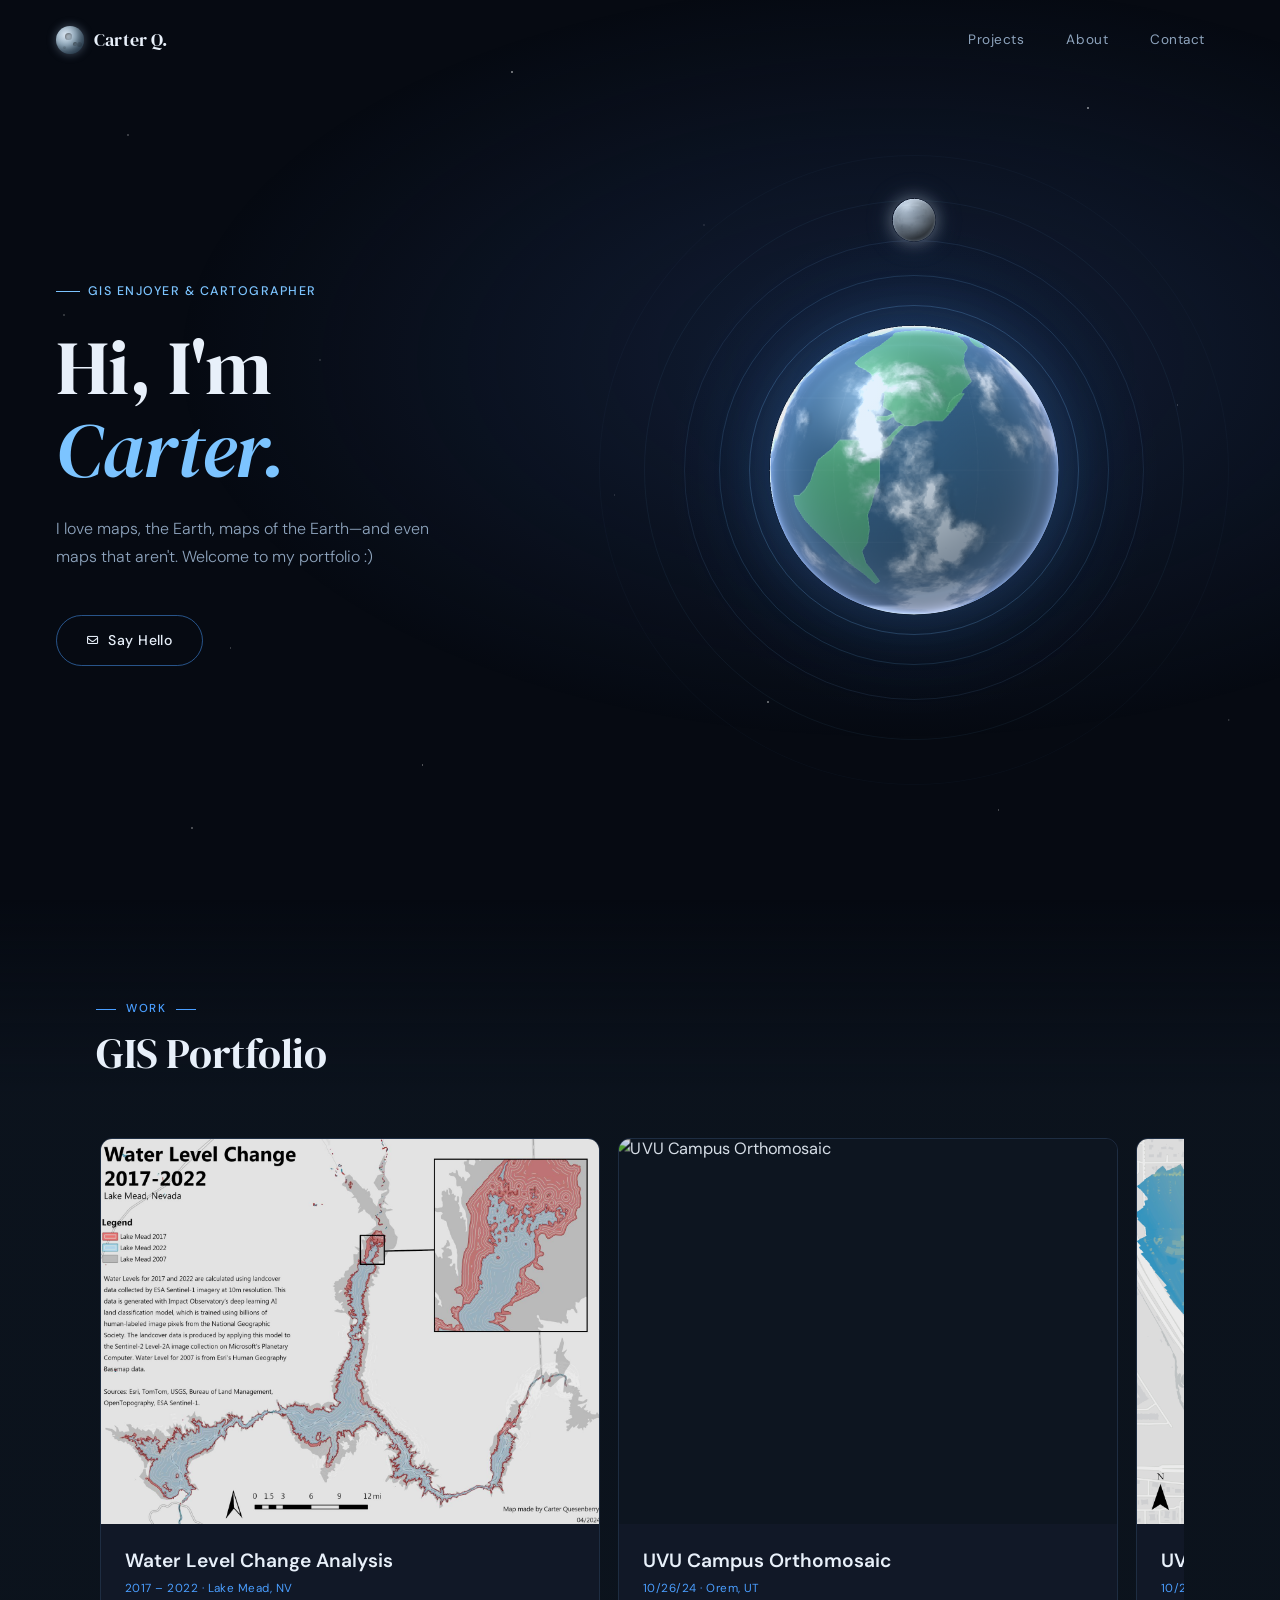
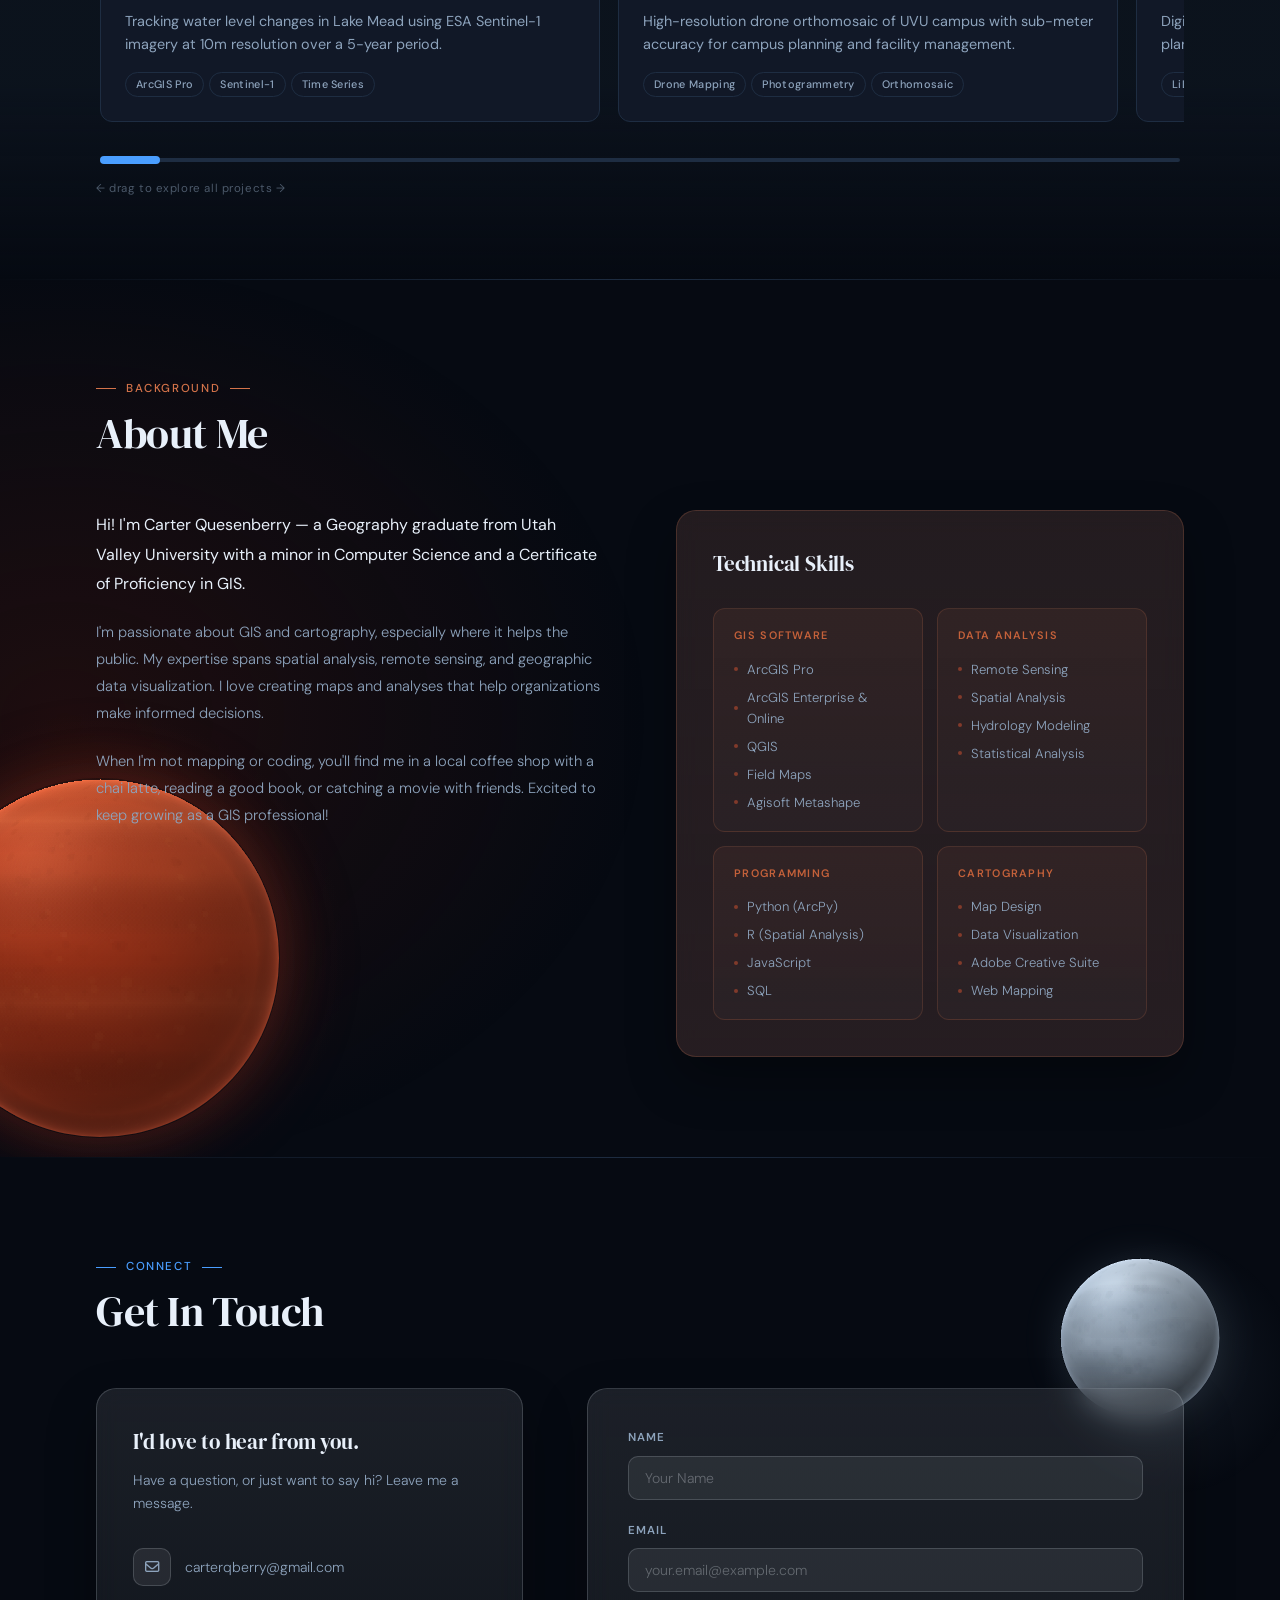
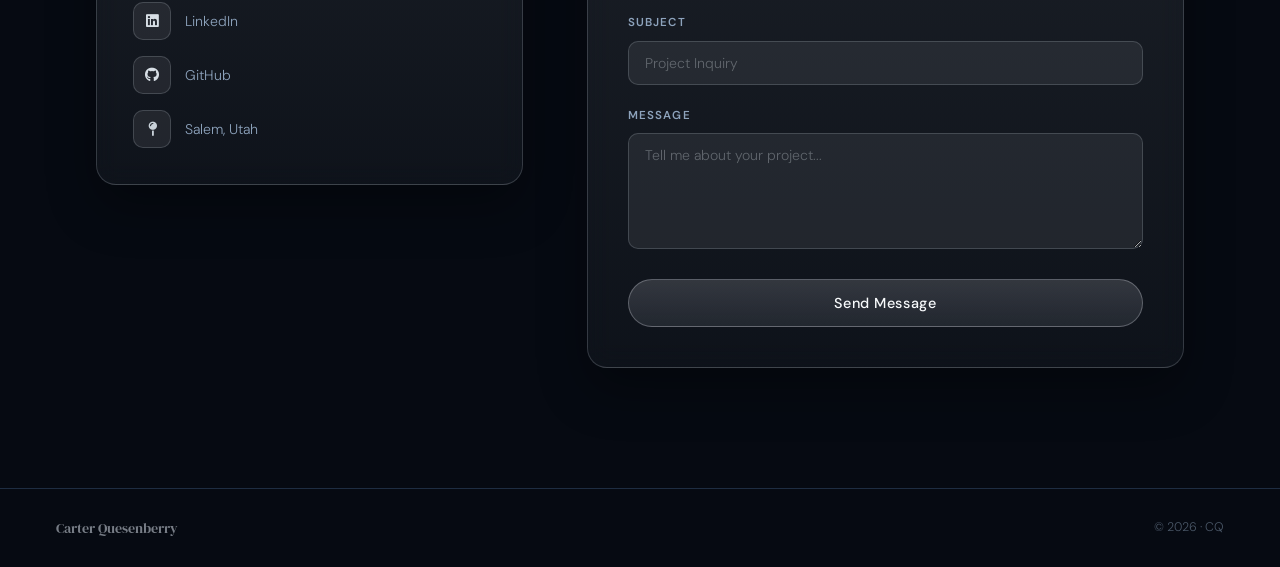
==== index.html @ a71a8b89 "Fixed slider and edited some descriptions" ====
<!DOCTYPE html>
<html lang="en">
<head>
    <meta charset="UTF-8">
    <meta name="viewport" content="width=device-width, initial-scale=1.0">
    <title>carterqberry.com</title>
    <link rel="icon" type="png" href="images/earth_favicon3.png">
    <link rel="preconnect" href="https://fonts.googleapis.com">
    <link rel="preconnect" href="https://fonts.gstatic.com" crossorigin>
    <link href="https://fonts.googleapis.com/css2?family=DM+Sans:ital,wght@0,300;0,400;0,500;0,600;1,300&family=DM+Serif+Display:ital@0;1&display=swap" rel="stylesheet">
    <link rel="stylesheet" href="https://cdnjs.cloudflare.com/ajax/libs/font-awesome/6.5.2/css/all.min.css" crossorigin="anonymous">
    <link rel="stylesheet" href="styles.css">
    <script defer src="script.js"></script>
</head>

<body>

    <div class="starfield" aria-hidden="true"></div>

    <header class="header" id="siteHeader">
        <a href="#" class="logo">
            <div class="logo-planet"></div>
            Carter Q.
        </a>
        <nav class="nav">
            <a href="#portfolio">Projects</a>
            <a href="#about">About</a>
            <a href="#contact">Contact</a>
        </nav>
    </header>

    <!-- HERO -->
    <section class="hero">
        <div class="hero-content">
            <div class="hero-text">
                <div class="hero-eyebrow">
                    GIS Enjoyer &amp; Cartographer
                </div>
                <h1>Hi, I'm<br><em>Carter.</em></h1>
                <p class="hero-tagline">I love maps, the Earth, maps of the Earth—and even maps that aren't. Welcome to my portfolio :)</p>
                <a href="#contact" class="hero-cta">
                    <i class="fa-regular fa-envelope" style="font-size:0.8em"></i> Say Hello
                </a>
            </div>

            <div class="hero-planet-wrap">
                <div class="planet-glow"></div>

                <!-- Concentric circle outlines (replacing ring system) -->
                <div class="planet-circles">
                    <div class="planet-circle"></div>
                    <div class="planet-circle"></div>
                    <div class="planet-circle"></div>
                    <div class="planet-circle"></div>
                    <div class="planet-circle"></div>
                </div>

                <!-- Orbiting 3D moon -->
                <div class="moon-orbit">
                    <div class="moon">
                        <canvas id="moonCanvas" width="88" height="88"></canvas>
                    </div>
                </div>

                <!-- Planet -->
                <div class="planet-body">
                    <canvas id="globeCanvas" width="580" height="580"></canvas>
                </div>

            </div>
        </div>
    </section>

    <!-- PORTFOLIO -->
    <section id="portfolio" class="portfolio-section">
        <div class="container">
            <div class="section-header reveal">
                <p class="section-eyebrow">Work</p>
                <h2 class="section-title">GIS Portfolio</h2>
            </div>

            <div class="portfolio-wrapper">
                <div class="portfolio-row" id="portfolioRow">

                    <div class="portfolio-item">
                        <div class="map-preview">
                            <img src="images/portfolio/CarterQLakeMeadDifferences.jpg" alt="Water Level Change Analysis">
                        </div>
                        <div class="portfolio-content">
                            <h3 class="portfolio-title">Water Level Change Analysis</h3>
                            <p class="portfolio-date">2017 – 2022 · Lake Mead, NV</p>
                            <p class="portfolio-description">Tracking water level changes in Lake Mead using ESA Sentinel-1 imagery at 10m resolution over a 5-year period.</p>
                            <div class="portfolio-tech"><span class="tech-tag">ArcGIS Pro</span><span class="tech-tag">Sentinel-1</span><span class="tech-tag">Time Series</span></div>
                        </div>
                    </div>

                    <div class="portfolio-item">
                        <div class="map-preview">
                            <img src="images/portfolio/Carter Q UVU Campus Orthomosaic.jpg" alt="UVU Campus Orthomosaic">
                        </div>
                        <div class="portfolio-content">
                            <h3 class="portfolio-title">UVU Campus Orthomosaic</h3>
                            <p class="portfolio-date">10/26/24 · Orem, UT</p>
                            <p class="portfolio-description">High-resolution drone orthomosaic of UVU campus with sub-meter accuracy for campus planning and facility management.</p>
                            <div class="portfolio-tech"><span class="tech-tag">Drone Mapping</span><span class="tech-tag">Photogrammetry</span><span class="tech-tag">Orthomosaic</span></div>
                        </div>
                    </div>

                    <div class="portfolio-item">
                        <div class="map-preview">
                            <img src="images/portfolio/Carter Q UVU Campus DEM.jpg" alt="UVU Campus DEM">
                        </div>
                        <div class="portfolio-content">
                            <h3 class="portfolio-title">UVU Campus DEM</h3>
                            <p class="portfolio-date">10/26/24 · Orem, UT</p>
                            <p class="portfolio-description">Digital Elevation Model of UVU campus for drainage analysis, site planning, and environmental studies.</p>
                            <div class="portfolio-tech"><span class="tech-tag">LiDAR</span><span class="tech-tag">DEM Generation</span><span class="tech-tag">3D Modeling</span></div>
                        </div>
                    </div>

                    <div class="portfolio-item">
                        <div class="map-preview">
                            <img src="images/portfolio/CarterQ_Greenspace_SaratogaSprings.jpg" alt="Greenspace in Saratoga Springs">
                        </div>
                        <div class="portfolio-content">
                            <h3 class="portfolio-title">Greenspace in Saratoga Springs</h3>
                            <p class="portfolio-date">Urban Planning Study · Utah</p>
                            <p class="portfolio-description">Analyzing green space distribution, park accessibility, and their relationship to community development.</p>
                            <div class="portfolio-tech"><span class="tech-tag">NDVI</span><span class="tech-tag">Urban Planning</span><span class="tech-tag">Land Use</span></div>
                        </div>
                    </div>

                    <div class="portfolio-item">
                        <div class="map-preview">
                            <img src="images/portfolio/CarterQ_CloudMask_Java_Island.jpg" alt="Cloud Mask over Indonesia">
                        </div>
                        <div class="portfolio-content">
                            <h3 class="portfolio-title">Cloud Mask over Indonesia</h3>
                            <p class="portfolio-date">Remote Sensing · Java Island</p>
                            <p class="portfolio-description">Automated cloud detection algorithms to improve remote sensing analysis in tropical regions.</p>
                            <div class="portfolio-tech"><span class="tech-tag">Cloud Detection</span><span class="tech-tag">Python</span><span class="tech-tag">Landsat</span></div>
                        </div>
                    </div>

                    <div class="portfolio-item">
                        <div class="map-preview">
                            <img src="images/portfolio/CarterQ_NDVI_Comparison.jpg" alt="NDVI Comparison">
                        </div>
                        <div class="portfolio-content">
                            <h3 class="portfolio-title">Cloud Mask NDVI Comparison</h3>
                            <p class="portfolio-date">Comparative Analysis</p>
                            <p class="portfolio-description">Comparing cloud masking techniques on NDVI calculations for vegetation monitoring and environmental assessment.</p>
                            <div class="portfolio-tech"><span class="tech-tag">NDVI</span><span class="tech-tag">Comparative Analysis</span><span class="tech-tag">Vegetation</span></div>
                        </div>
                    </div>

                    <div class="portfolio-item">
                        <div class="map-preview">
                            <img src="images/portfolio/CarterQ_DSM_Orthomosaic_Comparison.jpg" alt="Orthomosaic Comparison">
                        </div>
                        <div class="portfolio-content">
                            <h3 class="portfolio-title">Orthomosaic Comparison</h3>
                            <p class="portfolio-date">Photogrammetry Study</p>
                            <p class="portfolio-description">Evaluating DSM and orthomosaic processing workflows and their impact on final product quality.</p>
                            <div class="portfolio-tech"><span class="tech-tag">Photogrammetry</span><span class="tech-tag">DSM Generation</span><span class="tech-tag">Quality Control</span></div>
                        </div>
                    </div>

                    <div class="portfolio-item">
                        <div class="map-preview">
                            <img src="images/portfolio/CarterQ_UnsupervisedClassificationComparison.jpg" alt="Unsupervised Classifications">
                        </div>
                        <div class="portfolio-content">
                            <h3 class="portfolio-title">Unsupervised Classifications</h3>
                            <p class="portfolio-date">Machine Learning Project</p>
                            <p class="portfolio-description">Comparing K-means, ISODATA, and clustering techniques for land cover mapping across landscape types.</p>
                            <div class="portfolio-tech"><span class="tech-tag">K-means</span><span class="tech-tag">ISODATA</span><span class="tech-tag">Land Cover</span></div>
                        </div>
                    </div>

                    <div class="portfolio-item">
                        <div class="map-preview">
                            <img src="images/portfolio/Carter Q UVU Unsupervised Landcover Fixed.jpg" alt="Unsupervised UVU Classification">
                        </div>
                        <div class="portfolio-content">
                            <h3 class="portfolio-title">Unsupervised UVU Classification</h3>
                            <p class="portfolio-date">Land Cover Analysis · UVU</p>
                            <p class="portfolio-description">Identifying buildings, vegetation, pavement, and natural areas on UVU campus via classification.</p>
                            <div class="portfolio-tech"><span class="tech-tag">Classification</span><span class="tech-tag">Campus Mapping</span><span class="tech-tag">Spectral</span></div>
                        </div>
                    </div>

                    <div class="portfolio-item">
                        <div class="map-preview">
                            <img src="images/portfolio/OremNDVI2022Map.jpg" alt="Orem City NDVI">
                        </div>
                        <div class="portfolio-content">
                            <h3 class="portfolio-title">Orem City NDVI</h3>
                            <p class="portfolio-date">2022 · Orem, UT</p>
                            <p class="portfolio-description">NDVI analysis of Orem City providing insights into urban vegetation health and distribution patterns.</p>
                            <div class="portfolio-tech"><span class="tech-tag">NDVI</span><span class="tech-tag">Vegetation Health</span><span class="tech-tag">Landsat</span></div>
                        </div>
                    </div>

                    <div class="portfolio-item">
                        <div class="map-preview">
                            <img src="images/portfolio/OremNDVIDifferencesMap.jpg" alt="Orem NDVI Changes">
                        </div>
                        <div class="portfolio-content">
                            <h3 class="portfolio-title">Orem City NDVI Changes Over Time</h3>
                            <p class="portfolio-date">Multi-Temporal Study</p>
                            <p class="portfolio-description">Time series vegetation analysis identifying areas of gain and loss to support environmental monitoring.</p>
                            <div class="portfolio-tech"><span class="tech-tag">Time Series</span><span class="tech-tag">Change Detection</span><span class="tech-tag">Urban Growth</span></div>
                        </div>
                    </div>

                    <div class="portfolio-item">
                        <div class="map-preview">
                            <img src="images/portfolio/Carter Q DEM Difference Comparison.jpg" alt="UVU DEM Comparison">
                        </div>
                        <div class="portfolio-content">
                            <h3 class="portfolio-title">UVU DEM Comparison</h3>
                            <p class="portfolio-date">Elevation Analysis · UVU</p>
                            <p class="portfolio-description">Multi-temporal DEM comparison identifying construction, erosion, and landscape modification.</p>
                            <div class="portfolio-tech"><span class="tech-tag">DEM Analysis</span><span class="tech-tag">LiDAR</span><span class="tech-tag">Temporal</span></div>
                        </div>
                    </div>

                    <div class="portfolio-item">
                        <div class="map-preview">
                            <img src="images/portfolio/HoustonBestBusinessLocations.png" alt="Houston Business Locations">
                        </div>
                        <div class="portfolio-content">
                            <h3 class="portfolio-title">Best Business Locations, Houston</h3>
                            <p class="portfolio-date">Business Intelligence · TX</p>
                            <p class="portfolio-description">Site suitability integrating demographics, transportation, and economic data for commercial development.</p>
                            <div class="portfolio-tech"><span class="tech-tag">Site Suitability</span><span class="tech-tag">Demographics</span><span class="tech-tag">Multi-Criteria</span></div>
                        </div>
                    </div>

                    <div class="portfolio-item">
                        <div class="map-preview">
                            <img src="images/portfolio/CarterQShadedRelief.jpg" alt="San Rafael Swell">
                        </div>
                        <div class="portfolio-content">
                            <h3 class="portfolio-title">San Rafael Swell Shaded Relief</h3>
                            <p class="portfolio-date">Cartographic Design · Utah</p>
                            <p class="portfolio-description">High-quality shaded relief map showcasing advanced terrain visualization of this dramatic Utah landscape.</p>
                            <div class="portfolio-tech"><span class="tech-tag">Cartographic Design</span><span class="tech-tag">Hillshade</span><span class="tech-tag">Map Design</span></div>
                        </div>
                    </div>

                    <div class="portfolio-item">
                        <div class="map-preview">
                            <img src="images/portfolio/CarterQuesenberrySlopeHillShade.jpg" alt="Slope and Hillshade">
                        </div>
                        <div class="portfolio-content">
                            <h3 class="portfolio-title">Slope and Hillshade Comparison</h3>
                            <p class="portfolio-date">Terrain Analysis</p>
                            <p class="portfolio-description">Comparing slope calculations and hillshade visualizations for terrain and topographic analysis.</p>
                            <div class="portfolio-tech"><span class="tech-tag">Slope</span><span class="tech-tag">Hillshade</span><span class="tech-tag">Topographic Modeling</span></div>
                        </div>
                    </div>

                    <div class="portfolio-item">
                        <div class="map-preview">
                            <img src="images/portfolio/CarterQuesenberryWifiDownloadSpeeds.jpg" alt="Utah Wifi Speeds">
                        </div>
                        <div class="portfolio-content">
                            <h3 class="portfolio-title">Download Speeds &amp; Wifi Status, Utah</h3>
                            <p class="portfolio-date">Connectivity Analysis · Utah</p>
                            <p class="portfolio-description">Mapping broadband coverage to support digital equity initiatives and infrastructure planning statewide.</p>
                            <div class="portfolio-tech"><span class="tech-tag">Digital Equity</span><span class="tech-tag">Infrastructure</span><span class="tech-tag">Broadband</span></div>
                        </div>
                    </div>

                    <div class="portfolio-item">
                        <div class="map-preview">
                            <img src="images/portfolio/LA_Population_Map.jpg" alt="Los Angeles Population">
                        </div>
                        <div class="portfolio-content">
                            <h3 class="portfolio-title">Los Angeles Population Map</h3>
                            <p class="portfolio-date">Demographic Mapping · LA County</p>
                            <p class="portfolio-description">Population density mapping using US Census data to visualize urban demographics across LA County.</p>
                            <div class="portfolio-tech"><span class="tech-tag">Census Data</span><span class="tech-tag">Statistical Mapping</span><span class="tech-tag">Demographics</span></div>
                        </div>
                    </div>

                    <div class="portfolio-item">
                        <div class="map-preview">
                            <img src="images/portfolio/CarterQuesenberrySalemChanges.jpg" alt="Changes in Salem Utah">
                        </div>
                        <div class="portfolio-content">
                            <h3 class="portfolio-title">Changes in Salem, Utah</h3>
                            <p class="portfolio-date">Urban Development · Salem, UT</p>
                            <p class="portfolio-description">Multi-temporal analysis documenting land use changes and growth patterns in this growing community.</p>
                            <div class="portfolio-tech"><span class="tech-tag">Change Detection</span><span class="tech-tag">Historical Analysis</span><span class="tech-tag">Growth Patterns</span></div>
                        </div>
                    </div>

                </div>

                <div class="portfolio-scrollbar" aria-hidden="true">
                    <div class="ps-track">
                        <div class="ps-thumb" id="psThumb"></div>
                    </div>
                </div>
                <div class="drag-hint">← drag to explore all projects →</div>
            </div>
        </div>
    </section>

    <div class="section-divider"></div>

    <!-- ABOUT -->
    <section id="about" class="about-section">
        <!-- Red planet decoration -->
        <div class="about-planet-wrap" aria-hidden="true">
            <div class="about-planet-glow"></div>
            <div class="about-planet-body">
                <canvas id="redPlanetCanvas" width="360" height="360"></canvas>
            </div>
        </div>
        <div class="container">
            <div class="section-header reveal">
                <p class="section-eyebrow">Background</p>
                <h2 class="section-title">About Me</h2>
            </div>
            <div class="about-content">
                <div class="about-text reveal">
                    <p>Hi! I'm Carter Quesenberry — a Geography graduate from Utah Valley University with a minor in Computer Science and a Certificate of Proficiency in GIS.</p>
                    <p>I'm passionate about GIS and cartography, especially where it helps the public. My expertise spans spatial analysis, remote sensing, and geographic data visualization. I love creating maps and analyses that help organizations make informed decisions.</p>
                    <p>When I'm not mapping or coding, you'll find me in a local coffee shop with a chai latte, reading a good book, or catching a movie with friends. Excited to keep growing as a GIS professional!</p>
                </div>
                <div class="skills-box reveal">
                    <h3>Technical Skills</h3>
                    <div class="skills-grid">
                        <div class="skill-category">
                            <h4>GIS Software</h4>
                            <ul class="skill-list">
                                <li>ArcGIS Pro</li><li>ArcGIS Enterprise &amp; Online</li><li>QGIS</li><li>Field Maps</li><li>Agisoft Metashape</li>
                            </ul>
                        </div>
                        <div class="skill-category">
                            <h4>Data Analysis</h4>
                            <ul class="skill-list">
                                <li>Remote Sensing</li><li>Spatial Analysis</li><li>Hydrology Modeling</li><li>Statistical Analysis</li>
                            </ul>
                        </div>
                        <div class="skill-category">
                            <h4>Programming</h4>
                            <ul class="skill-list">
                                <li>Python (ArcPy)</li><li>R (Spatial Analysis)</li><li>JavaScript</li><li>SQL</li>
                            </ul>
                        </div>
                        <div class="skill-category">
                            <h4>Cartography</h4>
                            <ul class="skill-list">
                                <li>Map Design</li><li>Data Visualization</li><li>Adobe Creative Suite</li><li>Web Mapping</li>
                            </ul>
                        </div>
                    </div>
                </div>
            </div>
        </div>
    </section>

    <div class="section-divider"></div>

    <!-- CONTACT -->
    <section id="contact" class="contact-section">
        <!-- Moon decoration -->
        <div class="contact-moon-wrap" aria-hidden="true">
            <div class="contact-moon-glow"></div>
            <canvas id="contactMoonCanvas" width="320" height="320" style="width:160px;height:160px;border-radius:50%;display:block;box-shadow:0 0 40px rgba(180,210,240,0.12);"></canvas>
        </div>
        <div class="container">
            <div class="section-header reveal">
                <p class="section-eyebrow">Connect</p>
                <h2 class="section-title">Get In Touch</h2>
            </div>
            <div class="contact-content">
                <div class="contact-info-box reveal">
                    <h3>I'd love to hear from you.</h3>
                    <p>Have a question, or just want to say hi? Leave me a message.</p>
                    <div class="contact-links">
                        <div class="contact-item">
                            <a href="#" id="emailLink" class="icon-btn">
                                <i class="fa-regular fa-envelope"></i>
                            </a>
                            <a href="#" id="emailText"></a>
                        </div>
                        <div class="contact-item">
                            <a href="https://www.linkedin.com/in/carter-quesenberry-358595217/" target="_blank" class="icon-btn"><i class="fa-brands fa-linkedin"></i></a>
                            LinkedIn
                        </div>
                        <div class="contact-item">
                            <a href="https://github.com/carterqberry" target="_blank" class="icon-btn"><i class="fa-brands fa-github"></i></a>
                            GitHub
                        </div>
                        <div class="contact-item">
                            <span class="icon-static"><i class="fa-solid fa-map-pin"></i></span>
                            Salem, Utah
                        </div>
                    </div>
                </div>

                <form class="contact-form reveal" action="https://formspree.io/f/mzzjkkqb" method="POST">
                    <div class="form-group">
                        <label for="name">Name</label>
                        <input type="text" id="name" name="name" placeholder="Your Name" required>
                    </div>
                    <div class="form-group">
                        <label for="email">Email</label>
                        <input type="email" id="email" name="email" placeholder="your.email@example.com" required>
                    </div>
                    <div class="form-group">
                        <label for="subject">Subject</label>
                        <input type="text" id="subject" name="subject" placeholder="Project Inquiry" required>
                    </div>
                    <div class="form-group">
                        <label for="message">Message</label>
                        <textarea id="message" name="message" rows="5" placeholder="Tell me about your project..." required></textarea>
                    </div>
                    <button type="submit" class="submit-btn">Send Message</button>
                </form>
            </div>
        </div>
    </section>

    <footer>
        <span class="footer-logo">Carter Quesenberry</span>
        <span>© 2026 · CQ</span>
    </footer>

</body>
</html>
---- styles.css ----
:root {
    --void:      #060a12;
    --deep:      #0d1520;
    --panel:     #111827;
    --rim:       #1e2d42;
    --mist:      #8da3bc;
    --star:      #e8f0fa;
    --accent:    #4a9eff;
    --accent2:   #7cc4ff;
    --glow:      rgba(74,158,255,0.18);
    --planet1:   #3d7abf;
    --planet2:   #5ba3d9;
    --ring:      rgba(124,196,255,0.25);
    --sans: 'DM Sans', sans-serif;
    --serif: 'DM Serif Display', serif;
    --ease: cubic-bezier(0.16, 1, 0.3, 1);
}

*, *::before, *::after { box-sizing: border-box; margin: 0; padding: 0; }
html { scroll-behavior: smooth; }

body {
    background: var(--void);
    color: var(--star);
    font-family: var(--sans);
    line-height: 1.6;
    overflow-x: hidden;
}

/* ── STARS ── */
.starfield {
    position: fixed; inset: 0; z-index: 0; pointer-events: none;
    background:
        radial-gradient(1px 1px at 10% 15%, rgba(255,255,255,0.7) 0%, transparent 100%),
        radial-gradient(1px 1px at 25% 40%, rgba(255,255,255,0.5) 0%, transparent 100%),
        radial-gradient(1.5px 1.5px at 40% 8%,  rgba(255,255,255,0.8) 0%, transparent 100%),
        radial-gradient(1px 1px at 55% 25%, rgba(255,255,255,0.4) 0%, transparent 100%),
        radial-gradient(1px 1px at 70% 60%, rgba(255,255,255,0.6) 0%, transparent 100%),
        radial-gradient(1.5px 1.5px at 85% 12%, rgba(255,255,255,0.9) 0%, transparent 100%),
        radial-gradient(1px 1px at 92% 45%, rgba(255,255,255,0.5) 0%, transparent 100%),
        radial-gradient(1px 1px at 18% 72%, rgba(255,255,255,0.4) 0%, transparent 100%),
        radial-gradient(1px 1px at 33% 85%, rgba(255,255,255,0.6) 0%, transparent 100%),
        radial-gradient(1.5px 1.5px at 60% 78%, rgba(255,255,255,0.7) 0%, transparent 100%),
        radial-gradient(1px 1px at 78% 90%, rgba(255,255,255,0.5) 0%, transparent 100%),
        radial-gradient(1px 1px at 48% 55%, rgba(255,255,255,0.3) 0%, transparent 100%),
        radial-gradient(1px 1px at 5%  35%, rgba(255,255,255,0.6) 0%, transparent 100%),
        radial-gradient(1px 1px at 96% 80%, rgba(255,255,255,0.4) 0%, transparent 100%),
        radial-gradient(1.5px 1.5px at 15% 92%, rgba(255,255,255,0.5) 0%, transparent 100%);
}

/* ── NAV ── */
.header {
    position: fixed; top: 0; left: 0; right: 0; z-index: 100;
    padding: 20px 56px;
    display: flex; align-items: center; justify-content: space-between;
    border-bottom: 1px solid transparent;
    transition: all 0.4s ease;
}
.header.scrolled {
    background: rgba(6,10,18,0.85);
    backdrop-filter: blur(20px);
    border-bottom-color: var(--rim);
}

.logo {
    font-family: var(--serif);
    font-size: 1.1rem;
    color: var(--star);
    text-decoration: none;
    display: flex; align-items: center; gap: 10px;
    letter-spacing: 0.01em;
}

.logo-planet {
    width: 28px; height: 28px; border-radius: 50%;
    background: radial-gradient(circle at 35% 32%, #d8e4f0 0%, #9ab4c8 40%, #5a7a96 70%, #2a4560 100%);
    box-shadow: 0 0 10px rgba(180,210,240,0.35), inset -5px -5px 10px rgba(0,0,0,0.45), inset 3px 3px 6px rgba(255,255,255,0.08);
    position: relative; flex-shrink: 0;
    animation: orbit-logo 6s ease-in-out infinite;
    overflow: hidden;
}
/* Moon craters on logo */
.logo-planet::before {
    content: '';
    position: absolute;
    width: 7px; height: 7px; border-radius: 50%;
    background: rgba(0,0,0,0.18);
    box-shadow: inset 1px 1px 2px rgba(0,0,0,0.35),
                11px 8px 0 -1px rgba(0,0,0,0.14),
                -4px 11px 0 -2px rgba(0,0,0,0.12);
    top: 7px; left: 9px;
}
.logo-planet::after {
    content: '';
    position: absolute;
    width: 4px; height: 4px; border-radius: 50%;
    background: rgba(0,0,0,0.15);
    box-shadow: inset 1px 1px 1px rgba(0,0,0,0.25);
    top: 16px; left: 17px;
}

@keyframes orbit-logo {
    0%, 100% { transform: translateY(0); }
    50% { transform: translateY(-4px); }
}

.nav { display: flex; gap: 4px; align-items: center; }
.nav a {
    color: var(--mist);
    text-decoration: none;
    font-size: 0.85rem;
    font-weight: 400;
    letter-spacing: 0.04em;
    padding: 8px 18px;
    border-radius: 100px;
    transition: all 0.2s ease;
    border: 1px solid transparent;
}
.nav a:hover {
    color: var(--star);
    background: rgba(74,158,255,0.08);
    border-color: var(--rim);
}

/* ── HERO ── */
.hero {
    min-height: 100vh;
    display: flex; align-items: center;
    padding: 120px 56px 80px;
    position: relative; overflow: hidden;
    background: radial-gradient(ellipse 80% 60% at 70% 40%, rgba(30,50,90,0.5) 0%, transparent 70%);
}

.hero-content {
    max-width: 1200px; margin: 0 auto; width: 100%;
    display: grid; grid-template-columns: 1fr auto;
    gap: 80px; align-items: center; position: relative; z-index: 2;
}

.hero-eyebrow {
    display: inline-flex; align-items: center; gap: 8px;
    color: var(--accent2); font-size: 0.78rem;
    font-weight: 500; letter-spacing: 0.12em;
    text-transform: uppercase; margin-bottom: 24px;
}
.hero-eyebrow::before {
    content: '';
    width: 24px; height: 1px; background: var(--accent2);
}

.hero h1 {
    font-family: var(--serif);
    font-size: clamp(3rem, 6vw, 5rem);
    font-weight: 400;
    color: var(--star);
    line-height: 1.08;
    margin-bottom: 24px;
    letter-spacing: -0.01em;
}
.hero h1 em {
    font-style: italic;
    color: var(--accent2);
}

.hero-tagline {
    font-size: 1rem;
    font-weight: 300;
    color: var(--mist);
    max-width: 400px;
    margin-bottom: 44px;
    line-height: 1.75;
}

.hero-cta {
    display: inline-flex; align-items: center; gap: 10px;
    background: transparent;
    color: var(--star);
    text-decoration: none;
    padding: 13px 30px;
    border-radius: 100px;
    font-size: 0.88rem;
    font-weight: 500;
    letter-spacing: 0.03em;
    border: 1px solid rgba(74,158,255,0.5);
    transition: all 0.3s ease;
    position: relative; overflow: hidden;
}
.hero-cta::before {
    content: '';
    position: absolute; inset: 0;
    background: var(--glow);
    opacity: 0; transition: opacity 0.3s ease;
}
.hero-cta:hover { border-color: var(--accent); color: var(--accent2); }
.hero-cta:hover::before { opacity: 1; }

/* ── PLANET ILLUSTRATION ── */
.hero-planet-wrap {
    flex-shrink: 0;
    position: relative;
    display: flex; align-items: center; justify-content: center;
    width: 420px; height: 420px;
    transform: translateX(-100px);
}

/* Ambient glow behind planet */
.planet-glow {
    position: absolute; inset: -40px; border-radius: 50%;
    background: radial-gradient(circle, rgba(74,158,255,0.12) 0%, transparent 70%);
    animation: pulse-glow 4s ease-in-out infinite;
}
@keyframes pulse-glow {
    0%, 100% { transform: scale(1); opacity: 1; }
    50% { transform: scale(1.08); opacity: 0.7; }
}

/* Main planet */
.planet-body {
    width: 290px; height: 290px; border-radius: 50%;
    position: relative; z-index: 3;
    box-shadow:
        0 0 60px rgba(74,158,255,0.2),
        0 0 120px rgba(74,158,255,0.08);
    overflow: hidden;
}
#globeCanvas {
    display: block;
    width: 290px; height: 290px;
    border-radius: 50%;
}

/* ── CONCENTRIC CIRCLE OUTLINES (replacing rings) ── */
.planet-circles {
    position: absolute;
    top: 50%; left: 50%;
    transform: translate(-50%, -50%);
    pointer-events: none;
    z-index: 2;
}
.planet-circle {
    position: absolute;
    border-radius: 50%;
    border: 1px solid rgba(124,196,255,0.18);
    top: 50%; left: 50%;
    transform: translate(-50%, -50%);
    animation: circle-pulse 4s ease-in-out infinite;
}
.planet-circle:nth-child(1) {
    width: 330px; height: 330px;
    border-color: rgba(124,196,255,0.22);
    animation-delay: 0s;
}
.planet-circle:nth-child(2) {
    width: 390px; height: 390px;
    border-color: rgba(124,196,255,0.15);
    animation-delay: 0.4s;
}
.planet-circle:nth-child(3) {
    width: 460px; height: 460px;
    border-color: rgba(124,196,255,0.10);
    animation-delay: 0.8s;
}
.planet-circle:nth-child(4) {
    width: 540px; height: 540px;
    border-color: rgba(124,196,255,0.06);
    animation-delay: 1.2s;
}
.planet-circle:nth-child(5) {
    width: 630px; height: 630px;
    border-color: rgba(124,196,255,0.03);
    animation-delay: 1.6s;
}
@keyframes circle-pulse {
    0%, 100% { opacity: 1; }
    50%       { opacity: 0.55; }
}

/* Orbiting moon */
.moon-orbit {
    position: absolute; z-index: 4;
    width: 500px; height: 500px;
    top: 50%; left: 50%;
    transform: translate(-50%, -50%);
    animation: moon-spin 50s linear infinite;
}
/* The moon canvas wrapper */
.moon {
    position: absolute; top: 0; left: 50%;
    width: 44px; height: 44px;
    border-radius: 50%;
    box-shadow: 0 0 16px rgba(200,216,232,0.4), 0 0 32px rgba(180,210,240,0.15);
    transform: translateX(-50%) translateY(-50%);
    overflow: hidden;
}
#moonCanvas {
    display: block;
    width: 44px; height: 44px;
    border-radius: 50%;
}
@keyframes moon-spin { to { transform: translate(-50%, -50%) rotate(360deg); } }

/* Photo bubble */
.photo-frame {
    position: absolute; bottom: 0; right: -10px;
    width: 130px; height: 130px; border-radius: 50%; z-index: 5;
    border: 2px solid var(--rim);
    outline: 1px solid rgba(74,158,255,0.3);
    overflow: hidden;
    box-shadow: 0 8px 32px rgba(0,0,0,0.5), 0 0 0 1px var(--rim);
    background: var(--deep);
}
.photo-frame img { width: 100%; height: 100%; object-fit: cover; display: block; }

/* ── SHARED SECTION ── */
section { position: relative; z-index: 1; }
.container { max-width: 1200px; margin: 0 auto; padding: 0 56px; }

.section-eyebrow {
    font-size: 0.72rem;
    font-weight: 500;
    letter-spacing: 0.14em;
    text-transform: uppercase;
    color: var(--accent);
    margin-bottom: 12px;
    display: flex; align-items: center; gap: 10px;
}
.section-eyebrow::before { content: ''; width: 20px; height: 1px; background: var(--accent); }
.section-eyebrow::after  { content: ''; width: 20px; height: 1px; background: var(--accent); }

.section-title {
    font-family: var(--serif);
    font-size: clamp(1.8rem, 3.5vw, 2.6rem);
    font-weight: 400;
    color: var(--star);
    line-height: 1.15;
    letter-spacing: -0.01em;
}

/* ── PORTFOLIO ── */
.portfolio-section {
    padding: 100px 0 80px;
    background: linear-gradient(to bottom, transparent, rgba(13,21,32,0.8) 20%, rgba(13,21,32,0.8) 80%, transparent);
}

.section-header { margin-bottom: 52px; }

.portfolio-row {
    display: flex; gap: 18px; overflow-x: auto;
    padding: 8px 4px 20px;
    -webkit-overflow-scrolling: touch; scrollbar-width: none;
    cursor: grab; user-select: none;
}
.portfolio-row:active { cursor: grabbing; }
.portfolio-row::-webkit-scrollbar { display: none; }

.portfolio-item {
    flex: 0 0 520px;
    background: var(--panel);
    border: 1px solid var(--rim);
    border-radius: 16px; overflow: hidden;
    transition: transform 0.3s var(--ease), box-shadow 0.3s ease, border-color 0.3s ease;
}
.portfolio-item:hover {
    transform: translateY(-6px);
    box-shadow: 0 20px 60px rgba(0,0,0,0.5), 0 0 0 1px rgba(74,158,255,0.2);
    border-color: rgba(74,158,255,0.25);
}

.map-preview {
    height: 315px; overflow: hidden;
    position: relative; background: var(--deep);
}
.map-preview img {
    width: 100%; height: 100%; object-fit: cover;
    transition: transform 0.6s ease; display: block;
    filter: brightness(0.92);
}
.portfolio-item:hover .map-preview img { transform: scale(1.05); filter: brightness(1); }

.map-badge {
    position: absolute; top: 12px; right: 12px; z-index: 2;
    background: rgba(6,10,18,0.75);
    backdrop-filter: blur(8px);
    border: 1px solid rgba(74,158,255,0.3);
    border-radius: 100px; padding: 3px 11px;
    font-size: 0.68rem; font-weight: 500; letter-spacing: 0.06em;
    color: var(--accent2);
}

.portfolio-content { padding: 20px 22px 24px; }

.portfolio-title {
    font-size: 0.95rem; font-weight: 600;
    color: var(--star); margin-bottom: 4px; line-height: 1.4;
}

.portfolio-date {
    font-size: 0.73rem; font-weight: 400;
    color: var(--accent); margin-bottom: 12px; letter-spacing: 0.04em;
}

.portfolio-description {
    font-size: 0.82rem; color: var(--mist); line-height: 1.65;
    margin-bottom: 16px;
    display: -webkit-box; -webkit-line-clamp: 3;
    -webkit-box-orient: vertical; overflow: hidden;
}

.portfolio-tech { display: flex; flex-wrap: wrap; gap: 5px; }

.tech-tag {
    font-size: 0.68rem; font-weight: 500; letter-spacing: 0.03em;
    padding: 3px 10px; border-radius: 100px;
    background: transparent; color: var(--mist);
    border: 1px solid var(--rim);
    transition: all 0.2s ease;
}
.tech-tag:hover { border-color: var(--accent); color: var(--accent2); background: var(--glow); }

/* ── DESKTOP CARD STYLE ── */
@media (min-width: 768px) {
    .portfolio-item {
        flex: 0 0 auto;
        width: 500px;
        border-radius: 12px;
        overflow: hidden;
    }

    .map-preview {
        height: 385px;
        display: flex;
        align-items: center;
        justify-content: center;
    }

    .map-preview img {
        width: 100%;
        height: 100%;
        object-fit: cover;
        transform: scale(1.02);
        transition: transform 0.4s ease;
    }

    .portfolio-item:hover .map-preview img {
        transform: scale(1);
    }

    .portfolio-content {
        padding: 1.5rem;
    }

    .portfolio-title {
        font-size: 1.2rem;
    }

    .portfolio-description {
        font-size: 0.9rem;
        line-height: 1.6;
    }
}

.portfolio-scrollbar { margin-top: 16px; padding: 0 4px; }
.ps-track {
    height: 4px; background: var(--rim); position: relative;
    border-radius: 100px; cursor: pointer;
}
.ps-thumb {
    position: absolute; top: -2px; left: 0;
    height: 8px; width: 60px; border-radius: 100px;
    background: var(--accent); cursor: grab;
    transition: background 0.2s, width 0.2s;
    user-select: none;
}
.ps-thumb:hover { background: var(--accent2); }
.ps-thumb:active { cursor: grabbing; }

.drag-hint {
    display: flex; align-items: center; gap: 8px;
    margin-top: 18px; font-size: 0.72rem;
    color: rgba(141,163,188,0.5); letter-spacing: 0.05em;
}

/* ── ABOUT ── */
.about-section {
    padding: 100px 0;
    position: relative;
    overflow: hidden;
    background: radial-gradient(ellipse 70% 80% at 5% 50%, rgba(60,18,12,0.45) 0%, transparent 65%);
}

/* Red planet floating left */
.about-planet-wrap {
    position: absolute;
    left: -120px; top: calc(50% + 240px);
    transform: translateY(-50%);
    width: 440px; height: 440px;
    display: flex; align-items: center; justify-content: center;
    pointer-events: none; z-index: 0;
}
.about-planet-glow {
    position: absolute; inset: -30px; border-radius: 50%;
    background: radial-gradient(circle, rgba(200,70,40,0.18) 0%, transparent 70%);
    animation: pulse-glow 5s ease-in-out infinite 1s;
}
.about-planet-body {
    width: 360px; height: 360px; border-radius: 50%;
    box-shadow:
        0 0 50px rgba(200,60,30,0.25),
        0 0 100px rgba(200,60,30,0.1);
    overflow: hidden;
    position: relative;
}
#redPlanetCanvas {
    display: block;
    width: 360px; height: 360px;
    border-radius: 50%;
}

/* Red-tinted skill dots & accents */
.about-section .section-eyebrow { color: #d4734a; }
.about-section .section-eyebrow::before { background: #d4734a; }
.about-section .section-eyebrow::after  { background: #d4734a; }
.about-section .skill-category h4 { color: #c4613a; }
.about-section .skill-category:hover { border-color: rgba(200,80,50,0.35); }
.about-section .skill-list li::before { background: rgba(200,80,50,0.55); }
.about-section .tech-tag:hover { border-color: #c4613a; color: #e8886a; background: rgba(200,80,50,0.12); }

.about-content {
    display: grid; grid-template-columns: 1fr 1fr;
    gap: 72px; align-items: start; margin-top: 52px;
    position: relative; z-index: 1;
}

.about-text p {
    font-size: 0.92rem;
    font-weight: 300;
    color: var(--mist);
    line-height: 1.85; margin-bottom: 20px;
}
.about-text p:first-child {
    font-size: 1rem; color: var(--star); font-weight: 400;
}

.skills-box {
    background: linear-gradient(180deg, rgba(103,70,64,0.3) 0%, rgba(41,31,35,0.92) 100%);
    border: 1px solid rgba(197,115,82,0.24);
    border-radius: 20px; padding: 36px;
    box-shadow: 0 22px 50px rgba(0,0,0,0.32);
    backdrop-filter: blur(12px);
}
.skills-box h3 {
    font-family: var(--serif);
    font-size: 1.3rem; font-weight: 400;
    color: var(--star); margin-bottom: 28px;
    letter-spacing: -0.01em;
}

.skills-grid { display: grid; grid-template-columns: 1fr 1fr; gap: 14px; }

.skill-category {
    background: linear-gradient(180deg, rgba(205,117,86,0.08) 0%, rgba(255,255,255,0.02) 100%);
    border: 1px solid rgba(171,96,68,0.24);
    border-radius: 12px; padding: 18px 20px;
    transition: border-color 0.2s ease, background 0.2s ease, transform 0.2s ease;
}
.skill-category:hover {
    border-color: rgba(215,131,97,0.38);
    background: linear-gradient(180deg, rgba(205,117,86,0.14) 0%, rgba(255,255,255,0.03) 100%);
    transform: translateY(-2px);
}

.skill-category h4 {
    font-size: 0.68rem; font-weight: 600;
    text-transform: uppercase; letter-spacing: 0.12em;
    color: var(--accent); margin-bottom: 14px;
}

.skill-list { list-style: none; display: flex; flex-direction: column; gap: 7px; }
.skill-list li {
    font-size: 0.82rem; font-weight: 300;
    color: var(--mist); display: flex; align-items: center; gap: 9px;
}
.skill-list li::before {
    content: '';
    width: 4px; height: 4px; border-radius: 50%;
    background: rgba(74,158,255,0.5); flex-shrink: 0;
}

/* ── CONTACT ── */
.contact-section {
    padding: 100px 0 120px;
    position: relative; overflow: hidden;
}

/* Decorative moon — contact section top-right */
.contact-moon-wrap {
    position: absolute;
    right: 0; top: 100px;
    width: 220px; height: 220px;
    pointer-events: none; z-index: 0;
}
.contact-moon-body {
    width: 160px; height: 160px; border-radius: 50%;
    overflow: hidden;
    position: relative;
}
.contact-moon-glow {
    position: absolute; inset: -20px; border-radius: 50%;
    background: radial-gradient(circle, rgba(180,210,240,0.08) 0%, transparent 70%);
    animation: pulse-glow 6s ease-in-out infinite 2s;
}

.contact-section .contact-content {
    position: relative; z-index: 1;
}

.contact-content {
    display: grid; grid-template-columns: 1fr 1.4fr;
    gap: 64px; align-items: start; margin-top: 52px;
}

.contact-info-box {
    background: linear-gradient(180deg, rgba(214,219,225,0.1) 0%, rgba(120,128,138,0.08) 100%);
    border: 1px solid rgba(190,198,208,0.22);
    border-radius: 20px; padding: 36px;
    box-shadow: 0 22px 50px rgba(0,0,0,0.32);
    backdrop-filter: blur(12px);
}
.contact-info-box h3 {
    font-family: var(--serif);
    font-size: 1.3rem; font-weight: 400;
    color: var(--star); margin-bottom: 10px;
    letter-spacing: -0.01em;
}
.contact-info-box > p {
    font-size: 0.88rem; font-weight: 300;
    color: var(--mist); line-height: 1.7; margin-bottom: 32px;
}

.contact-links { display: flex; flex-direction: column; gap: 16px; }

.contact-item {
    display: flex; align-items: center; gap: 14px;
    font-size: 0.88rem; font-weight: 300; color: var(--mist);
}

.contact-item a.icon-btn {
    display: flex; align-items: center; justify-content: center;
    width: 38px; height: 38px; border-radius: 10px;
    background: rgba(232,237,242,0.08);
    border: 1px solid rgba(186,194,203,0.22);
    color: #d7dee5; text-decoration: none; font-size: 0.9rem;
    flex-shrink: 0;
    transition: all 0.2s ease;
}
.contact-item a.icon-btn:hover {
    border-color: rgba(224,229,234,0.34);
    color: #f3f6f8;
    background: rgba(255,255,255,0.08);
}
.contact-item .icon-static {
    display: flex; align-items: center; justify-content: center;
    width: 38px; height: 38px; border-radius: 10px;
    background: rgba(232,237,242,0.08);
    border: 1px solid rgba(186,194,203,0.22);
    color: #c8d0d8; font-size: 0.9rem; flex-shrink: 0;
}

.contact-form {
    background: linear-gradient(180deg, rgba(224,228,233,0.1) 0%, rgba(112,120,129,0.08) 100%);
    border: 1px solid rgba(190,198,208,0.22);
    border-radius: 20px; padding: 40px;
    box-shadow: 0 22px 50px rgba(0,0,0,0.32);
    backdrop-filter: blur(12px);
}

.form-group { margin-bottom: 22px; }
.form-group label {
    display: block;
    font-size: 0.72rem; font-weight: 600;
    text-transform: uppercase; letter-spacing: 0.1em;
    color: var(--mist); margin-bottom: 8px;
}
.form-group input, .form-group textarea {
    width: 100%;
    background: rgba(228,233,239,0.08);
    border: 1px solid rgba(186,194,203,0.22);
    border-radius: 10px; padding: 12px 16px;
    color: #f3f6f8;
    font-family: var(--sans); font-size: 0.88rem;
    font-weight: 300; outline: none; resize: vertical;
    transition: border-color 0.2s ease, box-shadow 0.2s ease, background 0.2s ease;
}
.form-group input::placeholder, .form-group textarea::placeholder { color: rgba(214,220,226,0.34); }
.form-group input:focus, .form-group textarea:focus {
    background: rgba(236,240,244,0.12);
    border-color: rgba(224,229,234,0.4);
    box-shadow: 0 0 0 3px rgba(240,243,247,0.08);
}

.submit-btn {
    width: 100%; padding: 14px;
    background: linear-gradient(180deg, rgba(238,241,245,0.16) 0%, rgba(179,187,196,0.12) 100%);
    color: #f8fafc;
    border: 1px solid rgba(217,223,230,0.3);
    border-radius: 100px;
    font-family: var(--sans); font-size: 0.9rem;
    font-weight: 500; letter-spacing: 0.04em;
    cursor: pointer;
    transition: all 0.3s ease;
}
.submit-btn:hover {
    background: linear-gradient(180deg, rgba(244,247,250,0.24) 0%, rgba(191,198,206,0.18) 100%);
    border-color: rgba(235,239,243,0.42);
    color: #ffffff;
    box-shadow: 0 0 24px rgba(227,232,238,0.1);
}

/* ── DIVIDER ── */
.section-divider {
    width: 100%; height: 1px;
    background: linear-gradient(to right, transparent, var(--rim), transparent);
    margin: 0 auto;
}

/* ── FOOTER ── */
footer {
    border-top: 1px solid var(--rim);
    padding: 28px 56px;
    display: flex; align-items: center; justify-content: space-between;
    font-size: 0.78rem; font-weight: 300;
    color: rgba(141,163,188,0.5);
}
footer .footer-logo {
    font-family: var(--serif);
    color: rgba(232,240,250,0.5);
    font-size: 0.88rem;
}

/* ── REVEAL ── */
.reveal {
    opacity: 0; transform: translateY(24px);
    transition: opacity 0.7s ease, transform 0.7s var(--ease);
}
.reveal.visible { opacity: 1; transform: none; }

/* ── MOBILE ── */
@media (max-width: 768px) {
    .header { padding: 14px 24px; }
    .nav a { padding: 6px 12px; font-size: 0.8rem; }
    .hero { padding: 100px 24px 60px; }
    .hero-content { grid-template-columns: 1fr; gap: 48px; }
    .hero-planet-wrap {
        order: -1;
        width: 300px;
        height: 300px;
        margin: 0 auto;
        transform: none;
    }
    .planet-body,
    #globeCanvas {
        width: 220px;
        height: 220px;
    }
    .moon-orbit {
        width: 360px;
        height: 360px;
    }
    .moon,
    #moonCanvas {
        width: 34px;
        height: 34px;
    }
    .container { padding: 0 24px; }
    .about-content, .contact-content { grid-template-columns: 1fr; gap: 36px; }
    .about-content {
        justify-items: center;
    }
    .about-text,
    .skills-box {
        width: calc(100vw - 48px);
        max-width: 560px;
        margin: 0 auto;
    }
    .skills-box {
        padding-left: 24px;
    }
    .skills-grid { grid-template-columns: 1fr 1fr; }
    footer { flex-direction: column; gap: 8px; text-align: center; padding: 24px; }
    .portfolio-item { flex: 0 0 285px; }
    .map-preview { height: 220px; }
    .contact-moon-wrap {
        right: -55px;
    }
    /* Red planet: move up 2.5 planets (~450px) from its desktop position, flip to right side */
    .about-planet-wrap {
        left: auto;
        right: -90px;
        top: calc(50% + 270px - 450px);
    }
    .about-section {
        background: radial-gradient(ellipse 70% 60% at 95% 20%, rgba(60,18,12,0.45) 0%, transparent 65%);
    }
}
/* Remove default link styles */
#emailLink, #emailText {
    color: inherit;
    text-decoration: none;
    cursor: pointer;
}
#emailLink:hover, #emailText:hover {
    color: #f3f6f8;
    text-decoration: underline;
}
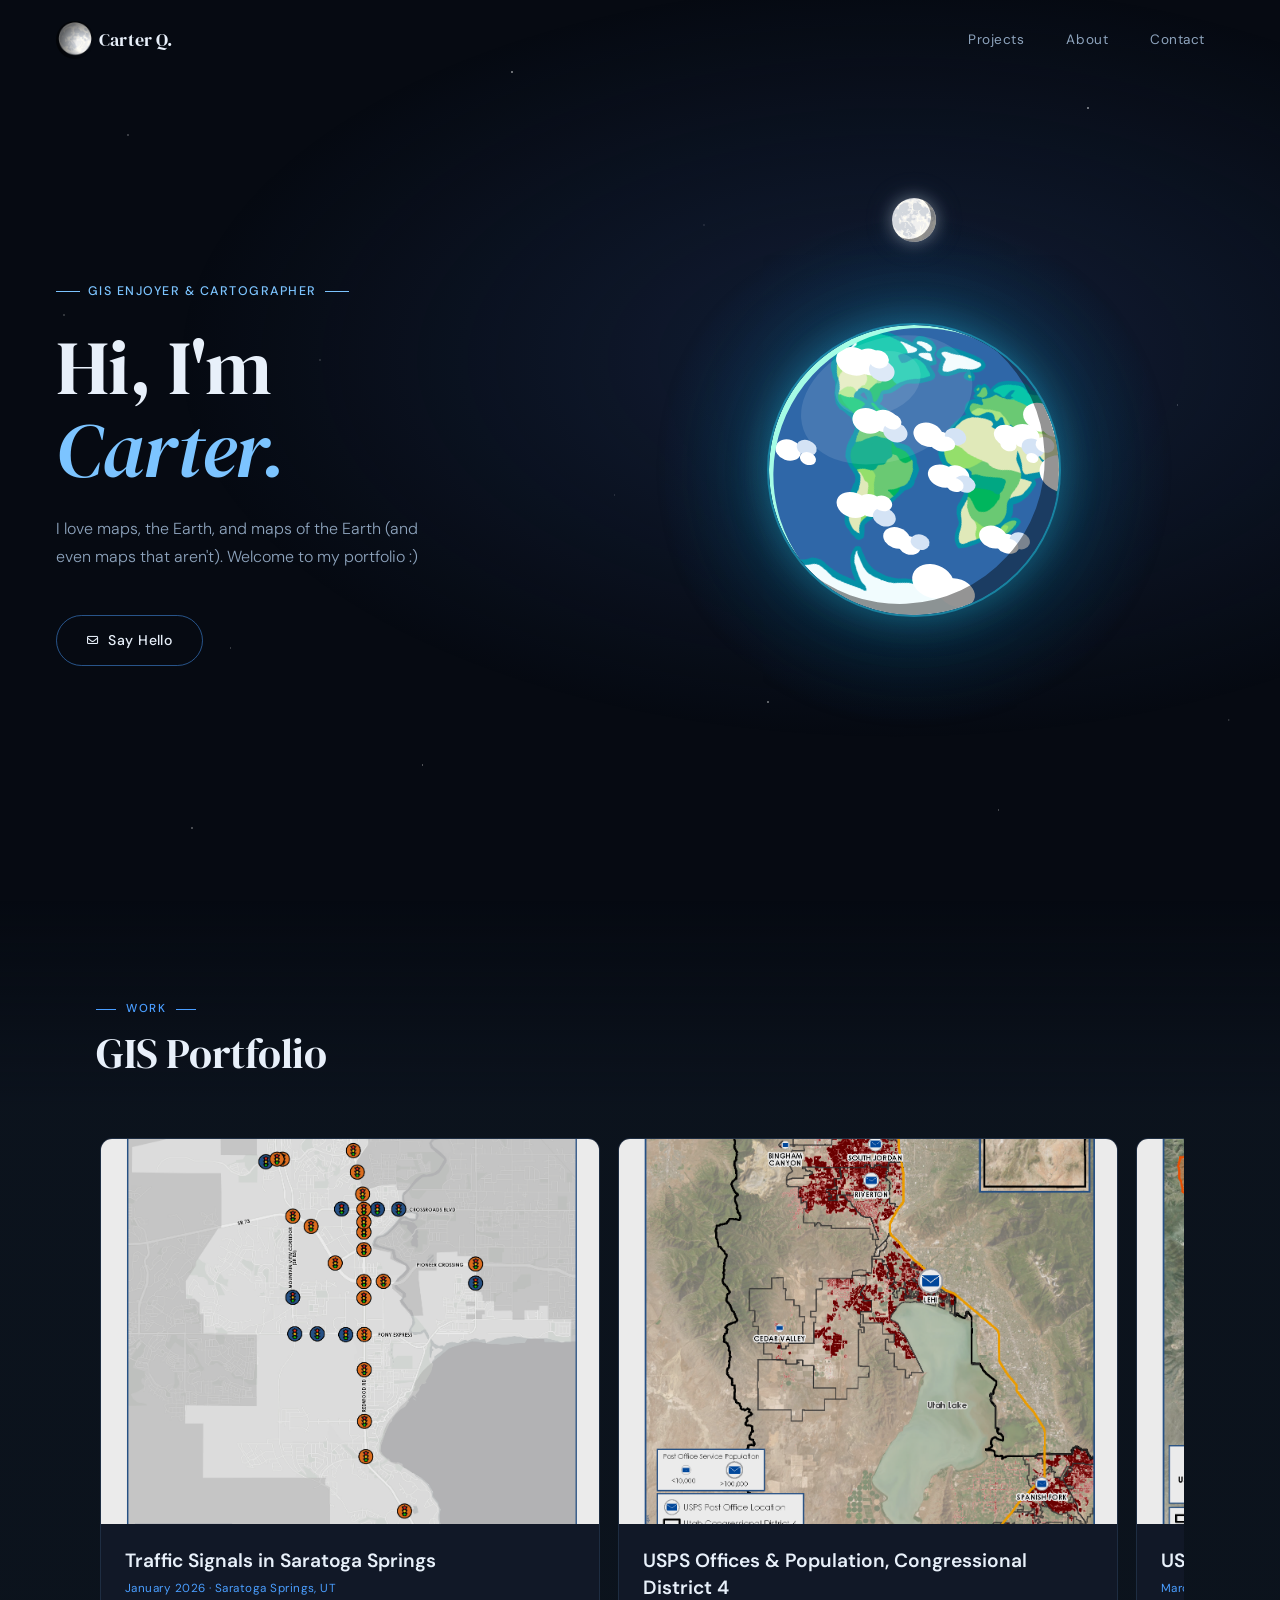
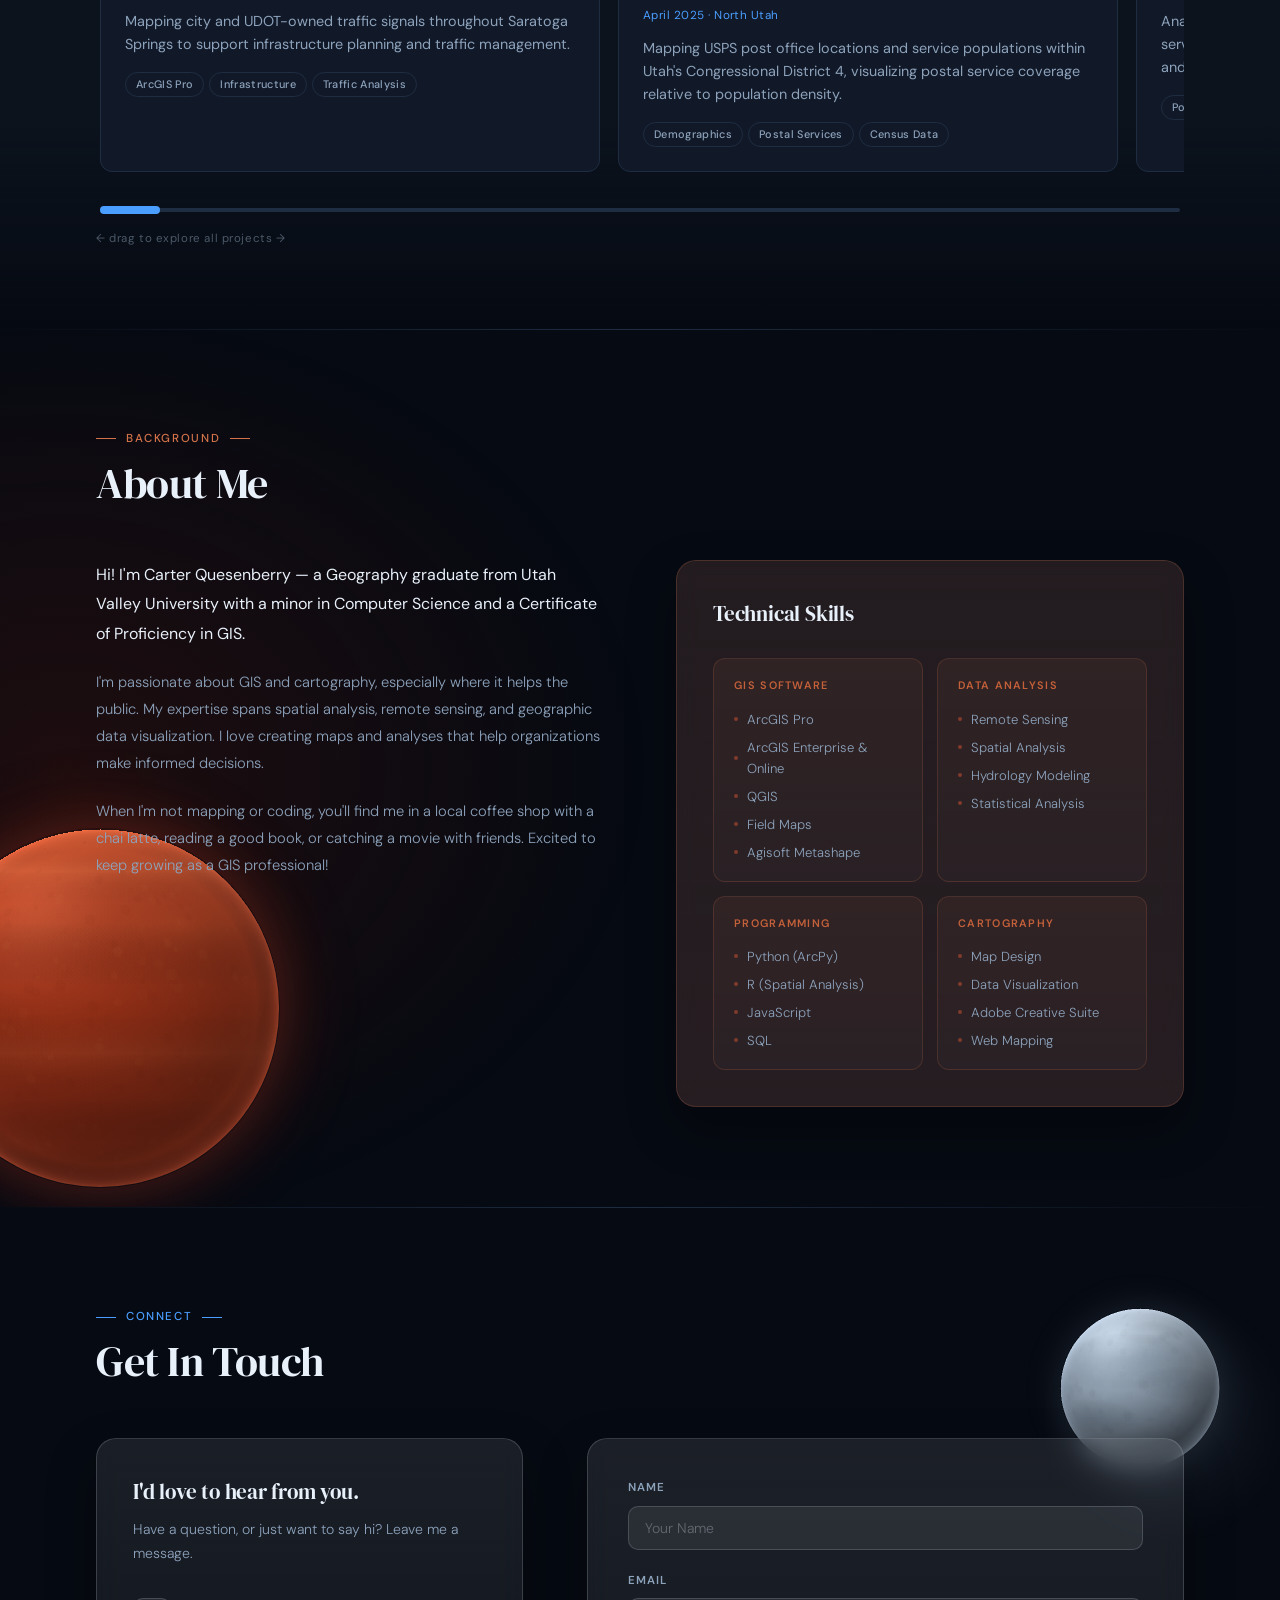
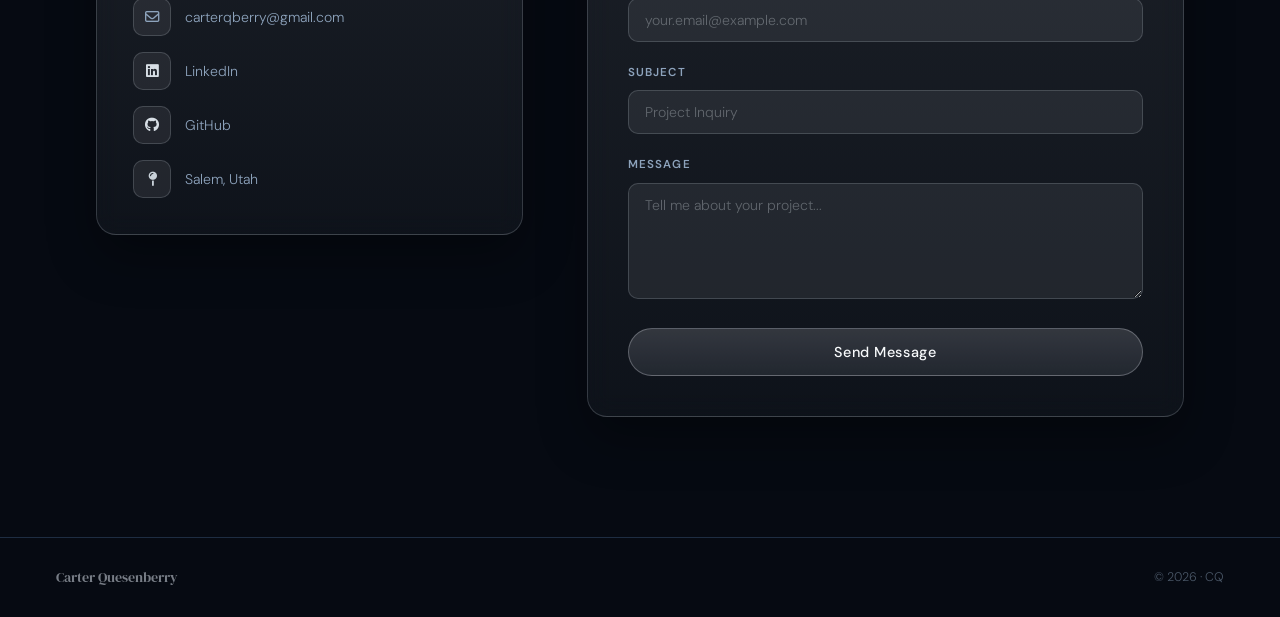
==== commit a308b0d2: "added kurzgesagt style earth! & more projects" ====
--- a/index.html
+++ b/index.html
@@ -4,7 +4,7 @@
     <meta charset="UTF-8">
     <meta name="viewport" content="width=device-width, initial-scale=1.0">
     <title>carterqberry.com</title>
-    <link rel="icon" type="png" href="images/earth_favicon3.png">
+    <link rel="icon" type="png" href="images/earth-favicon4.png">
     <link rel="preconnect" href="https://fonts.googleapis.com">
     <link rel="preconnect" href="https://fonts.gstatic.com" crossorigin>
     <link href="https://fonts.googleapis.com/css2?family=DM+Sans:ital,wght@0,300;0,400;0,500;0,600;1,300&family=DM+Serif+Display:ital@0;1&display=swap" rel="stylesheet">
@@ -19,7 +19,10 @@
 
     <header class="header" id="siteHeader">
         <a href="#" class="logo">
-            <div class="logo-planet"></div>
+            <div class="logo-moon-wrap">
+                <img src="images/kurz-like-moon.png" class="logo-planet" alt="" />
+                <div class="logo-moon-shadow"></div>
+            </div>
             Carter Q.
         </a>
         <nav class="nav">
@@ -37,7 +40,7 @@
                     GIS Enjoyer &amp; Cartographer
                 </div>
                 <h1>Hi, I'm<br><em>Carter.</em></h1>
-                <p class="hero-tagline">I love maps, the Earth, maps of the Earth—and even maps that aren't. Welcome to my portfolio :)</p>
+                <p class="hero-tagline">I love maps, the Earth, and maps of the Earth (and even maps that aren't). Welcome to my portfolio :)</p>
                 <a href="#contact" class="hero-cta">
                     <i class="fa-regular fa-envelope" style="font-size:0.8em"></i> Say Hello
                 </a>
@@ -46,25 +49,58 @@
             <div class="hero-planet-wrap">
                 <div class="planet-glow"></div>
 
-                <!-- Concentric circle outlines (replacing ring system) -->
-                <div class="planet-circles">
-                    <div class="planet-circle"></div>
-                    <div class="planet-circle"></div>
-                    <div class="planet-circle"></div>
-                    <div class="planet-circle"></div>
-                    <div class="planet-circle"></div>
-                </div>
-
-                <!-- Orbiting 3D moon -->
+                <!-- Orbiting moon -->
                 <div class="moon-orbit">
                     <div class="moon">
-                        <canvas id="moonCanvas" width="88" height="88"></canvas>
-                    </div>
-                </div>
-
-                <!-- Planet -->
+                        <img src="images/kurz-like-moon.png" style="width:80px;height:80px;display:block;margin:-18px;" />
+                    </div>
+                </div>
+
+                <!-- Planet (Kurzgesagt style) -->
                 <div class="planet-body">
-                    <canvas id="globeCanvas" width="580" height="580"></canvas>
+                    <div class="kz-planet-scaler">
+                        <div class="planet">
+
+                            <div class="continents">
+                                <img src="images/kurzgesagt-style-continents3.png" style="position:absolute;top:-30px;left:0;width:620px;height:450px;object-fit:fill;" />
+                                <img src="images/kurzgesagt-style-continents3.png" style="position:absolute;top:-30px;left:620px;width:620px;height:450px;object-fit:fill;" />
+                            </div>
+
+                            <div class="clouds">
+                                <div class="cloud cl1"><i></i><i></i><i class="shadow"></i><i></i><i></i></div>
+                                <div class="cloud cl2"><i></i><i></i><i class="shadow"></i><i></i></div>
+                                <div class="cloud cl3"><i></i><i></i><i class="shadow"></i><i></i><i></i><i></i></div>
+                                <div class="cloud cl4"><i></i><i class="shadow"></i><i></i></div>
+                                <div class="cloud cl5"><i></i><i></i><i class="shadow"></i><i></i><i></i></div>
+                                <div class="cloud cl6"><i></i><i></i><i class="shadow"></i><i></i></div>
+                                <div class="cloud cl7"><i></i><i></i><i class="shadow"></i><i></i><i></i></div>
+                                <div class="cloud cl8"><i></i><i></i><i class="shadow"></i></div>
+                                <div class="cloud cl9"><i></i><i></i><i class="shadow"></i><i></i></div>
+                                <div class="cloud cl10"><i></i><i></i><i class="shadow"></i><i></i></div>
+                                <div class="cloud cl11"><i></i><i></i></div>
+                                <div class="cloud cl12"><i></i><i></i></div>
+                                <div class="cloud cl1b"><i></i><i></i><i class="shadow"></i><i></i><i></i></div>
+                                <div class="cloud cl2b"><i></i><i></i><i class="shadow"></i><i></i></div>
+                                <div class="cloud cl3b"><i></i><i></i><i class="shadow"></i><i></i><i></i><i></i></div>
+                                <div class="cloud cl4b"><i></i><i class="shadow"></i><i></i></div>
+                                <div class="cloud cl5b"><i></i><i></i><i class="shadow"></i><i></i><i></i></div>
+                                <div class="cloud cl6b"><i></i><i></i><i class="shadow"></i><i></i></div>
+                                <div class="cloud cl7b"><i></i><i></i><i class="shadow"></i><i></i><i></i></div>
+                                <div class="cloud cl8b"><i></i><i></i><i class="shadow"></i></div>
+                                <div class="cloud cl9b"><i></i><i></i><i class="shadow"></i><i></i></div>
+                                <div class="cloud cl10b"><i></i><i></i><i class="shadow"></i><i></i></div>
+                                <div class="cloud cl11b"><i></i><i></i></div>
+                                <div class="cloud cl12b"><i></i><i></i></div>
+                            </div>
+
+                            <svg style="position:absolute;inset:0;pointer-events:none;z-index:10" viewBox="0 0 420 420">
+                                <path d="M 164 5 A 210 210 0 0 0 164 415 A 213 213 0 0 1 164 5 Z" fill="rgb(165,252,229)" transform="rotate(18, 210, 210)"/>
+                                <ellipse cx="138" cy="128" rx="128" ry="88" fill="white" fill-opacity="0.11" transform="rotate(-40, 138, 128)"/>
+                                <ellipse cx="118" cy="110" rx="64" ry="44" fill="white" fill-opacity="0.11" transform="rotate(-40, 118, 110)"/>
+                            </svg>
+
+                        </div>
+                    </div>
                 </div>
 
             </div>
@@ -81,6 +117,42 @@
 
             <div class="portfolio-wrapper">
                 <div class="portfolio-row" id="portfolioRow">
+
+                    <div class="portfolio-item">
+                        <div class="map-preview">
+                            <img src="images/portfolio/Traffic Signal Map.jpg" alt="Traffic Signals in Saratoga Springs">
+                        </div>
+                        <div class="portfolio-content">
+                            <h3 class="portfolio-title">Traffic Signals in Saratoga Springs</h3>
+                            <p class="portfolio-date">January 2026 · Saratoga Springs, UT</p>
+                            <p class="portfolio-description">Mapping city and UDOT-owned traffic signals throughout Saratoga Springs to support infrastructure planning and traffic management.</p>
+                            <div class="portfolio-tech"><span class="tech-tag">ArcGIS Pro</span><span class="tech-tag">Infrastructure</span><span class="tech-tag">Traffic Analysis</span></div>
+                        </div>
+                    </div>
+
+                    <div class="portfolio-item">
+                        <div class="map-preview">
+                            <img src="images/portfolio/USPS Offices &amp; Population Congressional District 4 North.png" alt="USPS Offices &amp; Population, Congressional District 4">
+                        </div>
+                        <div class="portfolio-content">
+                            <h3 class="portfolio-title">USPS Offices &amp; Population, Congressional District 4</h3>
+                            <p class="portfolio-date">April 2025 · North Utah</p>
+                            <p class="portfolio-description">Mapping USPS post office locations and service populations within Utah's Congressional District 4, visualizing postal service coverage relative to population density.</p>
+                            <div class="portfolio-tech"><span class="tech-tag">Demographics</span><span class="tech-tag">Postal Services</span><span class="tech-tag">Census Data</span></div>
+                        </div>
+                    </div>
+
+                    <div class="portfolio-item">
+                        <div class="map-preview">
+                            <img src="images/portfolio/USPS Post Offices Utah County Population Map v3.png" alt="USPS Post Offices, North Utah County">
+                        </div>
+                        <div class="portfolio-content">
+                            <h3 class="portfolio-title">USPS Post Offices, North Utah County</h3>
+                            <p class="portfolio-date">March 2025 · Utah County</p>
+                            <p class="portfolio-description">Analyzing Lehi Post Office service area across four zip codes, serving 231,622 residents in Lehi, Saratoga Springs, Eagle Mountain, and Cedar Fort.</p>
+                            <div class="portfolio-tech"><span class="tech-tag">Population Analysis</span><span class="tech-tag">Postal Services</span><span class="tech-tag">Service Area</span></div>
+                        </div>
+                    </div>
 
                     <div class="portfolio-item">
                         <div class="map-preview">
--- a/styles.css
+++ b/styles.css
@@ -67,36 +67,31 @@
     font-size: 1.1rem;
     color: var(--star);
     text-decoration: none;
-    display: flex; align-items: center; gap: 10px;
+    display: flex; align-items: center; gap: 5px;
     letter-spacing: 0.01em;
 }
 
+.logo-moon-wrap {
+    position: relative;
+    width: 38px; height: 38px; border-radius: 50%;
+    flex-shrink: 0;
+    overflow: hidden;
+    isolation: isolate;
+    animation: orbit-logo 6s ease-in-out infinite;
+}
 .logo-planet {
-    width: 28px; height: 28px; border-radius: 50%;
-    background: radial-gradient(circle at 35% 32%, #d8e4f0 0%, #9ab4c8 40%, #5a7a96 70%, #2a4560 100%);
-    box-shadow: 0 0 10px rgba(180,210,240,0.35), inset -5px -5px 10px rgba(0,0,0,0.45), inset 3px 3px 6px rgba(255,255,255,0.08);
-    position: relative; flex-shrink: 0;
-    animation: orbit-logo 6s ease-in-out infinite;
-    overflow: hidden;
-}
-/* Moon craters on logo */
-.logo-planet::before {
-    content: '';
     position: absolute;
-    width: 7px; height: 7px; border-radius: 50%;
-    background: rgba(0,0,0,0.18);
-    box-shadow: inset 1px 1px 2px rgba(0,0,0,0.35),
-                11px 8px 0 -1px rgba(0,0,0,0.14),
-                -4px 11px 0 -2px rgba(0,0,0,0.12);
-    top: 7px; left: 9px;
-}
-.logo-planet::after {
-    content: '';
+    top: -20%; left: -20%;
+    width: 140%; height: 140%;
+    display: block;
+    object-fit: cover;
+}
+.logo-moon-shadow {
     position: absolute;
-    width: 4px; height: 4px; border-radius: 50%;
-    background: rgba(0,0,0,0.15);
-    box-shadow: inset 1px 1px 1px rgba(0,0,0,0.25);
-    top: 16px; left: 17px;
+    top: 0; left: 0;
+    width: 100%; height: 100%;
+    background: radial-gradient(circle at 72% 62%, transparent 20%, rgba(0,0,0,0.55) 65%);
+    pointer-events: none;
 }
 
 @keyframes orbit-logo {
@@ -144,6 +139,10 @@
     text-transform: uppercase; margin-bottom: 24px;
 }
 .hero-eyebrow::before {
+    content: '';
+    width: 24px; height: 1px; background: var(--accent2);
+}
+.hero-eyebrow::after {
     content: '';
     width: 24px; height: 1px; background: var(--accent2);
 }
@@ -205,8 +204,8 @@
 
 /* Ambient glow behind planet */
 .planet-glow {
-    position: absolute; inset: -40px; border-radius: 50%;
-    background: radial-gradient(circle, rgba(74,158,255,0.12) 0%, transparent 70%);
+    position: absolute; inset: -50px; border-radius: 50%;
+    background: radial-gradient(circle, rgba(40,210,255,0.18) 0%, rgba(20,160,220,0.08) 50%, transparent 70%);
     animation: pulse-glow 4s ease-in-out infinite;
 }
 @keyframes pulse-glow {
@@ -219,61 +218,157 @@
     width: 290px; height: 290px; border-radius: 50%;
     position: relative; z-index: 3;
     box-shadow:
-        0 0 60px rgba(74,158,255,0.2),
-        0 0 120px rgba(74,158,255,0.08);
+        0 0 0 2px rgba(40,220,255,0.40),
+        0 0 40px rgba(40,210,255,0.35),
+        0 0 90px rgba(20,180,240,0.18),
+        0 0 160px rgba(10,140,210,0.08);
     overflow: hidden;
 }
-#globeCanvas {
-    display: block;
-    width: 290px; height: 290px;
+
+/* ── KURZGESAGT PLANET ── */
+.kz-planet-scaler {
+    position: absolute;
+    top: 0; left: 0;
+    width: 420px; height: 420px;
+    transform: scale(0.69048);
+    transform-origin: top left;
+}
+
+.planet {
+    position: relative;
+    width: 100%; height: 100%;
     border-radius: 50%;
-}
-
-/* ── CONCENTRIC CIRCLE OUTLINES (replacing rings) ── */
-.planet-circles {
+    overflow: hidden;
+    background: #2f67a8;
+    transform: rotate(20deg);
+}
+
+.planet::after {
+    content: '';
     position: absolute;
-    top: 50%; left: 50%;
-    transform: translate(-50%, -50%);
+    inset: 0;
+    border-radius: 50%;
+    box-shadow: inset -25px -8px 0 rgba(0,0,0,0.42);
     pointer-events: none;
-    z-index: 2;
-}
-.planet-circle {
+    z-index: 5;
+}
+
+.continents {
+    position: absolute;
+    top: 0; left: 0;
+    width: 1240px; height: 100%;
+    animation: scrollMap 60s linear infinite;
+}
+
+@keyframes scrollMap {
+    from { transform: translateX(0); }
+    to   { transform: translateX(-620px); }
+}
+
+.clouds {
+    position: absolute;
+    top: 0; left: 0;
+    width: 840px; height: 100%;
+    animation: scrollClouds 90s linear infinite;
+}
+
+@keyframes scrollClouds {
+    from { transform: translateX(0); }
+    to   { transform: translateX(-420px); }
+}
+
+.cloud { position: absolute; }
+.cloud i {
     position: absolute;
     border-radius: 50%;
-    border: 1px solid rgba(124,196,255,0.18);
-    top: 50%; left: 50%;
-    transform: translate(-50%, -50%);
-    animation: circle-pulse 4s ease-in-out infinite;
-}
-.planet-circle:nth-child(1) {
-    width: 330px; height: 330px;
-    border-color: rgba(124,196,255,0.22);
-    animation-delay: 0s;
-}
-.planet-circle:nth-child(2) {
-    width: 390px; height: 390px;
-    border-color: rgba(124,196,255,0.15);
-    animation-delay: 0.4s;
-}
-.planet-circle:nth-child(3) {
-    width: 460px; height: 460px;
-    border-color: rgba(124,196,255,0.10);
-    animation-delay: 0.8s;
-}
-.planet-circle:nth-child(4) {
-    width: 540px; height: 540px;
-    border-color: rgba(124,196,255,0.06);
-    animation-delay: 1.2s;
-}
-.planet-circle:nth-child(5) {
-    width: 630px; height: 630px;
-    border-color: rgba(124,196,255,0.03);
-    animation-delay: 1.6s;
-}
-@keyframes circle-pulse {
-    0%, 100% { opacity: 1; }
-    50%       { opacity: 0.55; }
-}
+    background: #ffffff;
+    display: block;
+}
+.cloud i.shadow { background: #d4e3f5; }
+
+.cl1  { top:62px;  left:48px;  width:88px;  height:52px; }
+.cl1b { top:62px;  left:468px; width:88px;  height:52px; }
+.cl2  { top:132px; left:190px; width:72px;  height:42px; }
+.cl2b { top:132px; left:610px; width:72px;  height:42px; }
+.cl3  { top:92px;  left:300px; width:98px;  height:54px; }
+.cl3b { top:92px;  left:720px; width:98px;  height:54px; }
+.cl4  { top:220px; left:10px;  width:64px;  height:34px; }
+.cl4b { top:220px; left:430px; width:64px;  height:34px; }
+.cl5  { top:260px; left:120px; width:82px;  height:46px; }
+.cl5b { top:260px; left:540px; width:82px;  height:46px; }
+.cl6  { top:180px; left:230px; width:76px;  height:44px; }
+.cl6b { top:180px; left:650px; width:76px;  height:44px; }
+.cl7  { top:50px;  left:330px; width:94px;  height:52px; }
+.cl7b { top:50px;  left:750px; width:94px;  height:52px; }
+.cl8  { top:290px; left:200px; width:68px;  height:38px; }
+.cl8b { top:290px; left:620px; width:68px;  height:38px; }
+.cl9  { top:140px; left:100px; width:86px;  height:48px; }
+.cl9b { top:140px; left:520px; width:86px;  height:48px; }
+.cl10  { top:240px; left:330px; width:72px;  height:40px; }
+.cl10b { top:240px; left:750px; width:72px;  height:40px; }
+.cl11  { top:110px; left:380px; width:120px; height:68px; }
+.cl11b { top:110px; left:800px; width:120px; height:68px; }
+.cl12  { top:320px; left:260px; width:110px; height:64px; }
+.cl12b { top:320px; left:680px; width:110px; height:64px; }
+
+.cl1 i:nth-child(1), .cl1b i:nth-child(1) { width:52px; height:40px; top:10px; left:0; }
+.cl1 i:nth-child(2), .cl1b i:nth-child(2) { width:44px; height:38px; top:4px;  left:26px; }
+.cl1 i:nth-child(3), .cl1b i:nth-child(3) { width:38px; height:30px; top:14px; left:50px; }
+.cl1 i:nth-child(4), .cl1b i:nth-child(4) { width:30px; height:26px; top:2px;  left:44px; }
+.cl1 i:nth-child(5), .cl1b i:nth-child(5) { width:26px; height:22px; top:18px; left:14px; }
+
+.cl2 i:nth-child(1), .cl2b i:nth-child(1) { width:44px; height:34px; top:6px;  left:0; }
+.cl2 i:nth-child(2), .cl2b i:nth-child(2) { width:36px; height:28px; top:12px; left:24px; }
+.cl2 i:nth-child(3), .cl2b i:nth-child(3) { width:32px; height:24px; top:0;    left:44px; }
+.cl2 i:nth-child(4), .cl2b i:nth-child(4) { width:26px; height:20px; top:16px; left:38px; }
+
+.cl3 i:nth-child(1), .cl3b i:nth-child(1) { width:38px; height:30px; top:10px; left:0; }
+.cl3 i:nth-child(2), .cl3b i:nth-child(2) { width:44px; height:34px; top:0;    left:22px; }
+.cl3 i:nth-child(3), .cl3b i:nth-child(3) { width:34px; height:26px; top:16px; left:44px; }
+.cl3 i:nth-child(4), .cl3b i:nth-child(4) { width:28px; height:22px; top:8px;  left:62px; }
+.cl3 i:nth-child(5), .cl3b i:nth-child(5) { width:24px; height:18px; top:28px; left:14px; }
+.cl3 i:nth-child(6), .cl3b i:nth-child(6) { width:18px; height:14px; top:36px; left:56px; }
+
+.cl4 i:nth-child(1), .cl4b i:nth-child(1) { width:38px; height:30px; top:10px; left:0; }
+.cl4 i:nth-child(2), .cl4b i:nth-child(2) { width:30px; height:22px; top:2px;  left:28px; }
+.cl4 i:nth-child(3), .cl4b i:nth-child(3) { width:24px; height:18px; top:18px; left:38px; }
+
+.cl5 i:nth-child(1), .cl5b i:nth-child(1) { width:48px; height:36px; top:10px; left:0; }
+.cl5 i:nth-child(2), .cl5b i:nth-child(2) { width:40px; height:32px; top:4px;  left:28px; }
+.cl5 i:nth-child(3), .cl5b i:nth-child(3) { width:34px; height:26px; top:16px; left:56px; }
+.cl5 i:nth-child(4), .cl5b i:nth-child(4) { width:28px; height:22px; top:0;    left:50px; }
+.cl5 i:nth-child(5), .cl5b i:nth-child(5) { width:22px; height:16px; top:24px; left:18px; }
+
+.cl6 i:nth-child(1), .cl6b i:nth-child(1) { width:44px; height:32px; top:8px;  left:0; }
+.cl6 i:nth-child(2), .cl6b i:nth-child(2) { width:38px; height:30px; top:2px;  left:22px; }
+.cl6 i:nth-child(3), .cl6b i:nth-child(3) { width:32px; height:24px; top:12px; left:40px; }
+.cl6 i:nth-child(4), .cl6b i:nth-child(4) { width:26px; height:20px; top:20px; left:30px; }
+
+.cl7 i:nth-child(1), .cl7b i:nth-child(1) { width:48px; height:38px; top:6px;  left:0; }
+.cl7 i:nth-child(2), .cl7b i:nth-child(2) { width:42px; height:34px; top:12px; left:28px; }
+.cl7 i:nth-child(3), .cl7b i:nth-child(3) { width:38px; height:30px; top:2px;  left:50px; }
+.cl7 i:nth-child(4), .cl7b i:nth-child(4) { width:30px; height:24px; top:18px; left:42px; }
+.cl7 i:nth-child(5), .cl7b i:nth-child(5) { width:24px; height:18px; top:28px; left:16px; }
+
+.cl8 i:nth-child(1), .cl8b i:nth-child(1) { width:40px; height:30px; top:6px;  left:0; }
+.cl8 i:nth-child(2), .cl8b i:nth-child(2) { width:34px; height:26px; top:12px; left:24px; }
+.cl8 i:nth-child(3), .cl8b i:nth-child(3) { width:28px; height:22px; top:4px;  left:40px; }
+
+.cl9 i:nth-child(1), .cl9b i:nth-child(1) { width:46px; height:36px; top:8px;  left:0; }
+.cl9 i:nth-child(2), .cl9b i:nth-child(2) { width:40px; height:32px; top:2px;  left:26px; }
+.cl9 i:nth-child(3), .cl9b i:nth-child(3) { width:36px; height:28px; top:14px; left:48px; }
+.cl9 i:nth-child(4), .cl9b i:nth-child(4) { width:28px; height:22px; top:4px;  left:42px; }
+
+.cl10 i:nth-child(1), .cl10b i:nth-child(1) { width:42px; height:32px; top:6px;  left:0; }
+.cl10 i:nth-child(2), .cl10b i:nth-child(2) { width:36px; height:28px; top:10px; left:26px; }
+.cl10 i:nth-child(3), .cl10b i:nth-child(3) { width:30px; height:24px; top:2px;  left:44px; }
+.cl10 i:nth-child(4), .cl10b i:nth-child(4) { width:24px; height:18px; top:16px; left:36px; }
+
+.cl11 i:nth-child(1), .cl11b i:nth-child(1) { width:68px; height:52px; top:6px;  left:0; }
+.cl11 i:nth-child(2), .cl11b i:nth-child(2) { width:58px; height:44px; top:14px; left:44px; }
+
+.cl12 i:nth-child(1), .cl12b i:nth-child(1) { width:62px; height:48px; top:8px;  left:0; }
+.cl12 i:nth-child(2), .cl12b i:nth-child(2) { width:54px; height:40px; top:16px; left:42px; }
 
 /* Orbiting moon */
 .moon-orbit {
@@ -283,7 +378,7 @@
     transform: translate(-50%, -50%);
     animation: moon-spin 50s linear infinite;
 }
-/* The moon canvas wrapper */
+/* The moon wrapper */
 .moon {
     position: absolute; top: 0; left: 50%;
     width: 44px; height: 44px;
@@ -292,10 +387,19 @@
     transform: translateX(-50%) translateY(-50%);
     overflow: hidden;
 }
-#moonCanvas {
-    display: block;
-    width: 44px; height: 44px;
+.moon::after {
+    content: '';
+    position: absolute;
+    inset: 0;
     border-radius: 50%;
+    box-shadow: inset -5px -3px 0 rgba(0,0,0,0.42);
+    pointer-events: none;
+    z-index: 5;
+    animation: counter-moon-spin 50s linear infinite;
+}
+@keyframes counter-moon-spin {
+    from { transform: rotate(0deg); }
+    to   { transform: rotate(-360deg); }
 }
 @keyframes moon-spin { to { transform: translate(-50%, -50%) rotate(360deg); } }
 
@@ -757,17 +861,22 @@
         margin: 0 auto;
         transform: none;
     }
-    .planet-body,
-    #globeCanvas {
+    .planet-body {
         width: 220px;
         height: 220px;
+    }
+    .kz-planet-scaler {
+        transform: scale(0.52381);
     }
     .moon-orbit {
         width: 360px;
         height: 360px;
     }
-    .moon,
-    #moonCanvas {
+    .moon {
+        width: 34px;
+        height: 34px;
+    }
+    .moon img {
         width: 34px;
         height: 34px;
     }
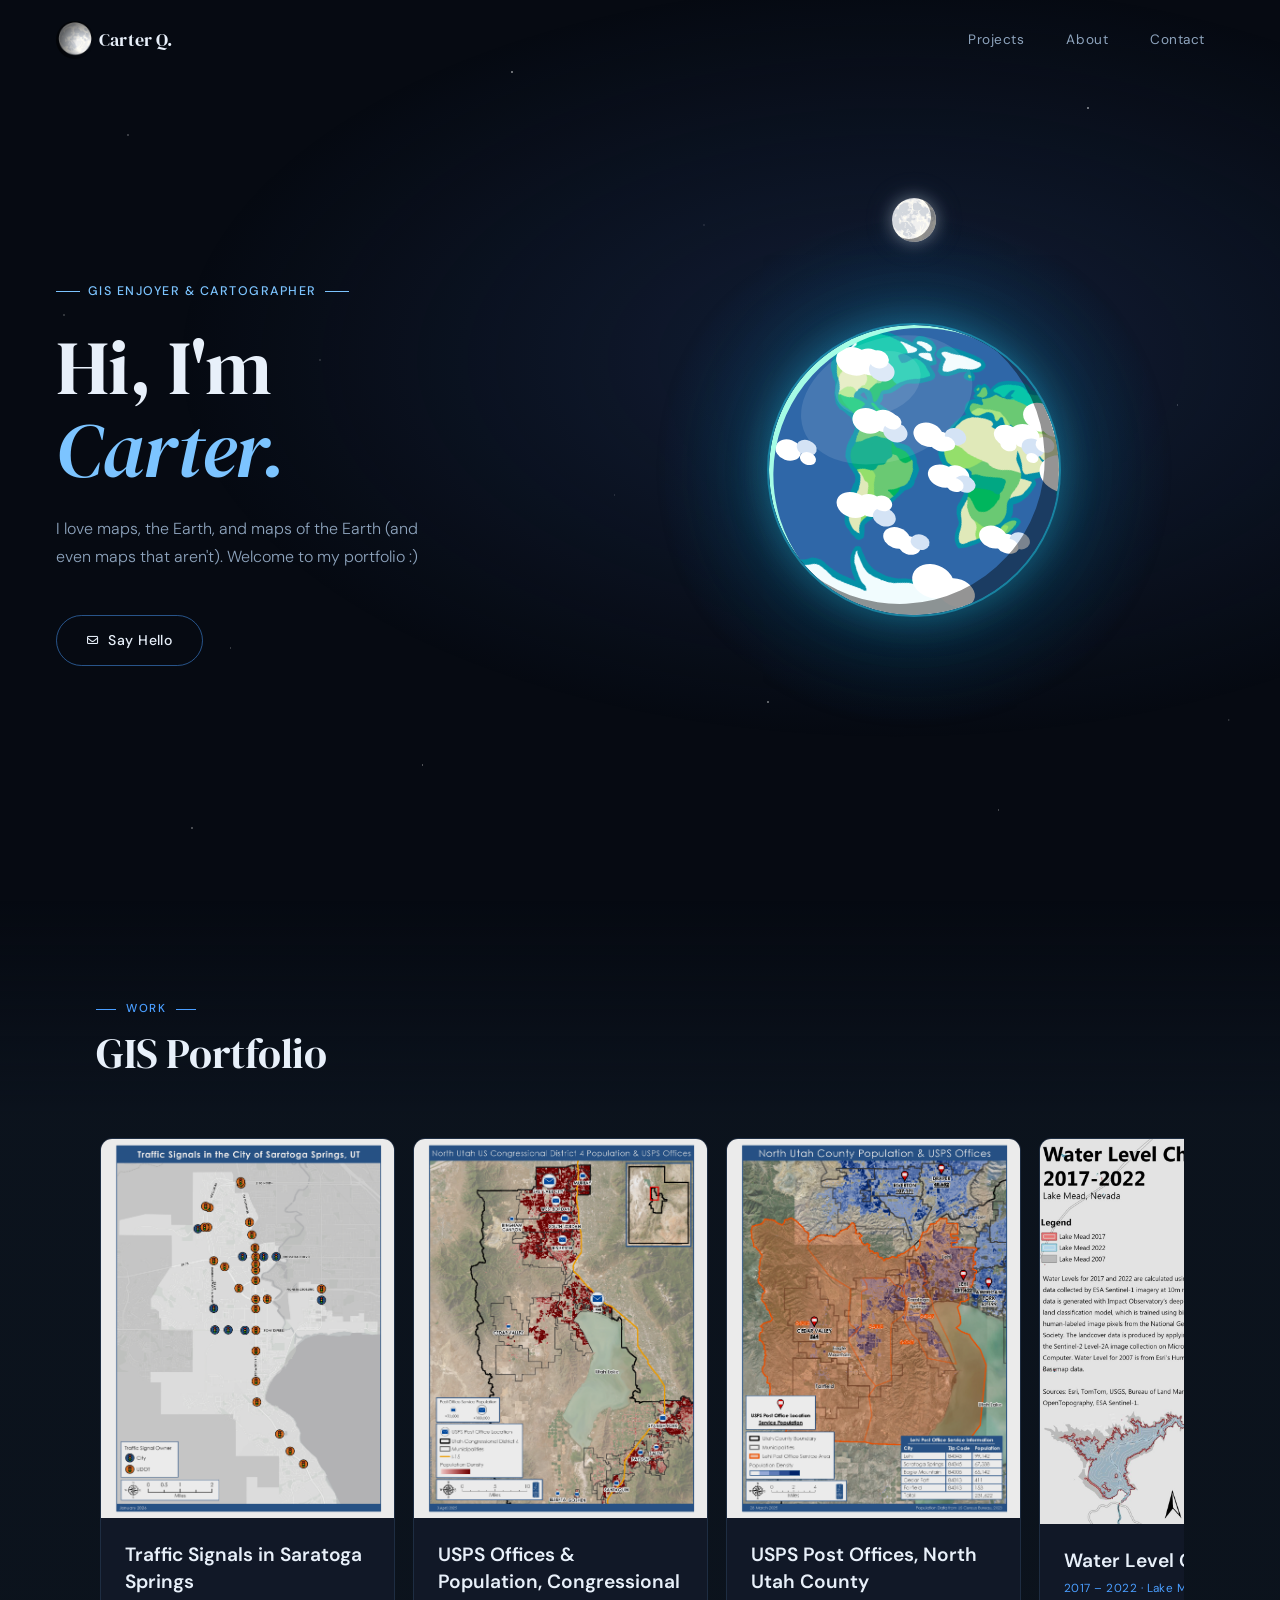
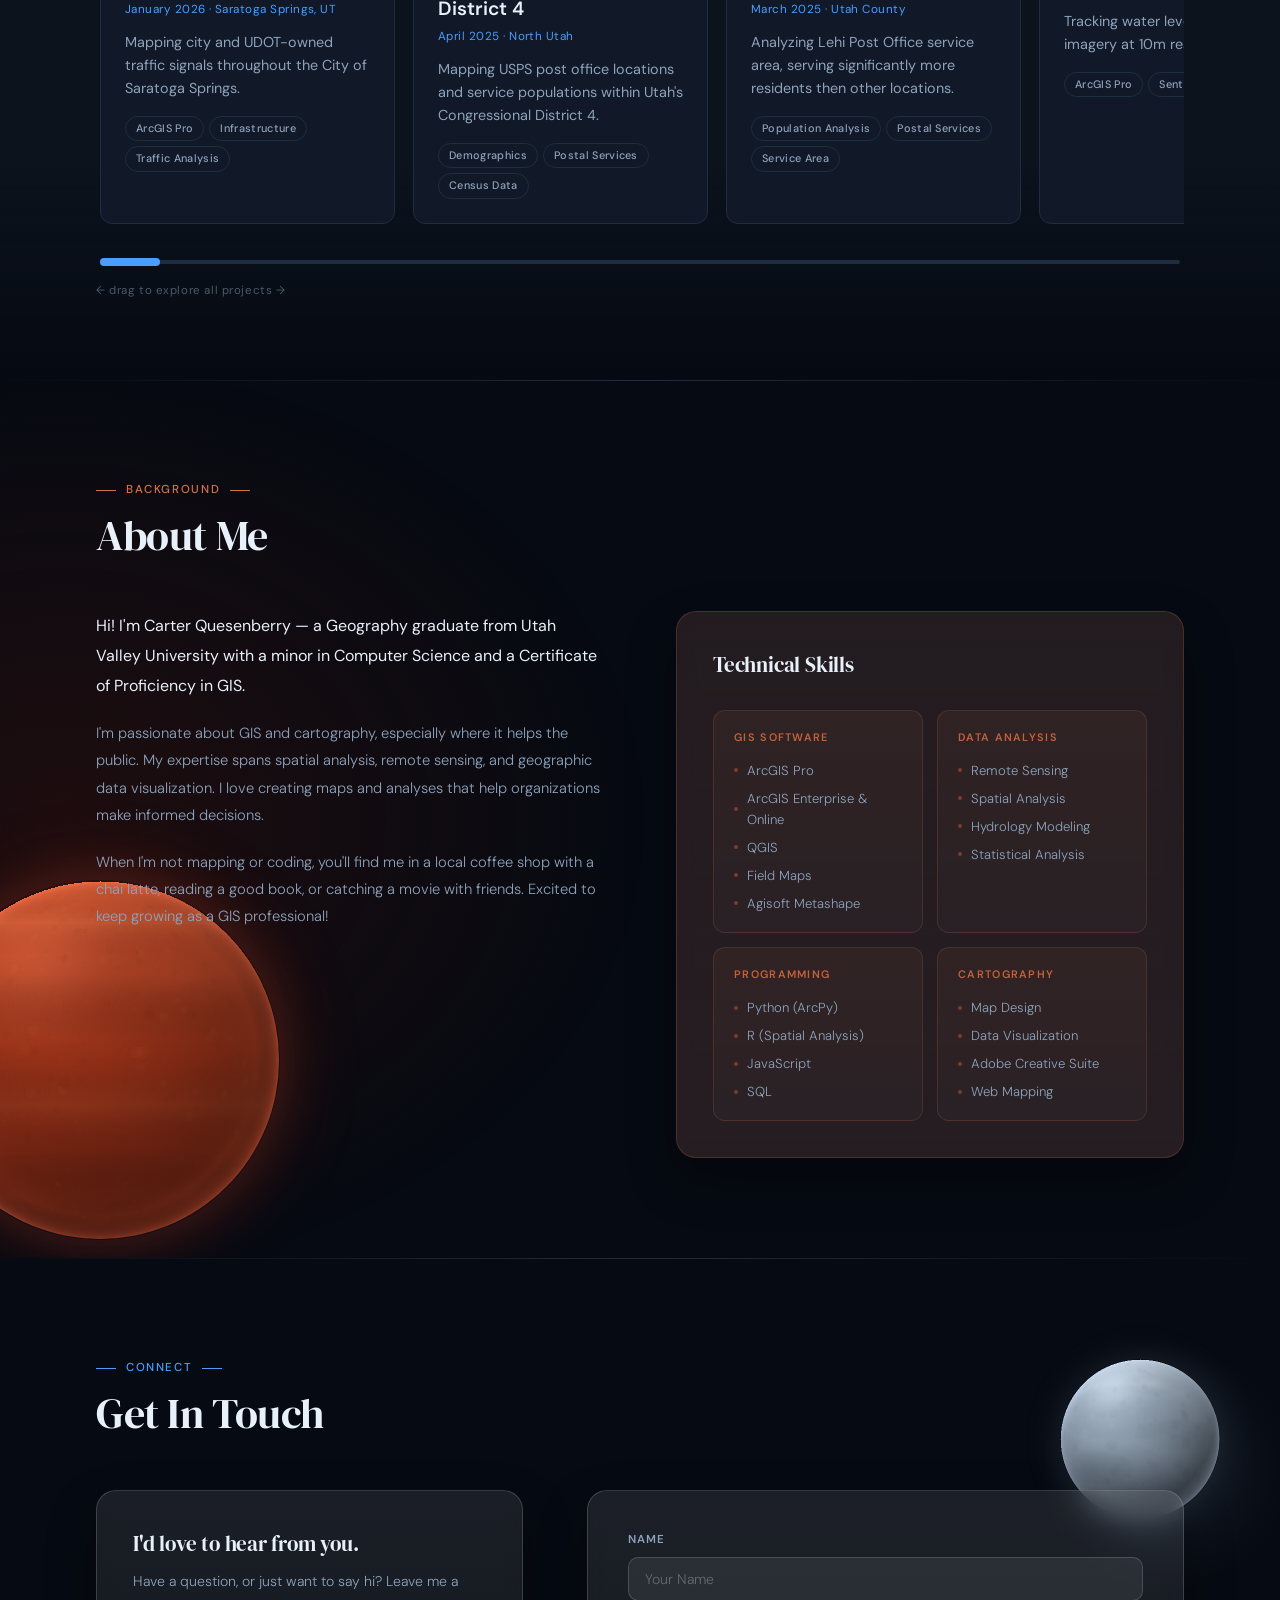
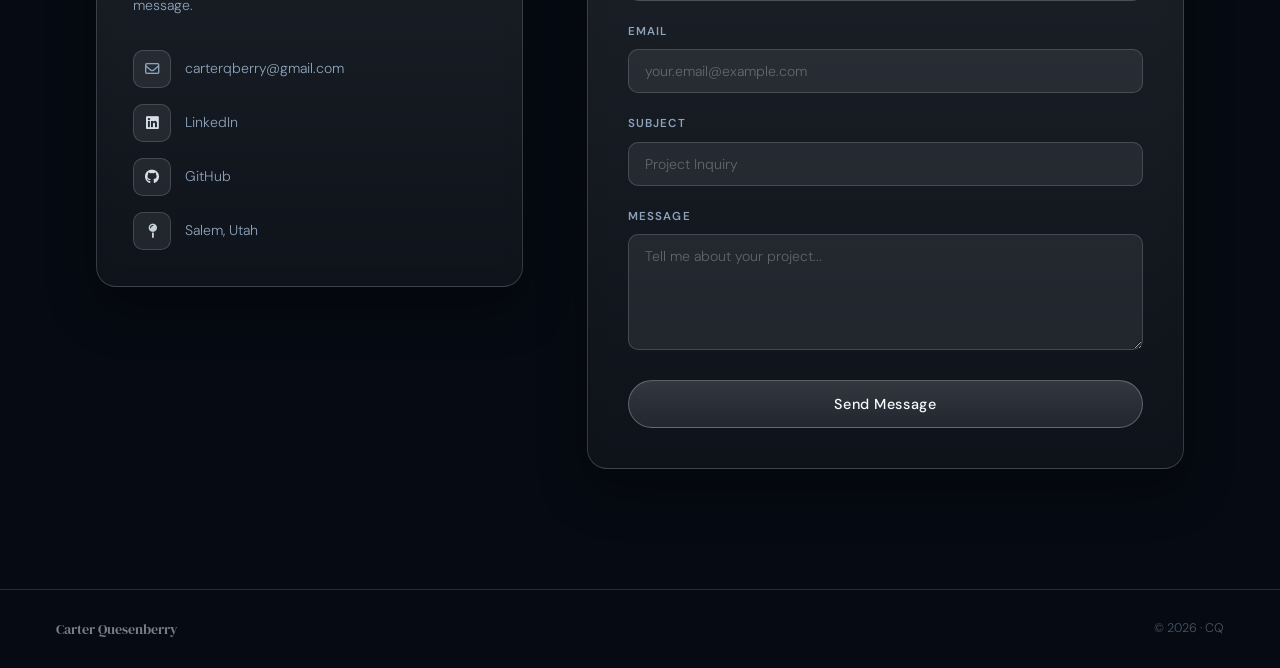
==== commit 712f581c: "Added 3 new project descriptions" ====
--- a/index.html
+++ b/index.html
@@ -118,38 +118,38 @@
             <div class="portfolio-wrapper">
                 <div class="portfolio-row" id="portfolioRow">
 
-                    <div class="portfolio-item">
+                    <div class="portfolio-item portrait">
                         <div class="map-preview">
                             <img src="images/portfolio/Traffic Signal Map.jpg" alt="Traffic Signals in Saratoga Springs">
                         </div>
                         <div class="portfolio-content">
                             <h3 class="portfolio-title">Traffic Signals in Saratoga Springs</h3>
                             <p class="portfolio-date">January 2026 · Saratoga Springs, UT</p>
-                            <p class="portfolio-description">Mapping city and UDOT-owned traffic signals throughout Saratoga Springs to support infrastructure planning and traffic management.</p>
+                            <p class="portfolio-description">Mapping city and UDOT-owned traffic signals throughout the City of Saratoga Springs.</p>
                             <div class="portfolio-tech"><span class="tech-tag">ArcGIS Pro</span><span class="tech-tag">Infrastructure</span><span class="tech-tag">Traffic Analysis</span></div>
                         </div>
                     </div>
 
-                    <div class="portfolio-item">
+                    <div class="portfolio-item portrait">
                         <div class="map-preview">
                             <img src="images/portfolio/USPS Offices &amp; Population Congressional District 4 North.png" alt="USPS Offices &amp; Population, Congressional District 4">
                         </div>
                         <div class="portfolio-content">
                             <h3 class="portfolio-title">USPS Offices &amp; Population, Congressional District 4</h3>
                             <p class="portfolio-date">April 2025 · North Utah</p>
-                            <p class="portfolio-description">Mapping USPS post office locations and service populations within Utah's Congressional District 4, visualizing postal service coverage relative to population density.</p>
+                            <p class="portfolio-description">Mapping USPS post office locations and service populations within Utah's Congressional District 4.</p>
                             <div class="portfolio-tech"><span class="tech-tag">Demographics</span><span class="tech-tag">Postal Services</span><span class="tech-tag">Census Data</span></div>
                         </div>
                     </div>
 
-                    <div class="portfolio-item">
+                    <div class="portfolio-item portrait">
                         <div class="map-preview">
                             <img src="images/portfolio/USPS Post Offices Utah County Population Map v3.png" alt="USPS Post Offices, North Utah County">
                         </div>
                         <div class="portfolio-content">
                             <h3 class="portfolio-title">USPS Post Offices, North Utah County</h3>
                             <p class="portfolio-date">March 2025 · Utah County</p>
-                            <p class="portfolio-description">Analyzing Lehi Post Office service area across four zip codes, serving 231,622 residents in Lehi, Saratoga Springs, Eagle Mountain, and Cedar Fort.</p>
+                            <p class="portfolio-description">Analyzing Lehi Post Office service area, serving significantly more residents then other locations.</p>
                             <div class="portfolio-tech"><span class="tech-tag">Population Analysis</span><span class="tech-tag">Postal Services</span><span class="tech-tag">Service Area</span></div>
                         </div>
                     </div>
--- a/styles.css
+++ b/styles.css
@@ -563,6 +563,28 @@
     }
 }
 
+/* Portrait-orientation map cards (narrower to show full vertical map) */
+.portfolio-item.portrait {
+    flex: 0 0 295px;
+}
+.portfolio-item.portrait .map-preview {
+    height: auto;
+    aspect-ratio: 17 / 22;
+}
+@media (min-width: 768px) {
+    .portfolio-item.portrait {
+        width: 295px;
+    }
+}
+@media (max-width: 768px) {
+    .portfolio-item.portrait {
+        flex: 0 0 220px;
+    }
+    .portfolio-item.portrait .map-preview {
+        height: auto;
+    }
+}
+
 .portfolio-scrollbar { margin-top: 16px; padding: 0 4px; }
 .ps-track {
     height: 4px; background: var(--rim); position: relative;
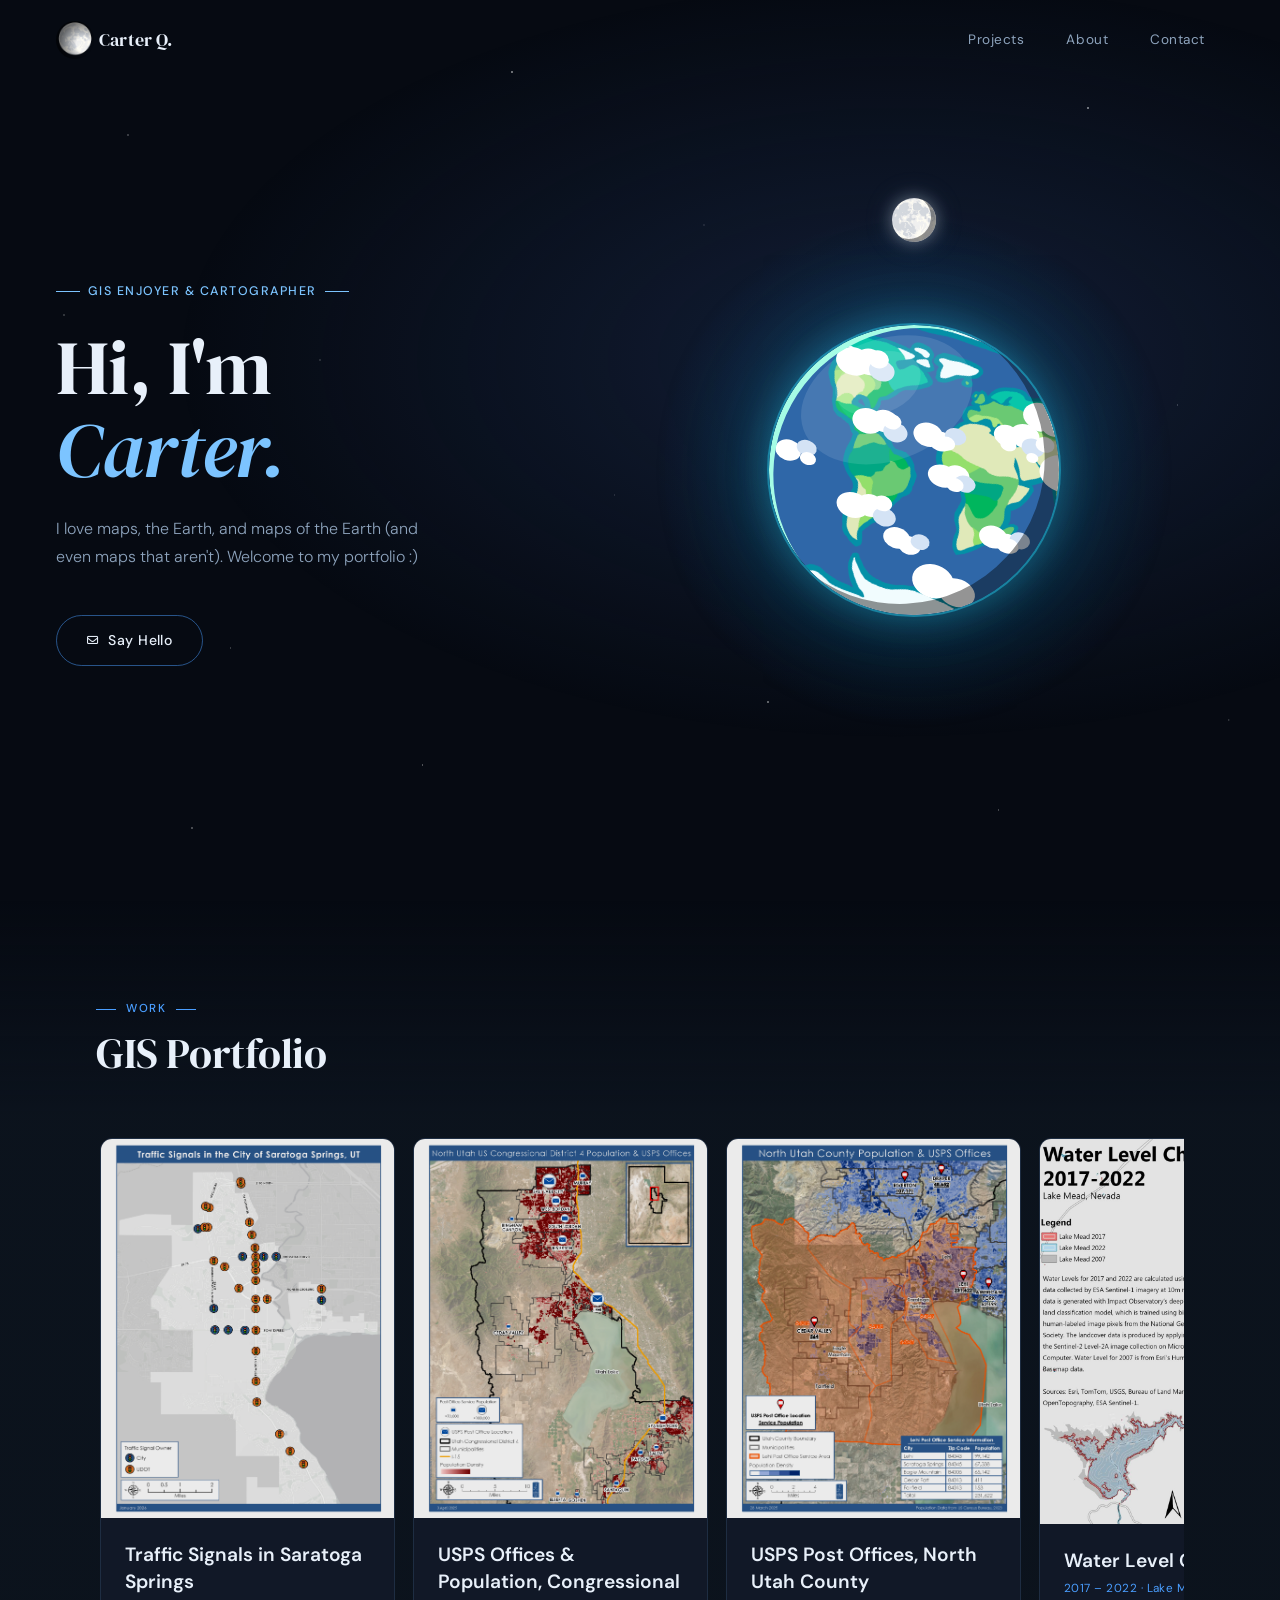
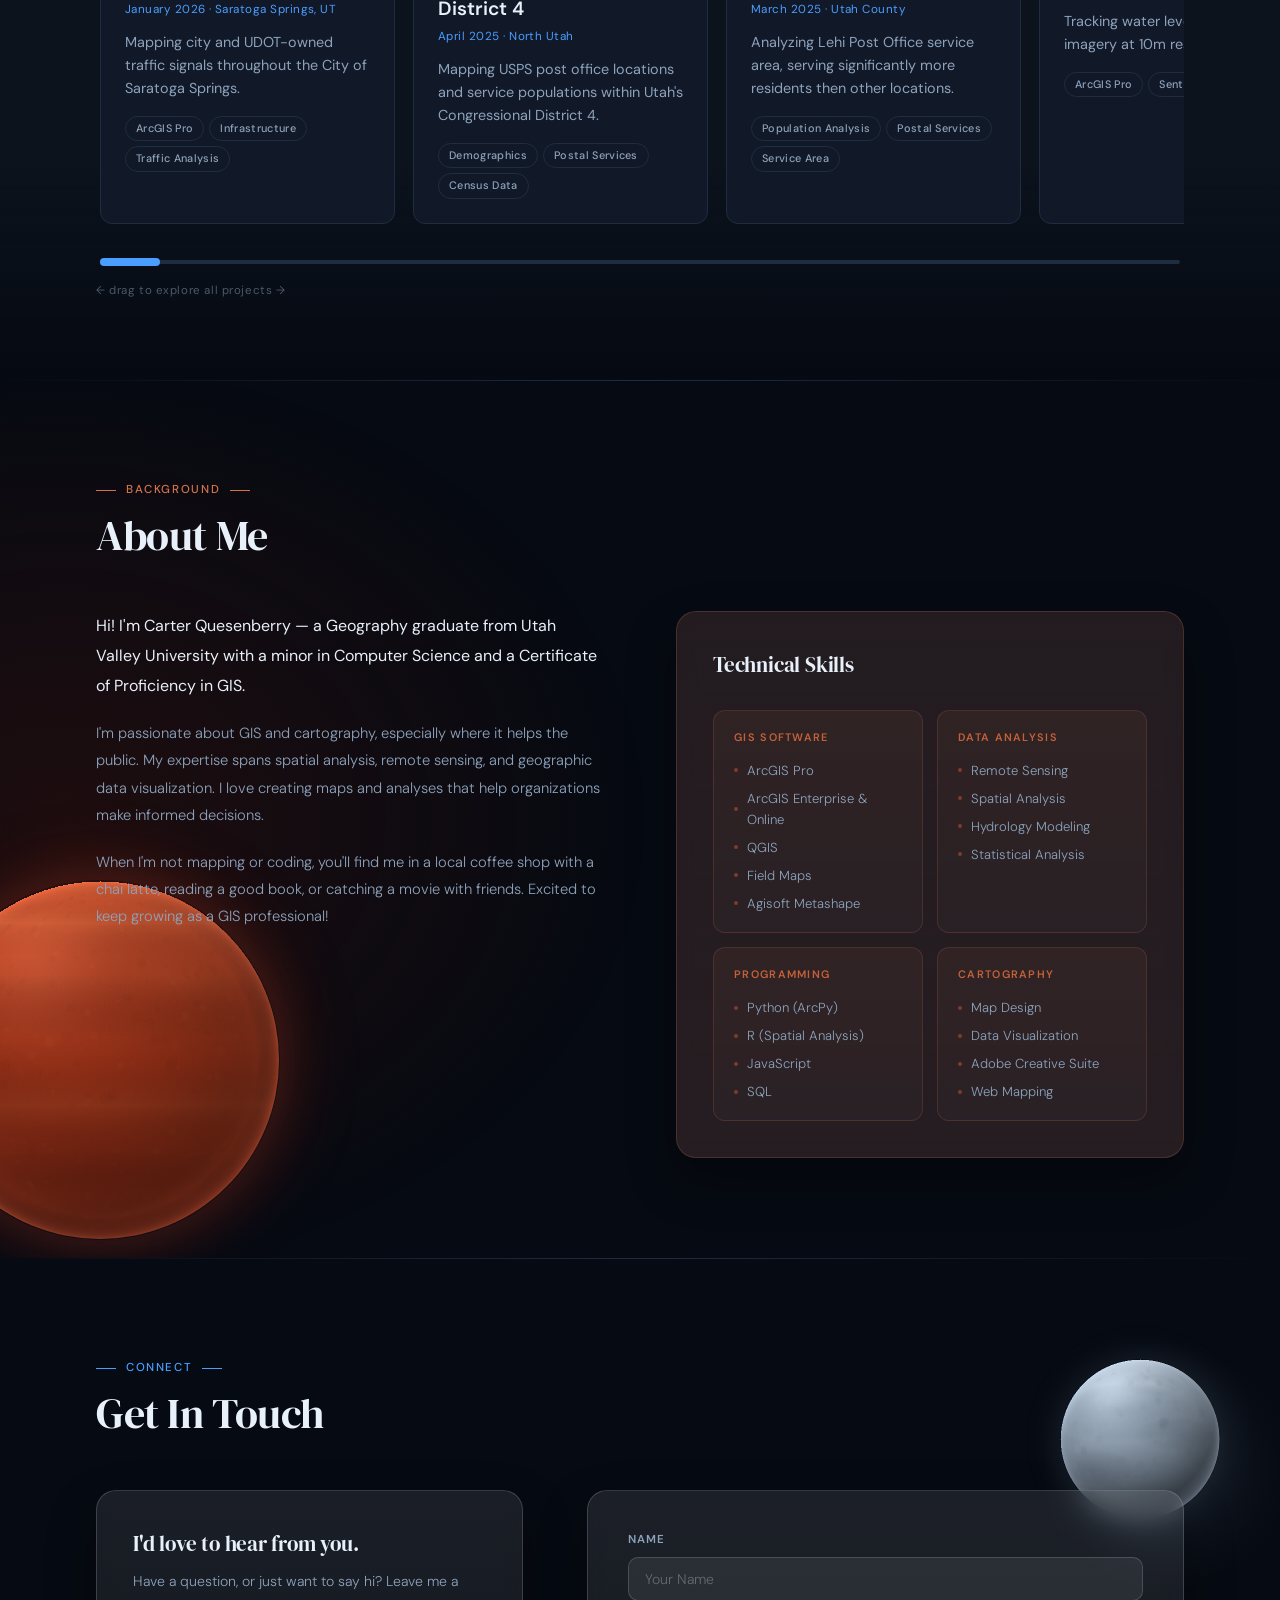
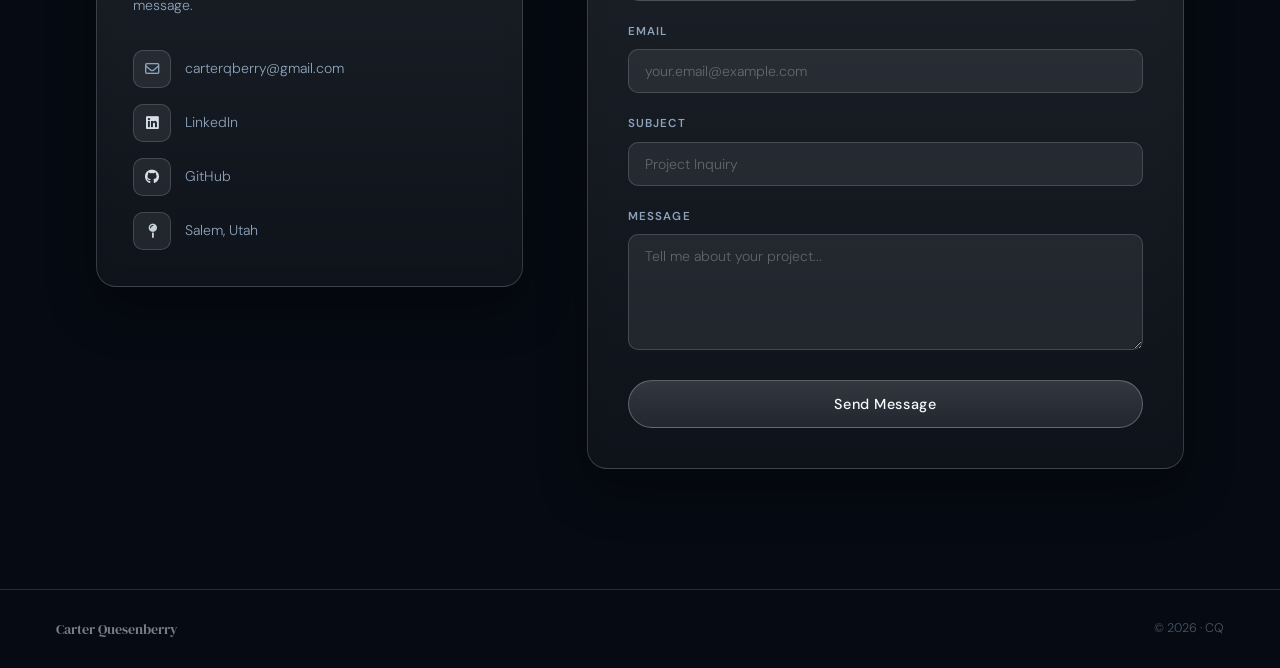
==== commit 2bb96b94: "Added new version of continents art" ====
--- a/index.html
+++ b/index.html
@@ -62,8 +62,8 @@
                         <div class="planet">
 
                             <div class="continents">
-                                <img src="images/kurzgesagt-style-continents3.png" style="position:absolute;top:-30px;left:0;width:620px;height:450px;object-fit:fill;" />
-                                <img src="images/kurzgesagt-style-continents3.png" style="position:absolute;top:-30px;left:620px;width:620px;height:450px;object-fit:fill;" />
+                                <img src="images/kurzgesagt-style-continents4.png" style="position:absolute;top:-20px;left:0;width:620px;height:450px;object-fit:fill;" />
+                                <img src="images/kurzgesagt-style-continents4.png" style="position:absolute;top:-20px;left:620px;width:620px;height:450px;object-fit:fill;" />
                             </div>
 
                             <div class="clouds">
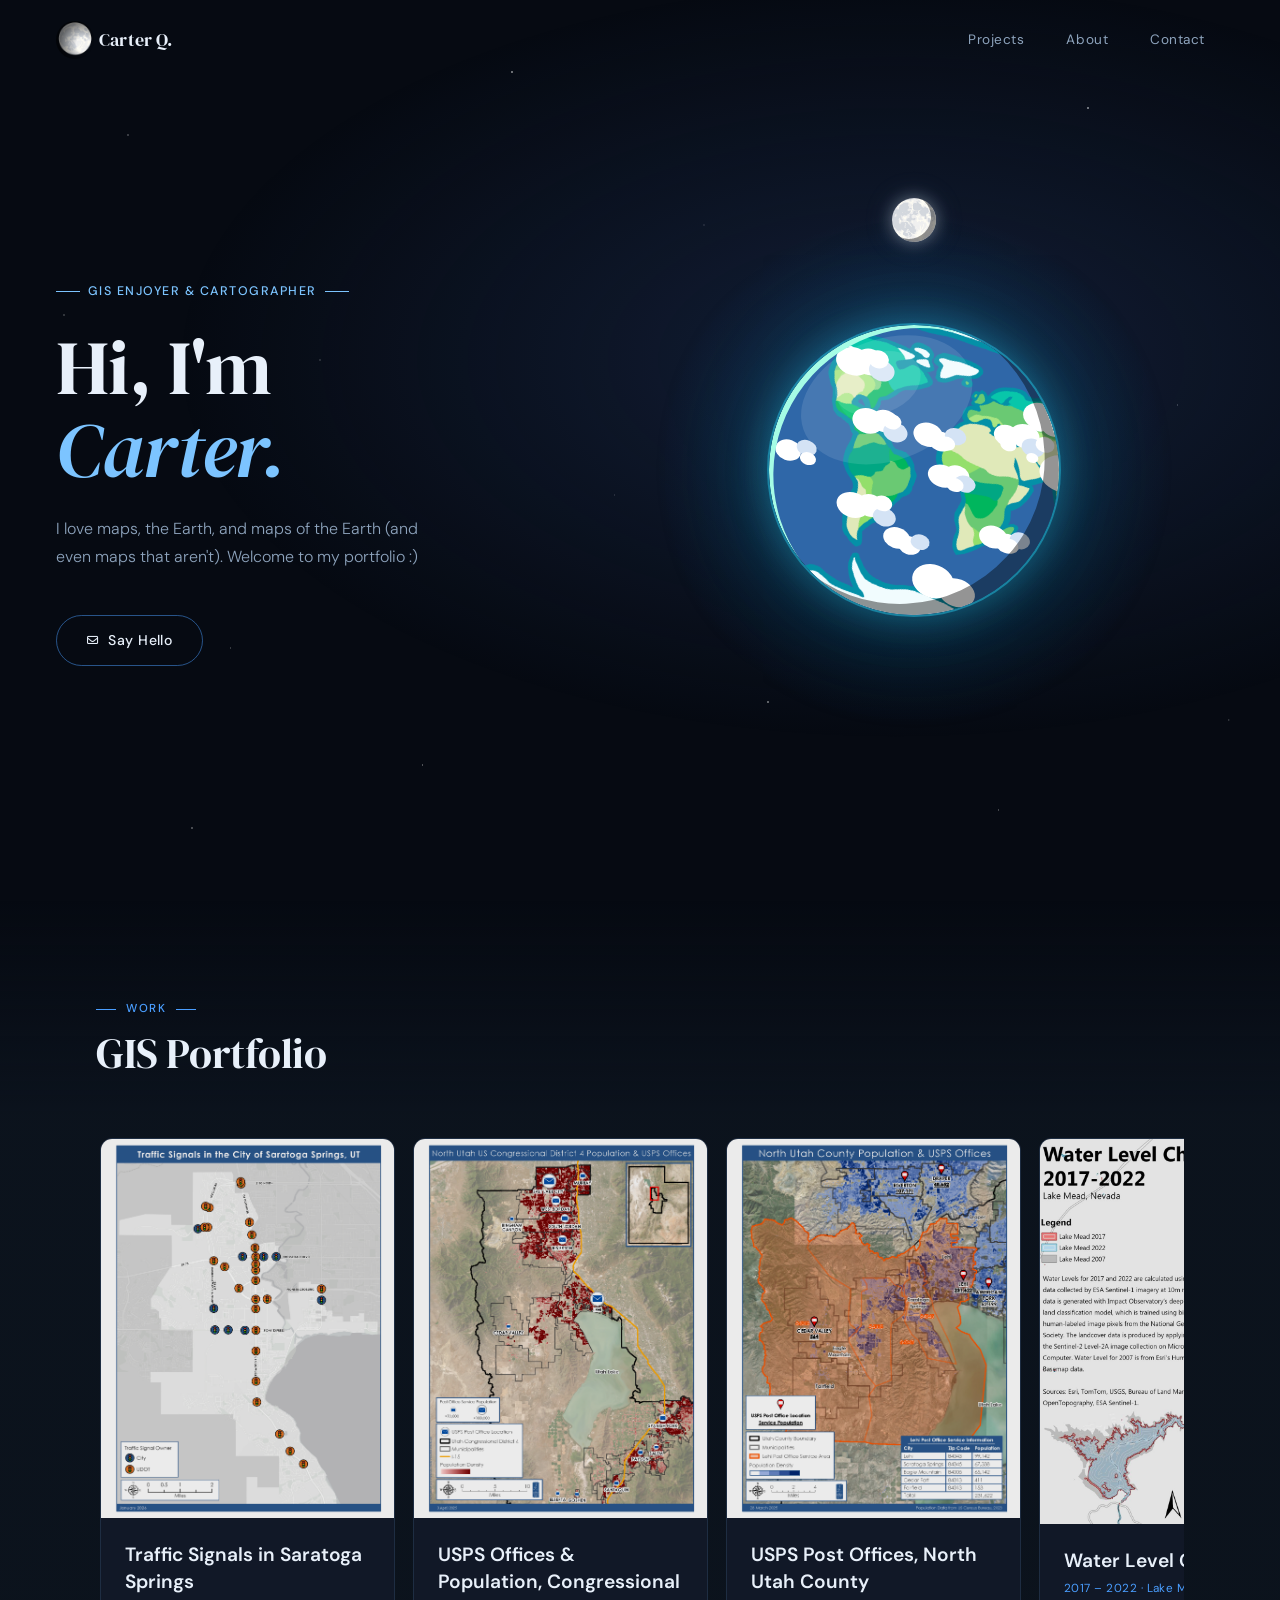
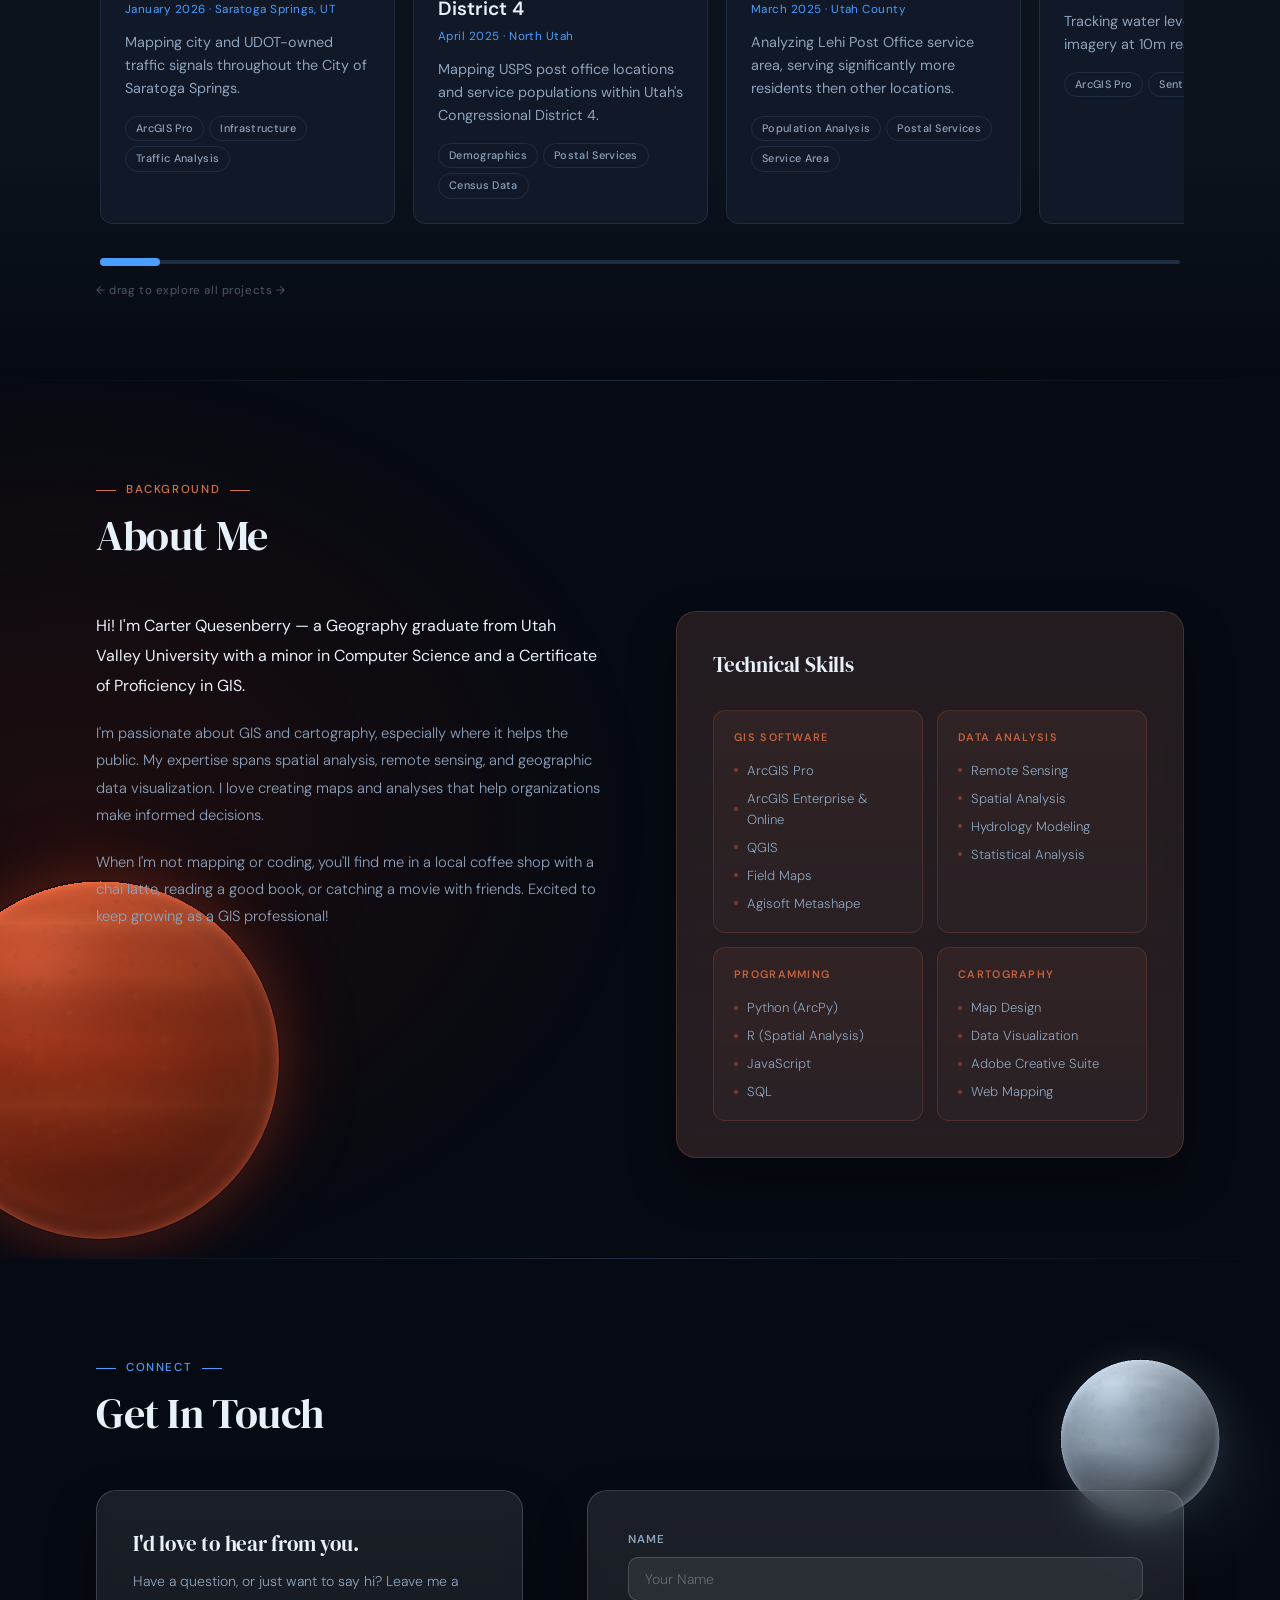
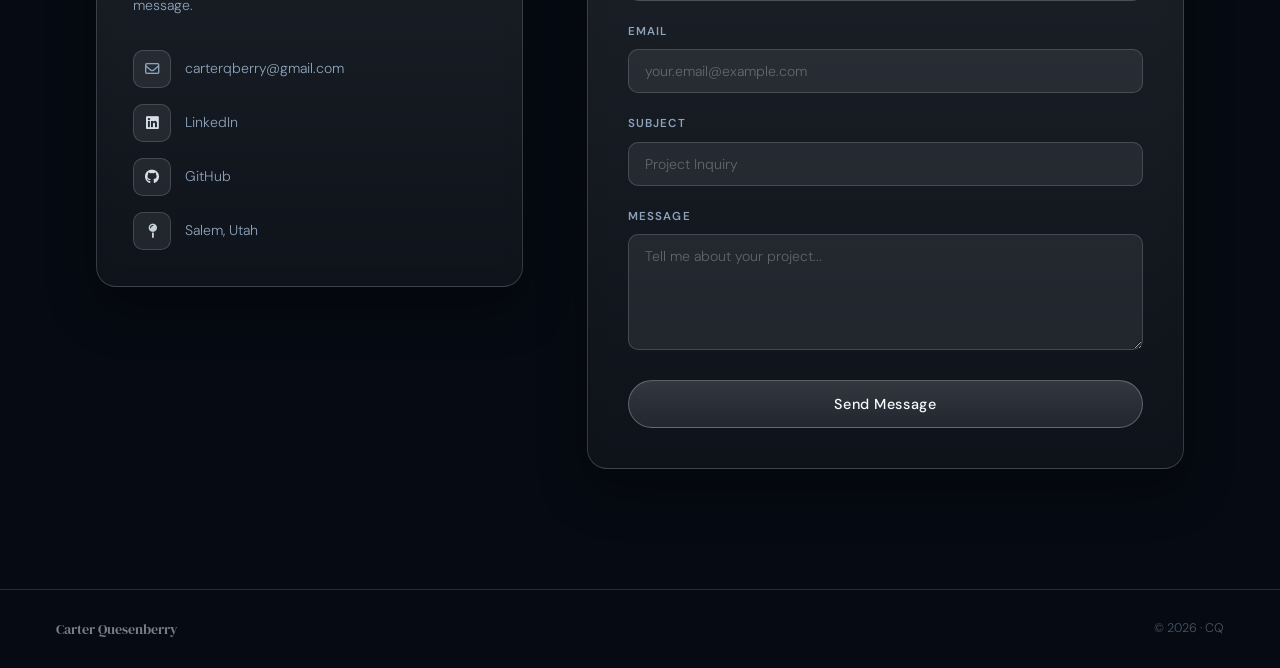
==== commit 61f18d92: "Update index.html" ====
--- a/index.html
+++ b/index.html
@@ -263,6 +263,18 @@
                     </div>
 
                     <div class="portfolio-item">
+                        <div class="map-preview" style="height:280px;">
+                            <img src="images/portfolio/VallesMarinerisProject.png" alt="Valles Marineris Elevation Profiles" style="object-fit:contain;">
+                        </div>
+                        <div class="portfolio-content">
+                            <h3 class="portfolio-title">Valles Marineris Elevation Profiles</h3>
+                            <p class="portfolio-date">Planetary GIS · East Tharsis Bulge, Mars</p>
+                            <p class="portfolio-description">Cross-sectional elevation analysis of Valles Marineris using Mars terrain data, profiling the canyon system's depth and structure across multiple transects.</p>
+                            <div class="portfolio-tech"><span class="tech-tag">Elevation Analysis</span><span class="tech-tag">Planetary GIS</span><span class="tech-tag">Cross Sections</span></div>
+                        </div>
+                    </div>
+
+                    <div class="portfolio-item">
                         <div class="map-preview">
                             <img src="images/portfolio/OremNDVI2022Map.jpg" alt="Orem City NDVI">
                         </div>
@@ -286,7 +298,7 @@
                         </div>
                     </div>
 
-                    <div class="portfolio-item">
+                    <div class="portfolio-item portrait">
                         <div class="map-preview">
                             <img src="images/portfolio/Carter Q DEM Difference Comparison.jpg" alt="UVU DEM Comparison">
                         </div>
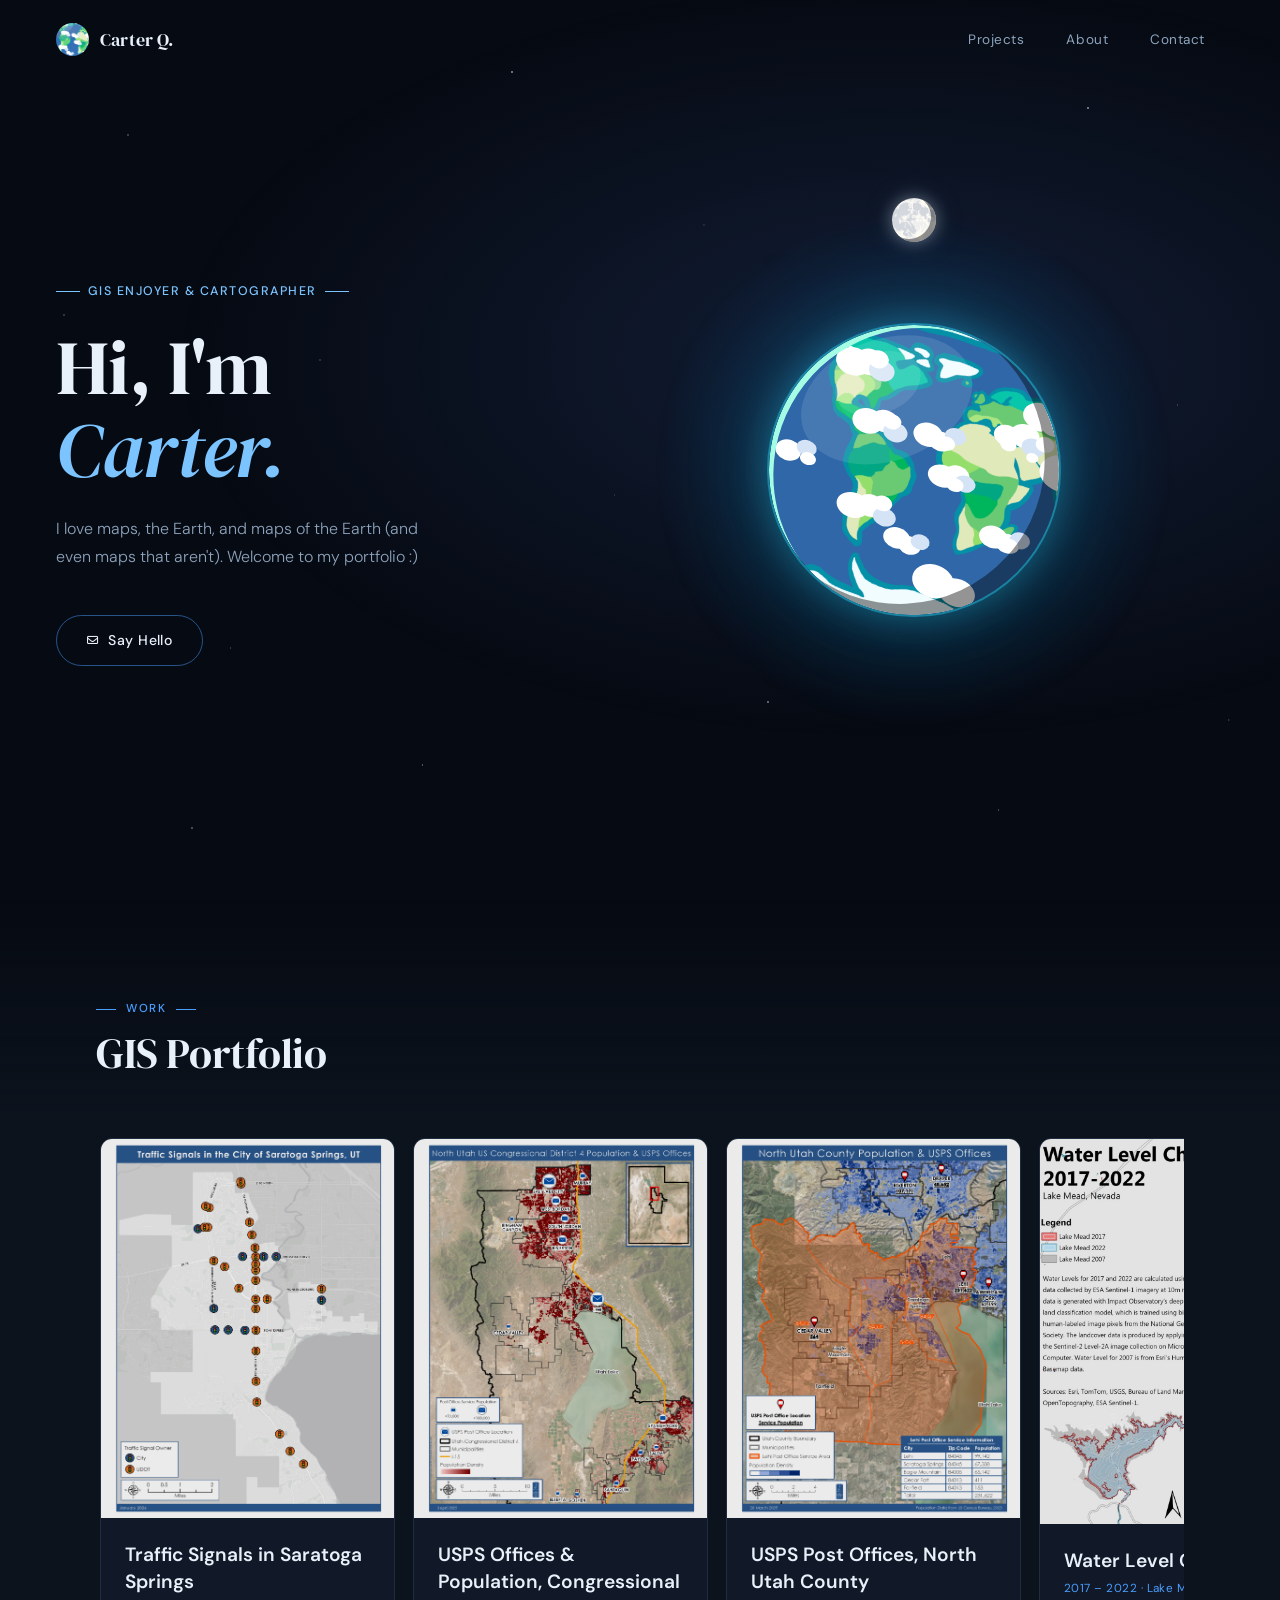
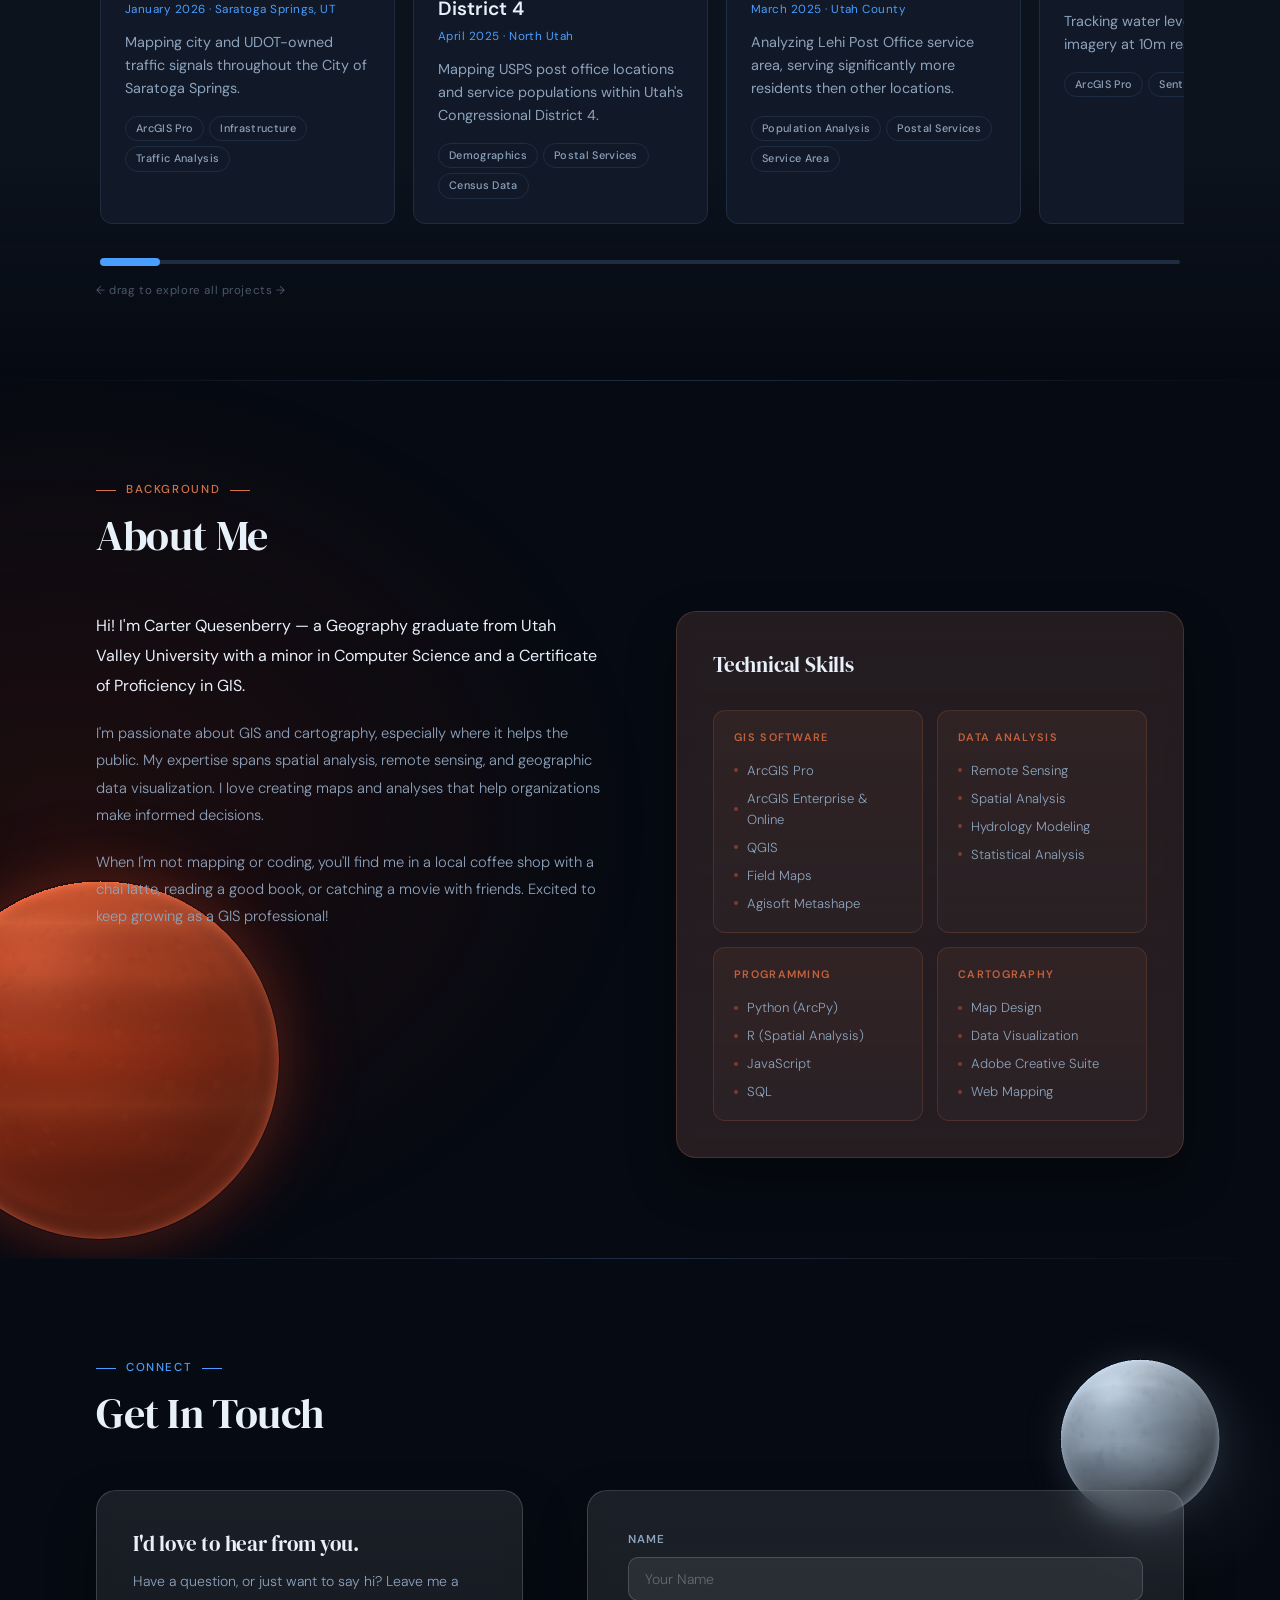
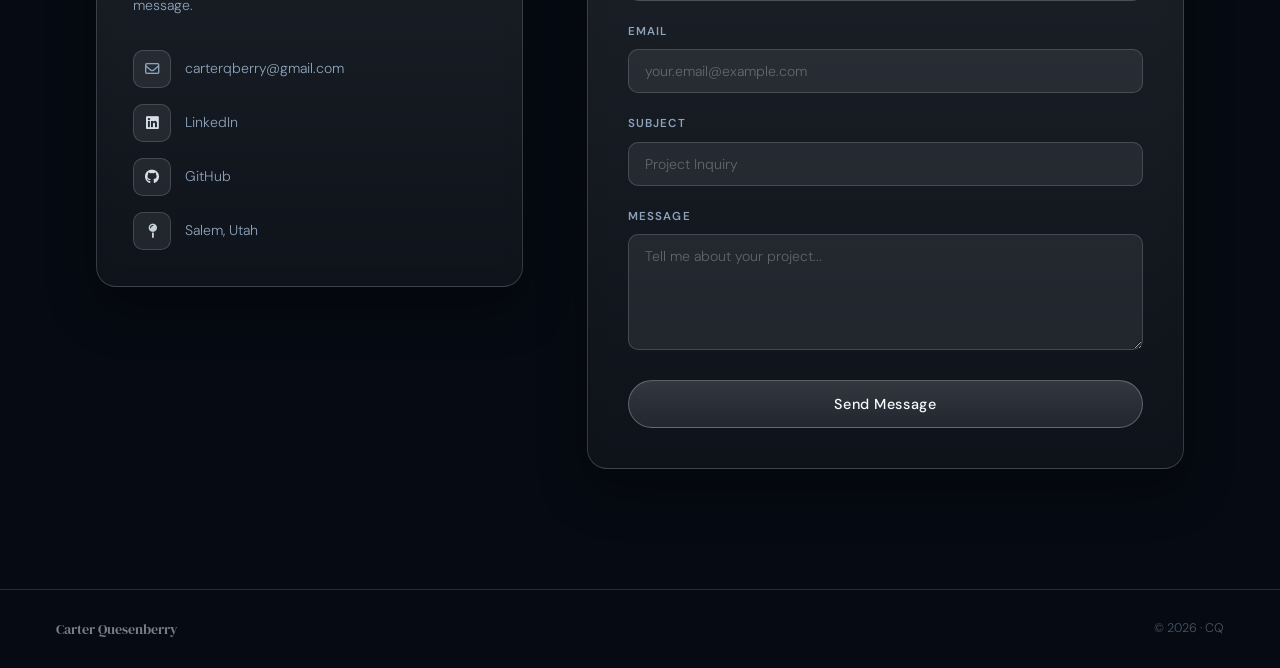
==== commit 5bb9f5ae: "Favicon and nav bar icon updates" ====
--- a/index.html
+++ b/index.html
@@ -4,7 +4,7 @@
     <meta charset="UTF-8">
     <meta name="viewport" content="width=device-width, initial-scale=1.0">
     <title>carterqberry.com</title>
-    <link rel="icon" type="png" href="images/earth-favicon4.png">
+    <link rel="icon" type="png" href="images/earth-favicon4-trimmed.png">
     <link rel="preconnect" href="https://fonts.googleapis.com">
     <link rel="preconnect" href="https://fonts.gstatic.com" crossorigin>
     <link href="https://fonts.googleapis.com/css2?family=DM+Sans:ital,wght@0,300;0,400;0,500;0,600;1,300&family=DM+Serif+Display:ital@0;1&display=swap" rel="stylesheet">
@@ -20,8 +20,7 @@
     <header class="header" id="siteHeader">
         <a href="#" class="logo">
             <div class="logo-moon-wrap">
-                <img src="images/kurz-like-moon.png" class="logo-planet" alt="" />
-                <div class="logo-moon-shadow"></div>
+                <img src="images/earth-favicon4.png" class="logo-planet" alt="" />
             </div>
             Carter Q.
         </a>
--- a/styles.css
+++ b/styles.css
@@ -67,13 +67,13 @@
     font-size: 1.1rem;
     color: var(--star);
     text-decoration: none;
-    display: flex; align-items: center; gap: 5px;
+    display: flex; align-items: center; gap: 11px;
     letter-spacing: 0.01em;
 }
 
 .logo-moon-wrap {
     position: relative;
-    width: 38px; height: 38px; border-radius: 50%;
+    width: 33px; height: 33px; border-radius: 50%;
     flex-shrink: 0;
     overflow: hidden;
     isolation: isolate;
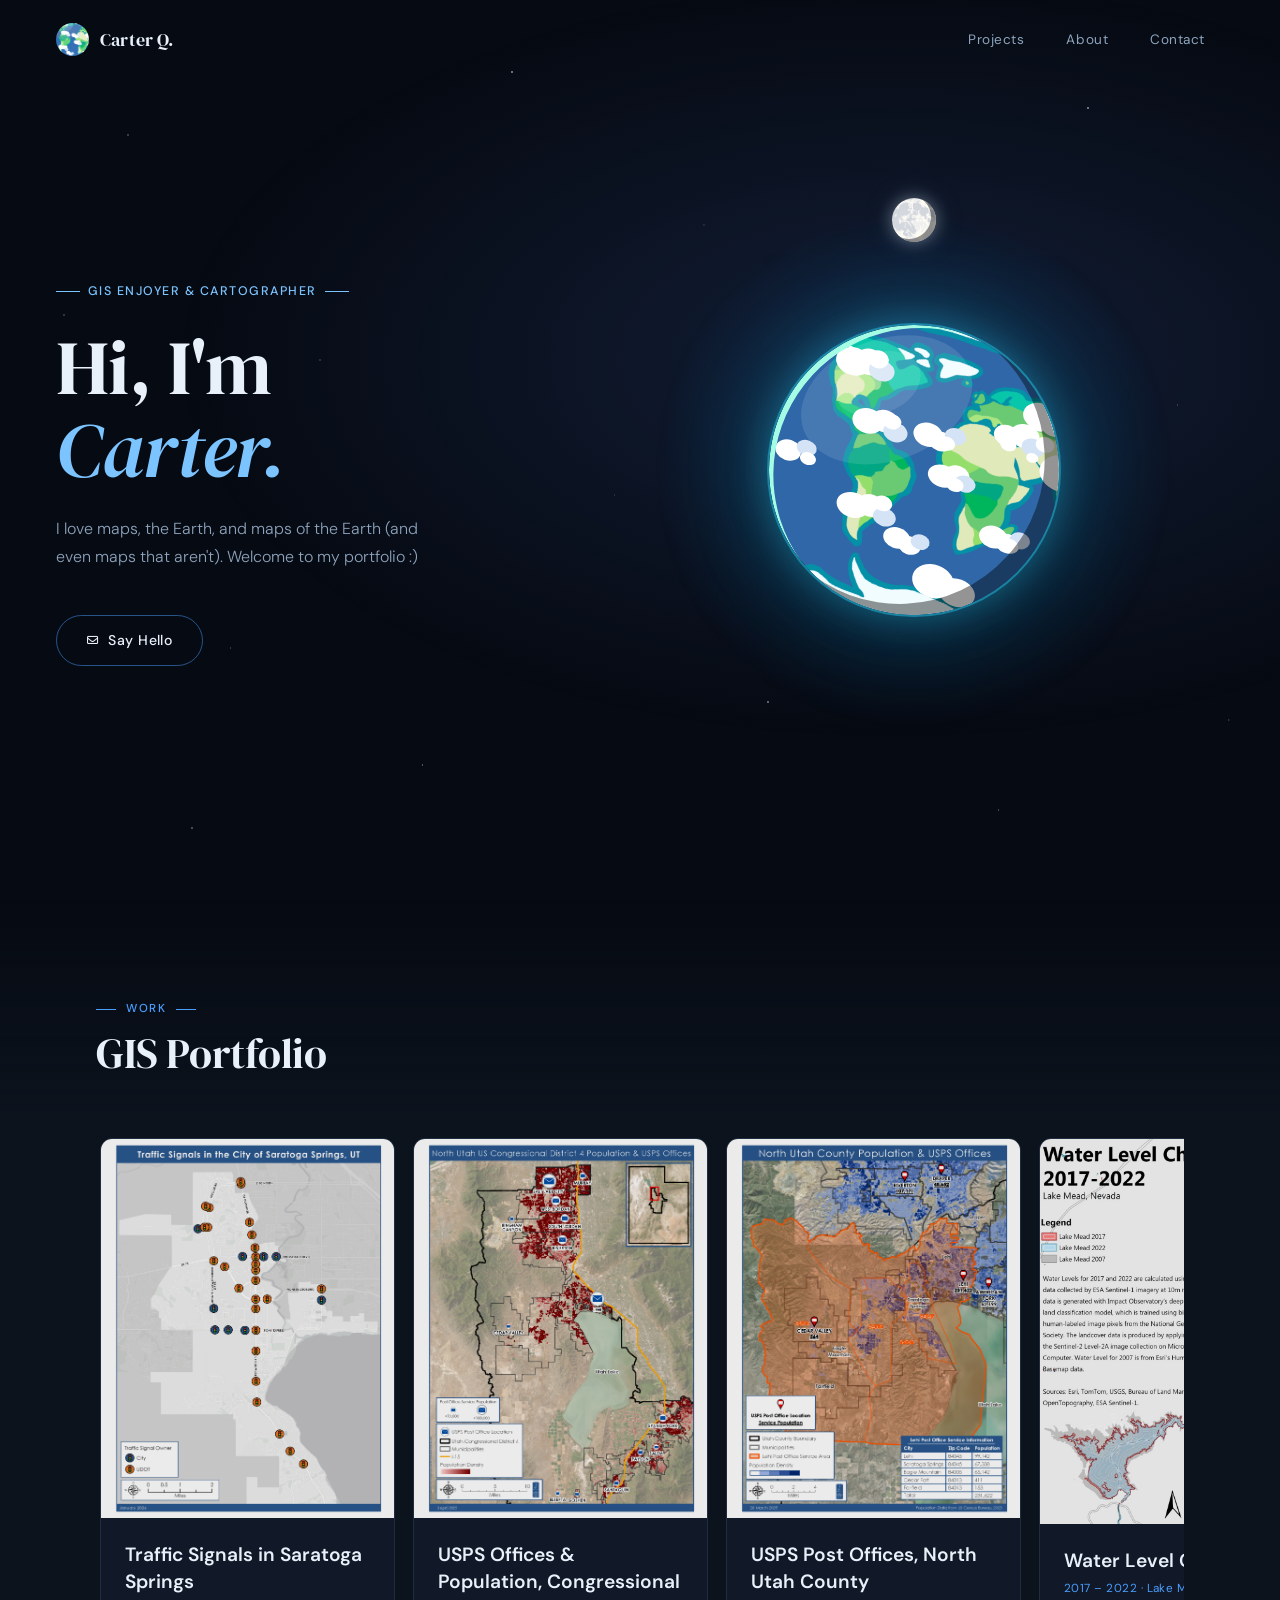
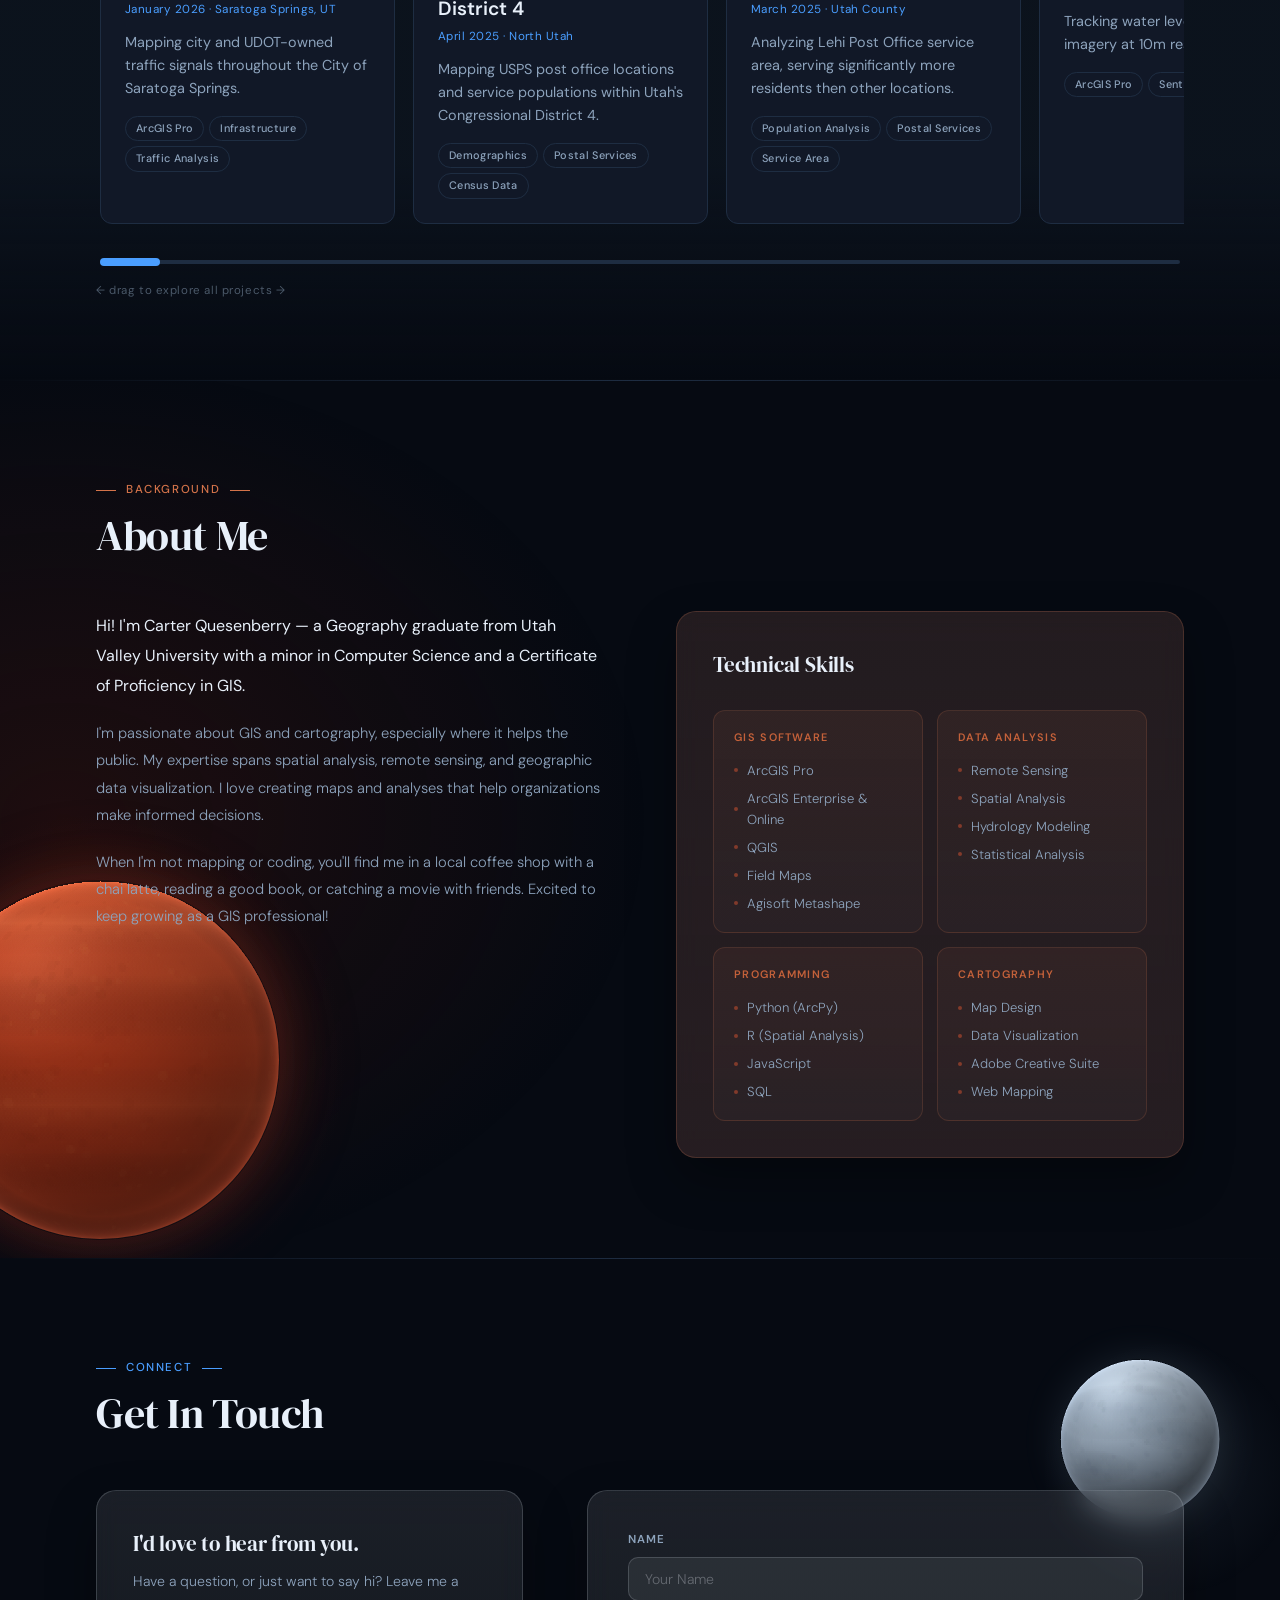
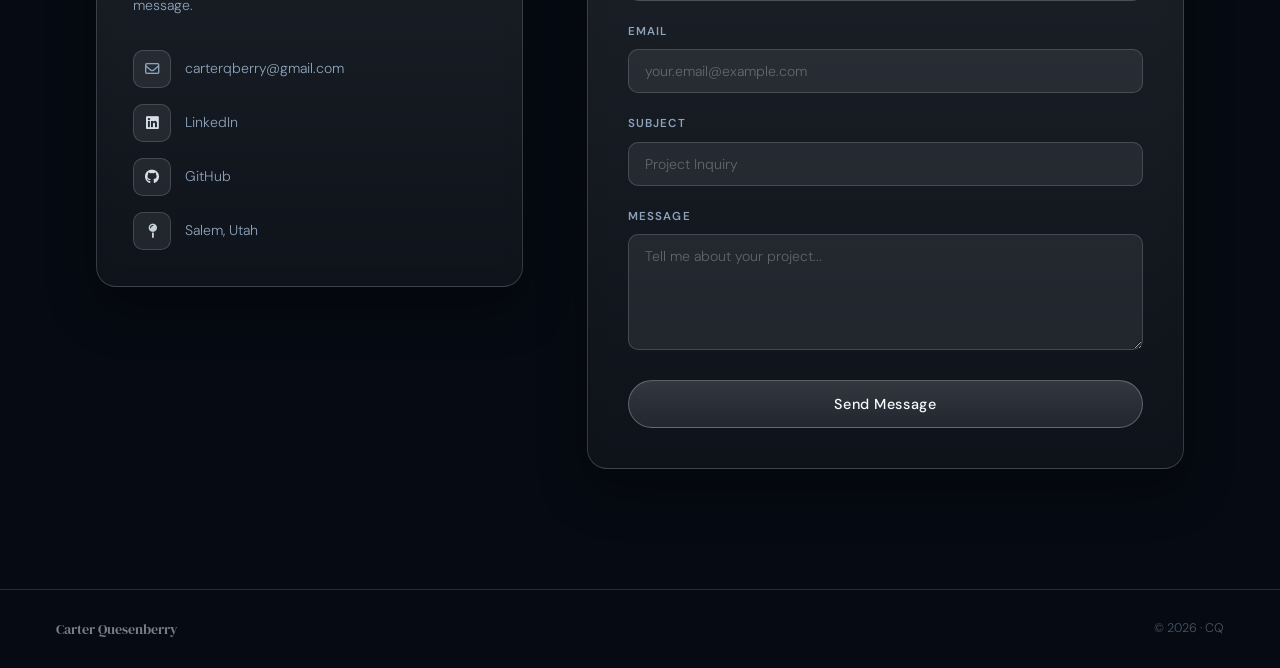
==== commit aaab6736: "Fixed LA Map to portrait version" ====
--- a/index.html
+++ b/index.html
@@ -357,9 +357,9 @@
                         </div>
                     </div>
 
-                    <div class="portfolio-item">
-                        <div class="map-preview">
-                            <img src="images/portfolio/LA_Population_Map.jpg" alt="Los Angeles Population">
+                    <div class="portfolio-item portrait">
+                        <div class="map-preview">
+                            <img src="images/portfolio/LA_Population_Map_Full.jpg" alt="Los Angeles Population">
                         </div>
                         <div class="portfolio-content">
                             <h3 class="portfolio-title">Los Angeles Population Map</h3>
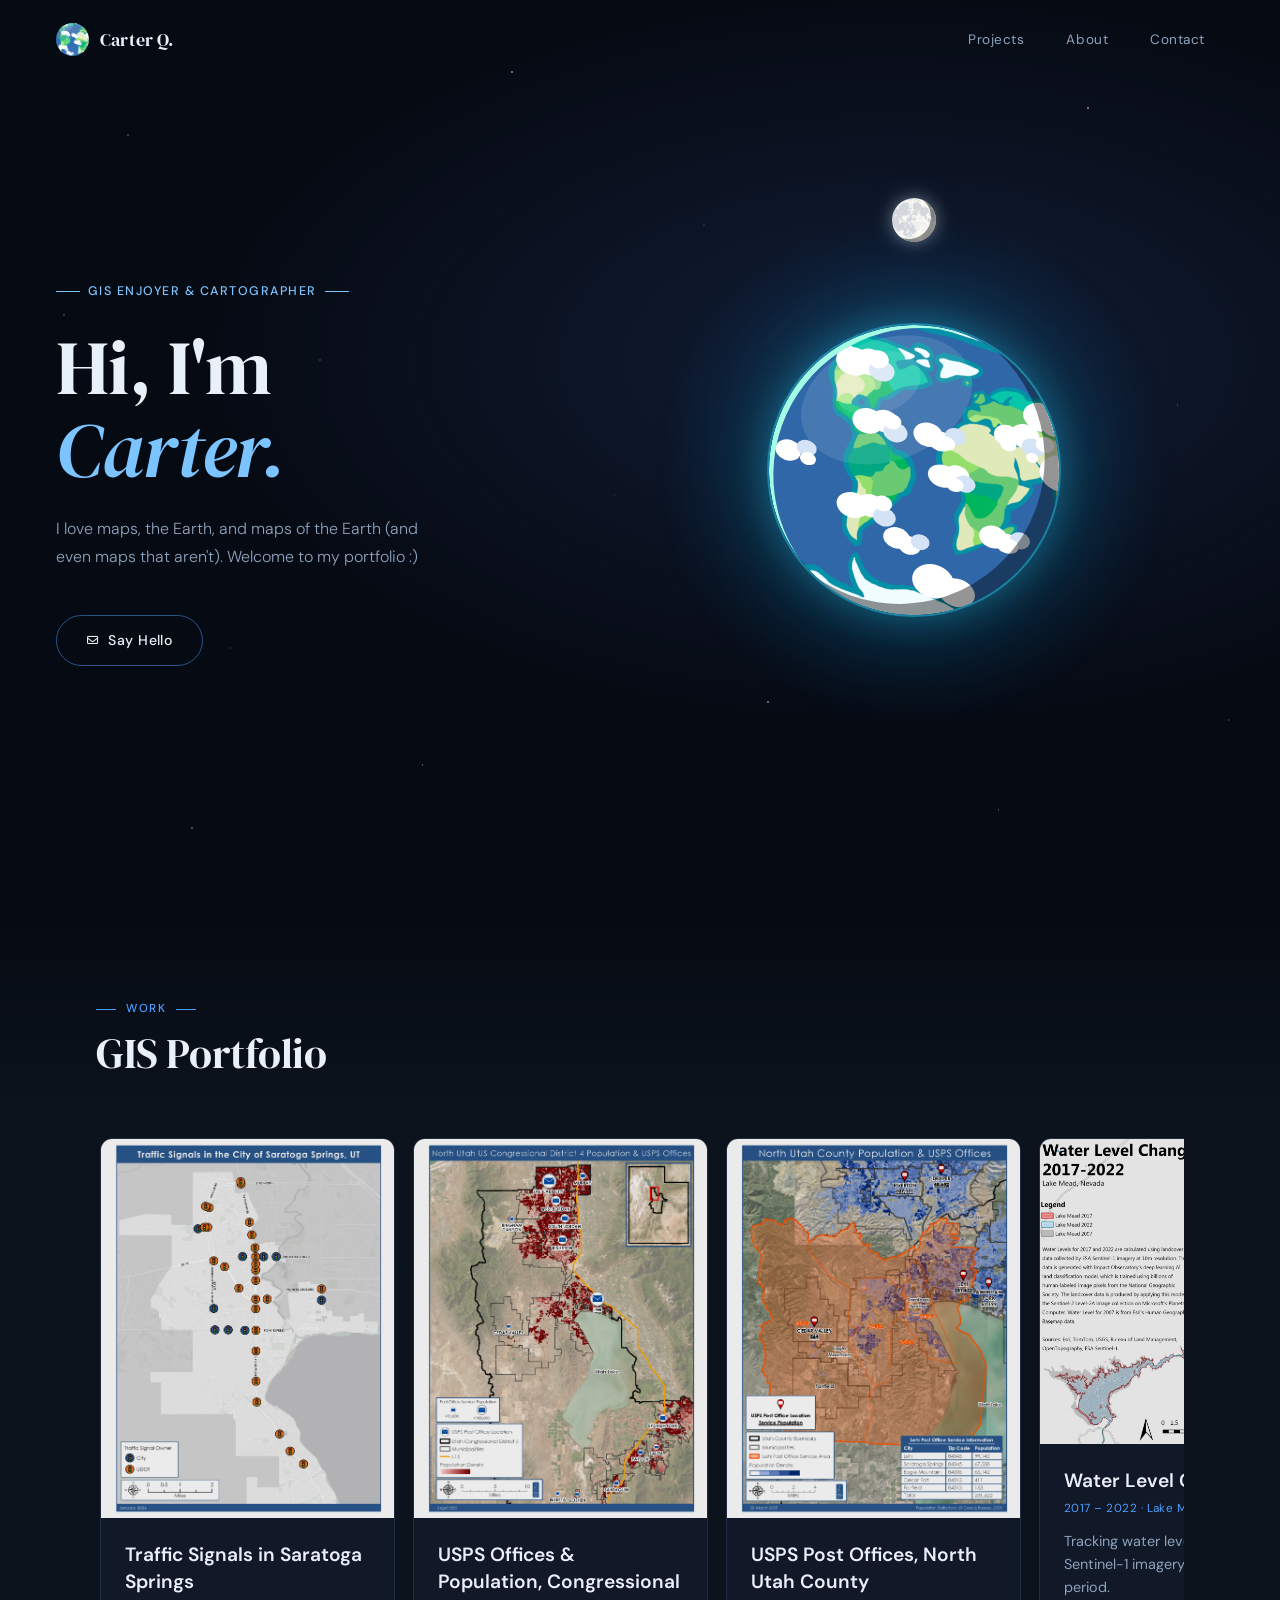
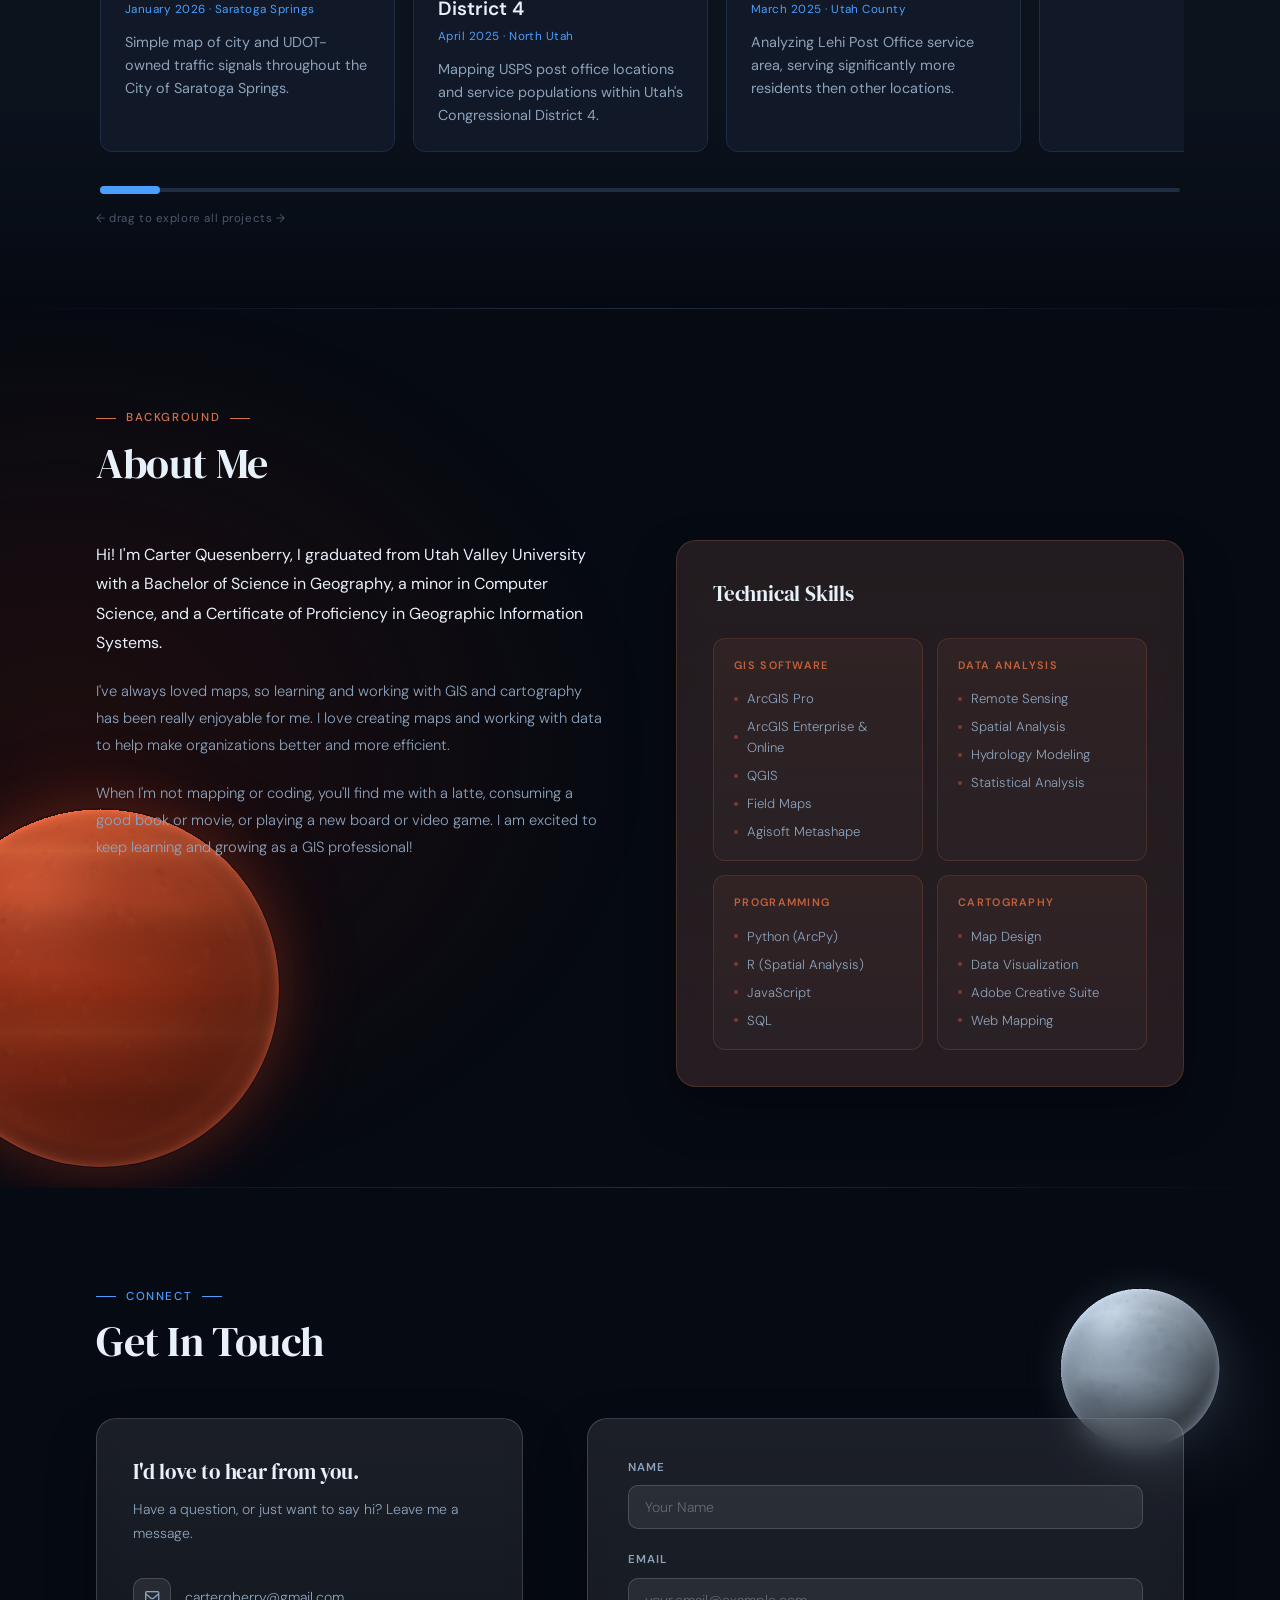
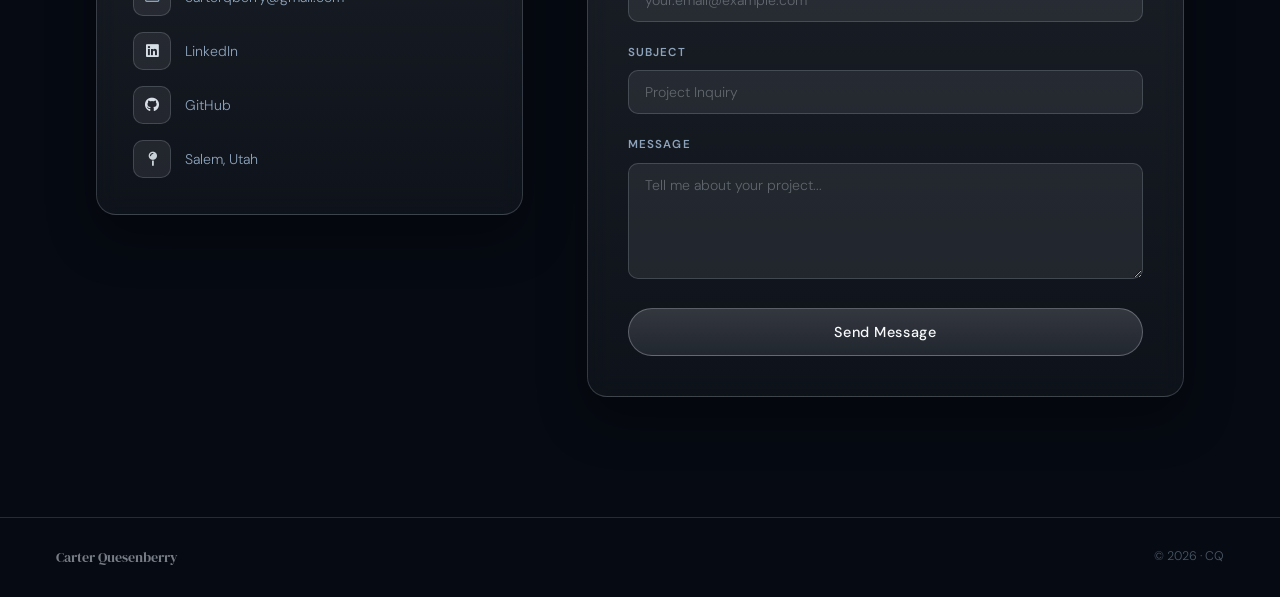
==== commit 08b8a4d7: "Removed tags, and rewrote descriptions" ====
--- a/index.html
+++ b/index.html
@@ -123,9 +123,8 @@
                         </div>
                         <div class="portfolio-content">
                             <h3 class="portfolio-title">Traffic Signals in Saratoga Springs</h3>
-                            <p class="portfolio-date">January 2026 · Saratoga Springs, UT</p>
-                            <p class="portfolio-description">Mapping city and UDOT-owned traffic signals throughout the City of Saratoga Springs.</p>
-                            <div class="portfolio-tech"><span class="tech-tag">ArcGIS Pro</span><span class="tech-tag">Infrastructure</span><span class="tech-tag">Traffic Analysis</span></div>
+                            <p class="portfolio-date">January 2026 · Saratoga Springs</p>
+                            <p class="portfolio-description">Simple map of city and UDOT-owned traffic signals throughout the City of Saratoga Springs.</p>
                         </div>
                     </div>
 
@@ -137,7 +136,6 @@
                             <h3 class="portfolio-title">USPS Offices &amp; Population, Congressional District 4</h3>
                             <p class="portfolio-date">April 2025 · North Utah</p>
                             <p class="portfolio-description">Mapping USPS post office locations and service populations within Utah's Congressional District 4.</p>
-                            <div class="portfolio-tech"><span class="tech-tag">Demographics</span><span class="tech-tag">Postal Services</span><span class="tech-tag">Census Data</span></div>
                         </div>
                     </div>
 
@@ -149,7 +147,6 @@
                             <h3 class="portfolio-title">USPS Post Offices, North Utah County</h3>
                             <p class="portfolio-date">March 2025 · Utah County</p>
                             <p class="portfolio-description">Analyzing Lehi Post Office service area, serving significantly more residents then other locations.</p>
-                            <div class="portfolio-tech"><span class="tech-tag">Population Analysis</span><span class="tech-tag">Postal Services</span><span class="tech-tag">Service Area</span></div>
                         </div>
                     </div>
 
@@ -161,7 +158,6 @@
                             <h3 class="portfolio-title">Water Level Change Analysis</h3>
                             <p class="portfolio-date">2017 – 2022 · Lake Mead, NV</p>
                             <p class="portfolio-description">Tracking water level changes in Lake Mead using ESA Sentinel-1 imagery at 10m resolution over a 5-year period.</p>
-                            <div class="portfolio-tech"><span class="tech-tag">ArcGIS Pro</span><span class="tech-tag">Sentinel-1</span><span class="tech-tag">Time Series</span></div>
                         </div>
                     </div>
 
@@ -173,7 +169,6 @@
                             <h3 class="portfolio-title">UVU Campus Orthomosaic</h3>
                             <p class="portfolio-date">10/26/24 · Orem, UT</p>
                             <p class="portfolio-description">High-resolution drone orthomosaic of UVU campus with sub-meter accuracy for campus planning and facility management.</p>
-                            <div class="portfolio-tech"><span class="tech-tag">Drone Mapping</span><span class="tech-tag">Photogrammetry</span><span class="tech-tag">Orthomosaic</span></div>
                         </div>
                     </div>
 
@@ -185,7 +180,6 @@
                             <h3 class="portfolio-title">UVU Campus DEM</h3>
                             <p class="portfolio-date">10/26/24 · Orem, UT</p>
                             <p class="portfolio-description">Digital Elevation Model of UVU campus for drainage analysis, site planning, and environmental studies.</p>
-                            <div class="portfolio-tech"><span class="tech-tag">LiDAR</span><span class="tech-tag">DEM Generation</span><span class="tech-tag">3D Modeling</span></div>
                         </div>
                     </div>
 
@@ -197,7 +191,6 @@
                             <h3 class="portfolio-title">Greenspace in Saratoga Springs</h3>
                             <p class="portfolio-date">Urban Planning Study · Utah</p>
                             <p class="portfolio-description">Analyzing green space distribution, park accessibility, and their relationship to community development.</p>
-                            <div class="portfolio-tech"><span class="tech-tag">NDVI</span><span class="tech-tag">Urban Planning</span><span class="tech-tag">Land Use</span></div>
                         </div>
                     </div>
 
@@ -209,7 +202,6 @@
                             <h3 class="portfolio-title">Cloud Mask over Indonesia</h3>
                             <p class="portfolio-date">Remote Sensing · Java Island</p>
                             <p class="portfolio-description">Automated cloud detection algorithms to improve remote sensing analysis in tropical regions.</p>
-                            <div class="portfolio-tech"><span class="tech-tag">Cloud Detection</span><span class="tech-tag">Python</span><span class="tech-tag">Landsat</span></div>
                         </div>
                     </div>
 
@@ -221,7 +213,6 @@
                             <h3 class="portfolio-title">Cloud Mask NDVI Comparison</h3>
                             <p class="portfolio-date">Comparative Analysis</p>
                             <p class="portfolio-description">Comparing cloud masking techniques on NDVI calculations for vegetation monitoring and environmental assessment.</p>
-                            <div class="portfolio-tech"><span class="tech-tag">NDVI</span><span class="tech-tag">Comparative Analysis</span><span class="tech-tag">Vegetation</span></div>
                         </div>
                     </div>
 
@@ -233,7 +224,6 @@
                             <h3 class="portfolio-title">Orthomosaic Comparison</h3>
                             <p class="portfolio-date">Photogrammetry Study</p>
                             <p class="portfolio-description">Evaluating DSM and orthomosaic processing workflows and their impact on final product quality.</p>
-                            <div class="portfolio-tech"><span class="tech-tag">Photogrammetry</span><span class="tech-tag">DSM Generation</span><span class="tech-tag">Quality Control</span></div>
                         </div>
                     </div>
 
@@ -245,7 +235,6 @@
                             <h3 class="portfolio-title">Unsupervised Classifications</h3>
                             <p class="portfolio-date">Machine Learning Project</p>
                             <p class="portfolio-description">Comparing K-means, ISODATA, and clustering techniques for land cover mapping across landscape types.</p>
-                            <div class="portfolio-tech"><span class="tech-tag">K-means</span><span class="tech-tag">ISODATA</span><span class="tech-tag">Land Cover</span></div>
                         </div>
                     </div>
 
@@ -257,7 +246,6 @@
                             <h3 class="portfolio-title">Unsupervised UVU Classification</h3>
                             <p class="portfolio-date">Land Cover Analysis · UVU</p>
                             <p class="portfolio-description">Identifying buildings, vegetation, pavement, and natural areas on UVU campus via classification.</p>
-                            <div class="portfolio-tech"><span class="tech-tag">Classification</span><span class="tech-tag">Campus Mapping</span><span class="tech-tag">Spectral</span></div>
                         </div>
                     </div>
 
@@ -269,7 +257,6 @@
                             <h3 class="portfolio-title">Valles Marineris Elevation Profiles</h3>
                             <p class="portfolio-date">Planetary GIS · East Tharsis Bulge, Mars</p>
                             <p class="portfolio-description">Cross-sectional elevation analysis of Valles Marineris using Mars terrain data, profiling the canyon system's depth and structure across multiple transects.</p>
-                            <div class="portfolio-tech"><span class="tech-tag">Elevation Analysis</span><span class="tech-tag">Planetary GIS</span><span class="tech-tag">Cross Sections</span></div>
                         </div>
                     </div>
 
@@ -281,7 +268,6 @@
                             <h3 class="portfolio-title">Orem City NDVI</h3>
                             <p class="portfolio-date">2022 · Orem, UT</p>
                             <p class="portfolio-description">NDVI analysis of Orem City providing insights into urban vegetation health and distribution patterns.</p>
-                            <div class="portfolio-tech"><span class="tech-tag">NDVI</span><span class="tech-tag">Vegetation Health</span><span class="tech-tag">Landsat</span></div>
                         </div>
                     </div>
 
@@ -293,7 +279,6 @@
                             <h3 class="portfolio-title">Orem City NDVI Changes Over Time</h3>
                             <p class="portfolio-date">Multi-Temporal Study</p>
                             <p class="portfolio-description">Time series vegetation analysis identifying areas of gain and loss to support environmental monitoring.</p>
-                            <div class="portfolio-tech"><span class="tech-tag">Time Series</span><span class="tech-tag">Change Detection</span><span class="tech-tag">Urban Growth</span></div>
                         </div>
                     </div>
 
@@ -305,7 +290,6 @@
                             <h3 class="portfolio-title">UVU DEM Comparison</h3>
                             <p class="portfolio-date">Elevation Analysis · UVU</p>
                             <p class="portfolio-description">Multi-temporal DEM comparison identifying construction, erosion, and landscape modification.</p>
-                            <div class="portfolio-tech"><span class="tech-tag">DEM Analysis</span><span class="tech-tag">LiDAR</span><span class="tech-tag">Temporal</span></div>
                         </div>
                     </div>
 
@@ -317,7 +301,6 @@
                             <h3 class="portfolio-title">Best Business Locations, Houston</h3>
                             <p class="portfolio-date">Business Intelligence · TX</p>
                             <p class="portfolio-description">Site suitability integrating demographics, transportation, and economic data for commercial development.</p>
-                            <div class="portfolio-tech"><span class="tech-tag">Site Suitability</span><span class="tech-tag">Demographics</span><span class="tech-tag">Multi-Criteria</span></div>
                         </div>
                     </div>
 
@@ -329,7 +312,6 @@
                             <h3 class="portfolio-title">San Rafael Swell Shaded Relief</h3>
                             <p class="portfolio-date">Cartographic Design · Utah</p>
                             <p class="portfolio-description">High-quality shaded relief map showcasing advanced terrain visualization of this dramatic Utah landscape.</p>
-                            <div class="portfolio-tech"><span class="tech-tag">Cartographic Design</span><span class="tech-tag">Hillshade</span><span class="tech-tag">Map Design</span></div>
                         </div>
                     </div>
 
@@ -341,7 +323,6 @@
                             <h3 class="portfolio-title">Slope and Hillshade Comparison</h3>
                             <p class="portfolio-date">Terrain Analysis</p>
                             <p class="portfolio-description">Comparing slope calculations and hillshade visualizations for terrain and topographic analysis.</p>
-                            <div class="portfolio-tech"><span class="tech-tag">Slope</span><span class="tech-tag">Hillshade</span><span class="tech-tag">Topographic Modeling</span></div>
                         </div>
                     </div>
 
@@ -353,7 +334,6 @@
                             <h3 class="portfolio-title">Download Speeds &amp; Wifi Status, Utah</h3>
                             <p class="portfolio-date">Connectivity Analysis · Utah</p>
                             <p class="portfolio-description">Mapping broadband coverage to support digital equity initiatives and infrastructure planning statewide.</p>
-                            <div class="portfolio-tech"><span class="tech-tag">Digital Equity</span><span class="tech-tag">Infrastructure</span><span class="tech-tag">Broadband</span></div>
                         </div>
                     </div>
 
@@ -365,7 +345,6 @@
                             <h3 class="portfolio-title">Los Angeles Population Map</h3>
                             <p class="portfolio-date">Demographic Mapping · LA County</p>
                             <p class="portfolio-description">Population density mapping using US Census data to visualize urban demographics across LA County.</p>
-                            <div class="portfolio-tech"><span class="tech-tag">Census Data</span><span class="tech-tag">Statistical Mapping</span><span class="tech-tag">Demographics</span></div>
                         </div>
                     </div>
 
@@ -377,7 +356,6 @@
                             <h3 class="portfolio-title">Changes in Salem, Utah</h3>
                             <p class="portfolio-date">Urban Development · Salem, UT</p>
                             <p class="portfolio-description">Multi-temporal analysis documenting land use changes and growth patterns in this growing community.</p>
-                            <div class="portfolio-tech"><span class="tech-tag">Change Detection</span><span class="tech-tag">Historical Analysis</span><span class="tech-tag">Growth Patterns</span></div>
                         </div>
                     </div>
 
@@ -411,9 +389,9 @@
             </div>
             <div class="about-content">
                 <div class="about-text reveal">
-                    <p>Hi! I'm Carter Quesenberry — a Geography graduate from Utah Valley University with a minor in Computer Science and a Certificate of Proficiency in GIS.</p>
-                    <p>I'm passionate about GIS and cartography, especially where it helps the public. My expertise spans spatial analysis, remote sensing, and geographic data visualization. I love creating maps and analyses that help organizations make informed decisions.</p>
-                    <p>When I'm not mapping or coding, you'll find me in a local coffee shop with a chai latte, reading a good book, or catching a movie with friends. Excited to keep growing as a GIS professional!</p>
+                    <p>Hi! I'm Carter Quesenberry, I graduated from Utah Valley University with a Bachelor of Science in Geography, a minor in Computer Science, and a Certificate of Proficiency in Geographic Information Systems.</p>
+                    <p>I've always loved maps, so learning and working with GIS and cartography has been really enjoyable for me. I love creating maps and working with data to help make organizations better and more efficient.</p>
+                    <p>When I'm not mapping or coding, you'll find me with a latte, consuming a good book or movie, or playing a new board or video game. I am excited to keep learning and growing as a GIS professional!</p>
                 </div>
                 <div class="skills-box reveal">
                     <h3>Technical Skills</h3>
--- a/styles.css
+++ b/styles.css
@@ -458,7 +458,7 @@
 .portfolio-row::-webkit-scrollbar { display: none; }
 
 .portfolio-item {
-    flex: 0 0 520px;
+    flex: 0 0 430px;
     background: var(--panel);
     border: 1px solid var(--rim);
     border-radius: 16px; overflow: hidden;
@@ -471,7 +471,7 @@
 }
 
 .map-preview {
-    height: 315px; overflow: hidden;
+    height: 265px; overflow: hidden;
     position: relative; background: var(--deep);
 }
 .map-preview img {
@@ -491,7 +491,7 @@
     color: var(--accent2);
 }
 
-.portfolio-content { padding: 20px 22px 24px; }
+.portfolio-content { padding: 20px 22px 14px; }
 
 .portfolio-title {
     font-size: 0.95rem; font-weight: 600;
@@ -505,7 +505,7 @@
 
 .portfolio-description {
     font-size: 0.82rem; color: var(--mist); line-height: 1.65;
-    margin-bottom: 16px;
+    margin-bottom: 0;
     display: -webkit-box; -webkit-line-clamp: 3;
     -webkit-box-orient: vertical; overflow: hidden;
 }
@@ -525,13 +525,13 @@
 @media (min-width: 768px) {
     .portfolio-item {
         flex: 0 0 auto;
-        width: 500px;
+        width: 400px;
         border-radius: 12px;
         overflow: hidden;
     }
 
     .map-preview {
-        height: 385px;
+        height: 305px;
         display: flex;
         align-items: center;
         justify-content: center;
